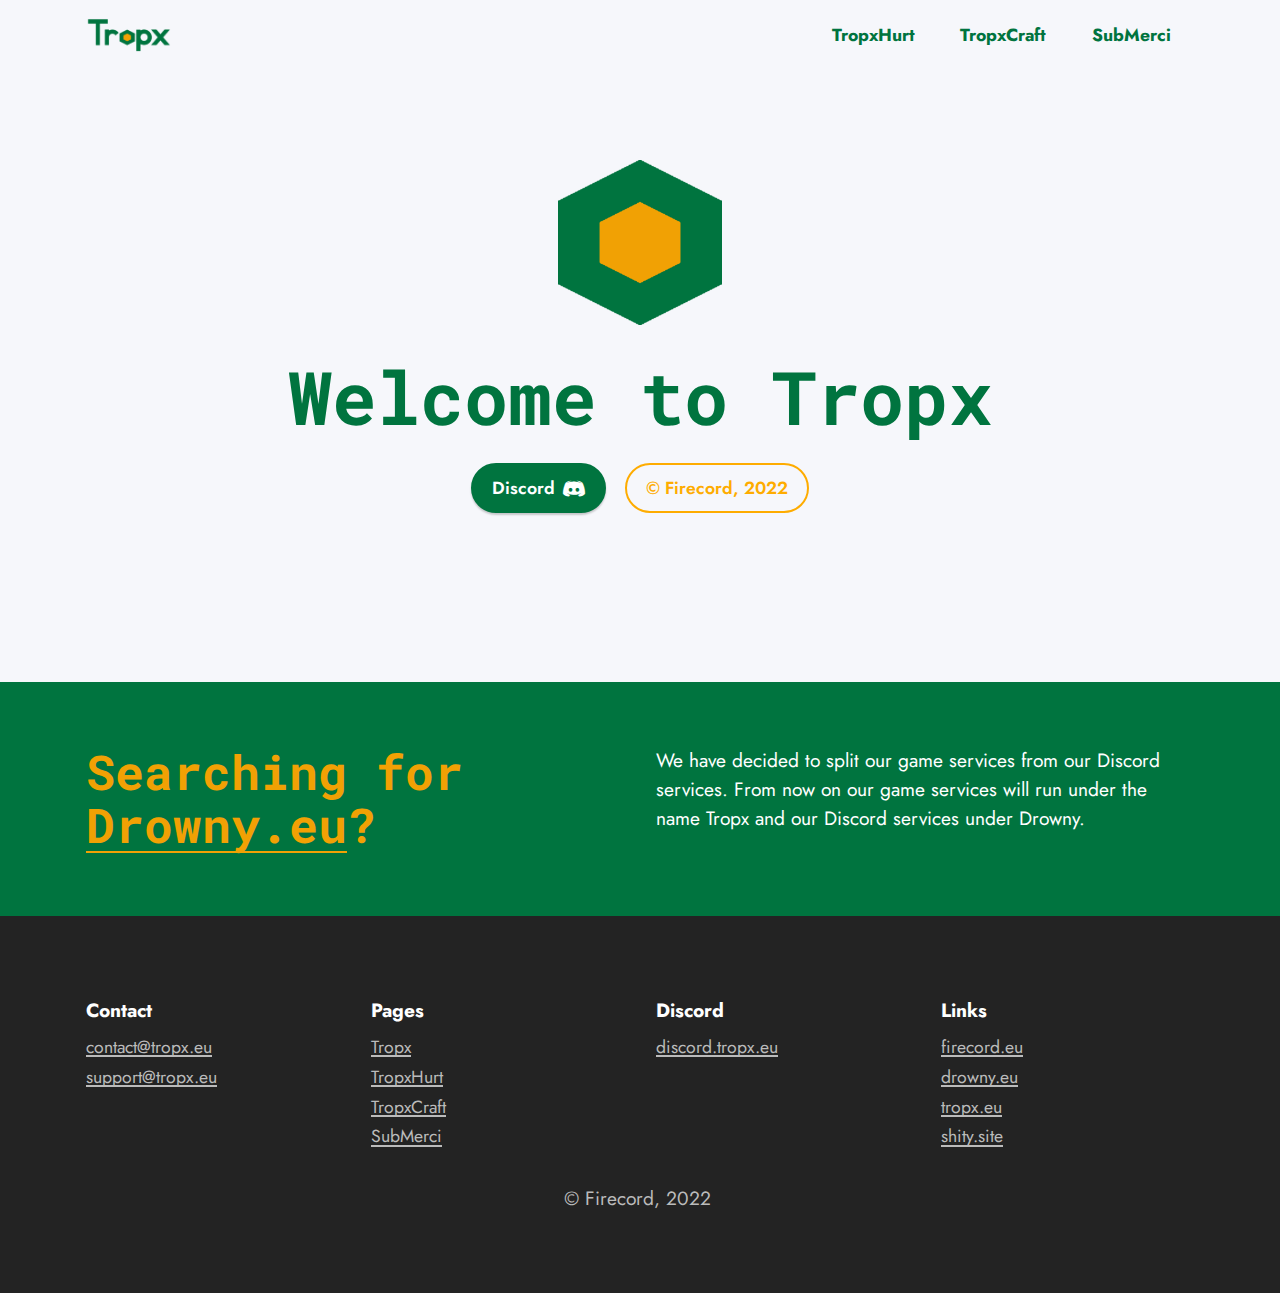
==== index.html @ 1e13699f "Add files via upload" ====
<!DOCTYPE html>
<html  >
<head>
  
  <meta charset="UTF-8">
  <meta http-equiv="X-UA-Compatible" content="IE=edge">
  
  <meta name="twitter:card" content="summary_large_image"/>
  <meta name="twitter:image:src" content="assets/images/index-meta.png">
  <meta property="og:image" content="assets/images/index-meta.png">
  <meta name="twitter:title" content="Tropx">
  <meta name="viewport" content="width=device-width, initial-scale=1, minimum-scale=1">
  <link rel="shortcut icon" href="assets/images/tropxsmall.png" type="image/x-icon">
  <meta name="description" content="">
  
  
  <title>Tropx</title>
  <link rel="stylesheet" href="assets/bootstrap/css/bootstrap.min.css">
  <link rel="stylesheet" href="assets/bootstrap/css/bootstrap-grid.min.css">
  <link rel="stylesheet" href="assets/bootstrap/css/bootstrap-reboot.min.css">
  <link rel="stylesheet" href="assets/dropdown/css/style.css">
  <link rel="stylesheet" href="assets/socicon/css/styles.css">
  <link rel="stylesheet" href="assets/theme/css/style.css">
  <link rel="preload" href="https://fonts.googleapis.com/css?family=Roboto+Mono:100,200,300,400,500,600,700,100i,200i,300i,400i,500i,600i,700i&display=swap" as="style" onload="this.onload=null;this.rel='stylesheet'">
  <noscript><link rel="stylesheet" href="https://fonts.googleapis.com/css?family=Roboto+Mono:100,200,300,400,500,600,700,100i,200i,300i,400i,500i,600i,700i&display=swap"></noscript>
  <link rel="preload" href="https://fonts.googleapis.com/css?family=Jost:100,200,300,400,500,600,700,800,900,100i,200i,300i,400i,500i,600i,700i,800i,900i&display=swap" as="style" onload="this.onload=null;this.rel='stylesheet'">
  <noscript><link rel="stylesheet" href="https://fonts.googleapis.com/css?family=Jost:100,200,300,400,500,600,700,800,900,100i,200i,300i,400i,500i,600i,700i,800i,900i&display=swap"></noscript>
  <link rel="preload" as="style" href="assets/mobirise/css/mbr-additional.css"><link rel="stylesheet" href="assets/mobirise/css/mbr-additional.css" type="text/css">
  
  
  
  <meta property="og:title" content="Tropx" />
  <meta property="og:type" content="website" />
  <meta property="og:image" content="https://tropx.eu/assets/images/tropxnb-2.png" />
  <meta property="og:description" content="Tropx offers multiple playable servers for entertaining yourself 24/7." />
  <meta name="theme-color" content="#F1A104">
  <meta name="twitter:card" content="summary_large_image">
  <meta charset="utf-8">
  <meta name="description" content="Tropx offers multiple playable servers for entertaining yourself 24/7.">
  <meta name="google-site-verification" content="2azCYHMwF6Zk9MtfR1T_4vMgWIxJciUszpz-EJUpc8s">
  <meta charset="UTF-8">
  <meta http-equiv="X-UA-Compatible" content="IE=edge">
  
  <meta name="twitter:card" content="summary_large_image"/>
  <meta name="twitter:image:src" content=https://tropx.eu/assets/images/tropxsmall-1.png">
  <meta property="og:image" content="https://tropx.eu/assets/images/tropxsmall-1.png">
  <meta name="twitter:title" content="Tropx">
  <meta name="viewport" content="width=device-width, initial-scale=1, minimum-scale=1">
  <link rel="shortcut icon" href="https://tropx.eu/assets/images/tropxsmall-1.png" type="image/x-icon">
  <meta name="description" content="Tropx offers multiple playable servers for entertaining yourself 24/7.">

<script async src="https://pagead2.googlesyndication.com/pagead/js/adsbygoogle.js?client=ca-pub-7298356806457678"
     crossorigin="anonymous"></script>
</head>
<body>

<!-- Analytics -->
<!-- Google tag (gtag.js) -->
<script async src="https://www.googletagmanager.com/gtag/js?id=G-ZSP5LZFHHX"></script>
<script>
  window.dataLayer = window.dataLayer || [];
  function gtag(){dataLayer.push(arguments);}
  gtag('js', new Date());

  gtag('config', 'G-ZSP5LZFHHX');
</script>
<!-- /Analytics -->


  
  <section data-bs-version="5.1" class="menu menu2 cid-tq6UQiBd8i" once="menu" id="menu2-0">
    
    <nav class="navbar navbar-dropdown navbar-expand-lg">
        <div class="container">
            <div class="navbar-brand">
                <span class="navbar-logo">
                    <a href="https://tropx.eu">
                        <img src="assets/images/tropxnb-2.png" alt="Tropx" style="height: 3rem;">
                    </a>
                </span>
                
            </div>
            <button class="navbar-toggler" type="button" data-toggle="collapse" data-bs-toggle="collapse" data-target="#navbarSupportedContent" data-bs-target="#navbarSupportedContent" aria-controls="navbarNavAltMarkup" aria-expanded="false" aria-label="Toggle navigation">
                <div class="hamburger">
                    <span></span>
                    <span></span>
                    <span></span>
                    <span></span>
                </div>
            </button>
            <div class="collapse navbar-collapse" id="navbarSupportedContent">
                <ul class="navbar-nav nav-dropdown nav-right" data-app-modern-menu="true"><li class="nav-item"><a class="nav-link link text-primary display-4" href="TropxHurt.html"><strong>TropxHurt</strong></a></li>
                    <li class="nav-item"><a class="nav-link link text-primary display-4" href="TropxCraft.html"><strong>TropxCraft</strong></a></li>
                    <li class="nav-item"><a class="nav-link link text-primary display-4" href="SubMerci.html"><strong>SubMerci</strong></a>
                    </li></ul>
                
                
            </div>
        </div>
    </nav>
</section>

<section data-bs-version="5.1" class="header9 cid-tq6VYREc8E" id="header9-1">

    

    
    

    <div class="text-center container">
        <div class="row justify-content-center">
            <div class="col-md-12 col-lg-9">
                <div class="image-wrap mb-4">
                    <img src="assets/images/tropxsmall-1.png" alt="">
                </div>
                <h1 class="mbr-section-title mbr-fonts-style mb-3 display-1"><strong>Welcome to Tropx</strong></h1>
                <p class="mbr-text mbr-fonts-style display-4"></p>
                <div class="mbr-section-btn mt-3"><a class="btn btn-primary display-4" href="https://discord.tropx.eu" target="_blank"><span class="socicon socicon-discord mbr-iconfont mbr-iconfont-btn"></span>Discord</a> 
                    <a class="btn btn-danger-outline display-4" href="https://firecord.eu" target="_blank">© Firecord, 2022</a></div>
            </div>
        </div>
    </div>
</section>

<section data-bs-version="5.1" class="content10 cid-tq70iN9Z9E" id="content10-5">
    
    <div class="container">
        <div class="row justify-content-center">
            <div class="col-12 col-md">
                
                <h6 class="mbr-section-subtitle mbr-fonts-style mb-4 display-2"><strong>
                    Searching for <a href="https://drowny.eu" class="text-secondary" target="_blank"><b>Drowny.eu</b></a>?</strong></h6>
            </div>
            <div class="col-md-12 col-lg-6">
                <p class="mbr-text mbr-fonts-style display-7">We have decided to split our game services from our Discord services. From now on our game services will run under the name Tropx and our Discord services under Drowny.</p>
            </div>
        </div>
    </div>
</section>

<section data-bs-version="5.1" class="footer2 cid-tq713xFmWj" once="footers" id="footer2-6">

    

    
    
    <div class="container">
        <div class="row mbr-white">
            <div class="col-6 col-md-4 col-lg-3">
                <h5 class="mbr-section-subtitle mbr-fonts-style mb-2 display-7"><strong>Contact</strong></h5>
                <ul class="list mbr-fonts-style display-4">
                    <li class="mbr-text item-wrap"><a href="mailto:contact@tropx.eu" class="text-success">contact@tropx.eu</a></li><li class="mbr-text item-wrap"><a href="mailto:support@tropx.eu" class="text-success">support@tropx.eu</a></li>
                </ul>
            </div>
            <div class="col-6 col-md-4 col-lg-3">
                <h5 class="mbr-section-subtitle mbr-fonts-style mb-2 display-7">
                    <strong>Pages</strong></h5>
                <ul class="list mbr-fonts-style display-4">
                    <li class="mbr-text item-wrap"><a href="https://tropx.eu" class="text-success text-primary">Tropx</a></li><li class="mbr-text item-wrap"><a href="TropxHurt.html" class="text-success text-primary">TropxHurt</a></li><li class="mbr-text item-wrap"><a href="TropxCraft.html" class="text-success">TropxCraft</a></li><li class="mbr-text item-wrap"><a href="SubMerci.html" class="text-success">SubMerci</a></li>
                </ul>
            </div>
            <div class="col-6 col-md-4 col-lg-3">
                <h5 class="mbr-section-subtitle mbr-fonts-style mb-2 display-7">
                    <strong>Discord</strong></h5>
                <ul class="list mbr-fonts-style display-4">
                    <li class="mbr-text item-wrap"><a href="https://discord.tropx.eu" class="text-success" target="_blank">discord.tropx.eu</a></li>
                </ul>
            </div>
            <div class="col-6 col-md-4 col-lg-3">
                <h5 class="mbr-section-subtitle mbr-fonts-style mb-2 display-7">
                    <strong>Links</strong></h5>
                <ul class="list mbr-fonts-style display-4">
                    <li class="mbr-text item-wrap"><a href="https://firecord.eu" class="text-success" target="_blank">firecord.eu</a></li><li class="mbr-text item-wrap"><a href="https://drowny.eu" class="text-success" target="_blank">drowny.eu</a></li><li class="mbr-text item-wrap"><a href="https://tropx.eu" class="text-success" target="_blank">tropx.eu</a></li><li class="mbr-text item-wrap"><a href="https://shity.site" class="text-success" target="_blank">shity.site</a></li>
                </ul>
            </div>
            <div class="col-12 mt-4">
                <p class="mbr-text mb-0 mbr-fonts-style copyright align-center display-7">© Firecord, 2022&nbsp;<br></p>
            </div>
        </div>
    </div>
</section><section><a href="https://mobiri.se"></a><a href="https://mobiri.se"></a></section><script src="assets/bootstrap/js/bootstrap.bundle.min.js"></script>  <script src="assets/smoothscroll/smooth-scroll.js"></script>  <script src="assets/ytplayer/index.js"></script>  <script src="assets/dropdown/js/navbar-dropdown.js"></script>  <script src="assets/theme/js/script.js"></script>  
  
  
</body>
</html>
---- assets/dropdown/css/style.css ----
.navbar-dropdown {
  left: 0;
  padding: 0;
  position: absolute;
  right: 0;
  top: 0;
  transition: all 0.45s ease;
  z-index: 1030;
  background: #282828; }
  .navbar-dropdown .navbar-logo {
    margin-right: 0.8rem;
    transition: margin 0.3s ease-in-out;
    vertical-align: middle; }
    .navbar-dropdown .navbar-logo img {
      height: 3.125rem;
      transition: all 0.3s ease-in-out; }
    .navbar-dropdown .navbar-logo.mbr-iconfont {
      font-size: 3.125rem;
      line-height: 3.125rem; }
  .navbar-dropdown .navbar-caption {
    font-weight: 700;
    white-space: normal;
    vertical-align: -4px;
    line-height: 3.125rem !important; }
    .navbar-dropdown .navbar-caption, .navbar-dropdown .navbar-caption:hover {
      color: inherit;
      text-decoration: none; }
  .navbar-dropdown .mbr-iconfont + .navbar-caption {
    vertical-align: -1px; }
  .navbar-dropdown.navbar-fixed-top {
    position: fixed; }
  .navbar-dropdown .navbar-brand span {
    vertical-align: -4px; }
  .navbar-dropdown.bg-color.transparent {
    background: none; }
  .navbar-dropdown.navbar-short .navbar-brand {
    padding: 0.625rem 0; }
    .navbar-dropdown.navbar-short .navbar-brand span {
      vertical-align: -1px; }
  .navbar-dropdown.navbar-short .navbar-caption {
    line-height: 2.375rem !important;
    vertical-align: -2px; }
  .navbar-dropdown.navbar-short .navbar-logo {
    margin-right: 0.5rem; }
    .navbar-dropdown.navbar-short .navbar-logo img {
      height: 2.375rem; }
    .navbar-dropdown.navbar-short .navbar-logo.mbr-iconfont {
      font-size: 2.375rem;
      line-height: 2.375rem; }
  .navbar-dropdown.navbar-short .mbr-table-cell {
    height: 3.625rem; }
  .navbar-dropdown .navbar-close {
    left: 0.6875rem;
    position: fixed;
    top: 0.75rem;
    z-index: 1000; }
  .navbar-dropdown .hamburger-icon {
    content: "";
    display: inline-block;
    vertical-align: middle;
    width: 16px;
    -webkit-box-shadow: 0 -6px 0 1px #282828,0 0 0 1px #282828,0 6px 0 1px #282828;
    -moz-box-shadow: 0 -6px 0 1px #282828,0 0 0 1px #282828,0 6px 0 1px #282828;
    box-shadow: 0 -6px 0 1px #282828,0 0 0 1px #282828,0 6px 0 1px #282828; }

.dropdown-menu .dropdown-toggle[data-toggle="dropdown-submenu"]::after {
  border-bottom: 0.35em solid transparent;
  border-left: 0.35em solid;
  border-right: 0;
  border-top: 0.35em solid transparent;
  margin-left: 0.3rem; }

.dropdown-menu .dropdown-item:focus {
  outline: 0; }

.nav-dropdown {
  font-size: 0.75rem;
  font-weight: 500;
  height: auto !important; }
  .nav-dropdown .nav-btn {
    padding-left: 1rem; }
  .nav-dropdown .link {
    margin: .667em 1.667em;
    font-weight: 500;
    padding: 0;
    transition: color .2s ease-in-out; }
    .nav-dropdown .link.dropdown-toggle {
      margin-right: 2.583em; }
      .nav-dropdown .link.dropdown-toggle::after {
        margin-left: .25rem;
        border-top: 0.35em solid;
        border-right: 0.35em solid transparent;
        border-left: 0.35em solid transparent;
        border-bottom: 0; }
      .nav-dropdown .link.dropdown-toggle[aria-expanded="true"] {
        margin: 0;
        padding: 0.667em 3.263em  0.667em 1.667em; }
  .nav-dropdown .link::after,
  .nav-dropdown .dropdown-item::after {
    color: inherit; }
  .nav-dropdown .btn {
    font-size: 0.75rem;
    font-weight: 700;
    letter-spacing: 0;
    margin-bottom: 0;
    padding-left: 1.25rem;
    padding-right: 1.25rem; }
  .nav-dropdown .dropdown-menu {
    border-radius: 0;
    border: 0;
    left: 0;
    margin: 0;
    padding-bottom: 1.25rem;
    padding-top: 1.25rem;
    position: relative; }
  .nav-dropdown .dropdown-submenu {
    margin-left: 0.125rem;
    top: 0; }
  .nav-dropdown .dropdown-item {
    font-weight: 500;
    line-height: 2;
    padding: 0.3846em 4.615em 0.3846em 1.5385em;
    position: relative;
    transition: color .2s ease-in-out, background-color .2s ease-in-out; }
    .nav-dropdown .dropdown-item::after {
      margin-top: -0.3077em;
      position: absolute;
      right: 1.1538em;
      top: 50%; }
    .nav-dropdown .dropdown-item:focus, .nav-dropdown .dropdown-item:hover {
      background: none; }

@media (max-width: 767px) {
  .nav-dropdown.navbar-toggleable-sm {
    bottom: 0;
    display: none;
    left: 0;
    overflow-x: hidden;
    position: fixed;
    top: 0;
    transform: translateX(-100%);
    -ms-transform: translateX(-100%);
    -webkit-transform: translateX(-100%);
    width: 18.75rem;
    z-index: 999; } }
.nav-dropdown.navbar-toggleable-xl {
  bottom: 0;
  display: none;
  left: 0;
  overflow-x: hidden;
  position: fixed;
  top: 0;
  transform: translateX(-100%);
  -ms-transform: translateX(-100%);
  -webkit-transform: translateX(-100%);
  width: 18.75rem;
  z-index: 999; }

.nav-dropdown-sm {
  display: block !important;
  overflow-x: hidden;
  overflow: auto;
  padding-top: 3.875rem; }
  .nav-dropdown-sm::after {
    content: "";
    display: block;
    height: 3rem;
    width: 100%; }
  .nav-dropdown-sm.collapse.in ~ .navbar-close {
    display: block !important; }
  .nav-dropdown-sm.collapsing, .nav-dropdown-sm.collapse.in {
    transform: translateX(0);
    -ms-transform: translateX(0);
    -webkit-transform: translateX(0);
    transition: all 0.25s ease-out;
    -webkit-transition: all 0.25s ease-out;
    background: #282828; }
  .nav-dropdown-sm.collapsing[aria-expanded="false"] {
    transform: translateX(-100%);
    -ms-transform: translateX(-100%);
    -webkit-transform: translateX(-100%); }
  .nav-dropdown-sm .nav-item {
    display: block;
    margin-left: 0 !important;
    padding-left: 0; }
  .nav-dropdown-sm .link,
  .nav-dropdown-sm .dropdown-item {
    border-top: 1px dotted rgba(255, 255, 255, 0.1);
    font-size: 0.8125rem;
    line-height: 1.6;
    margin: 0 !important;
    padding: 0.875rem 2.4rem 0.875rem 1.5625rem !important;
    position: relative;
    white-space: normal; }
    .nav-dropdown-sm .link:focus, .nav-dropdown-sm .link:hover,
    .nav-dropdown-sm .dropdown-item:focus,
    .nav-dropdown-sm .dropdown-item:hover {
      background: rgba(0, 0, 0, 0.2) !important;
      color: #c0a375; }
  .nav-dropdown-sm .nav-btn {
    position: relative;
    padding: 1.5625rem 1.5625rem 0 1.5625rem; }
    .nav-dropdown-sm .nav-btn::before {
      border-top: 1px dotted rgba(255, 255, 255, 0.1);
      content: "";
      left: 0;
      position: absolute;
      top: 0;
      width: 100%; }
    .nav-dropdown-sm .nav-btn + .nav-btn {
      padding-top: 0.625rem; }
      .nav-dropdown-sm .nav-btn + .nav-btn::before {
        display: none; }
  .nav-dropdown-sm .btn {
    padding: 0.625rem 0; }
  .nav-dropdown-sm .dropdown-toggle[data-toggle="dropdown-submenu"]::after {
    margin-left: .25rem;
    border-top: 0.35em solid;
    border-right: 0.35em solid transparent;
    border-left: 0.35em solid transparent;
    border-bottom: 0; }
  .nav-dropdown-sm .dropdown-toggle[data-toggle="dropdown-submenu"][aria-expanded="true"]::after {
    border-top: 0;
    border-right: 0.35em solid transparent;
    border-left: 0.35em solid transparent;
    border-bottom: 0.35em solid; }
  .nav-dropdown-sm .dropdown-menu {
    margin: 0;
    padding: 0;
    position: relative;
    top: 0;
    left: 0;
    width: 100%;
    border: 0;
    float: none;
    border-radius: 0;
    background: none; }
  .nav-dropdown-sm .dropdown-submenu {
    left: 100%;
    margin-left: 0.125rem;
    margin-top: -1.25rem;
    top: 0; }

.navbar-toggleable-sm .nav-dropdown .dropdown-menu {
  position: absolute; }

.navbar-toggleable-sm .nav-dropdown .dropdown-submenu {
  left: 100%;
  margin-left: 0.125rem;
  margin-top: -1.25rem;
  top: 0; }

.navbar-toggleable-sm.opened .nav-dropdown .dropdown-menu {
  position: relative; }

.navbar-toggleable-sm.opened .nav-dropdown .dropdown-submenu {
  left: 0;
  margin-left: 00rem;
  margin-top: 0rem;
  top: 0; }

.is-builder .nav-dropdown.collapsing {
  transition: none !important; }
---- assets/socicon/css/styles.css ----
@charset "UTF-8";

@font-face {
  font-family: 'Socicon';
  src:  url('../fonts/socicon.eot');
  src:  url('../fonts/socicon.eot?#iefix') format('embedded-opentype'),
    url('../fonts/socicon.woff2') format('woff2'),
    url('../fonts/socicon.ttf') format('truetype'),
    url('../fonts/socicon.woff') format('woff'),
    url('../fonts/socicon.svg#socicon') format('svg');
  font-weight: normal;
  font-style: normal;
  font-display: swap;
}

[data-icon]:before {
  font-family: "socicon" !important;
  content: attr(data-icon);
  font-style: normal !important;
  font-weight: normal !important;
  font-variant: normal !important;
  text-transform: none !important;
  speak: none;
  line-height: 1;
  -webkit-font-smoothing: antialiased;
  -moz-osx-font-smoothing: grayscale;
}

[class^="socicon-"], [class*=" socicon-"] {
  /* use !important to prevent issues with browser extensions that change fonts */
  font-family: 'Socicon' !important;
  speak: none;
  font-style: normal;
  font-weight: normal;
  font-variant: normal;
  text-transform: none;
  line-height: 1;

  /* Better Font Rendering =========== */
  -webkit-font-smoothing: antialiased;
  -moz-osx-font-smoothing: grayscale;
}

.socicon-eitaa:before {
  content: "\e97c";
}
.socicon-soroush:before {
  content: "\e97d";
}
.socicon-bale:before {
  content: "\e97e";
}
.socicon-zazzle:before {
  content: "\e97b";
}
.socicon-society6:before {
  content: "\e97a";
}
.socicon-redbubble:before {
  content: "\e979";
}
.socicon-avvo:before {
  content: "\e978";
}
.socicon-stitcher:before {
  content: "\e977";
}
.socicon-googlehangouts:before {
  content: "\e974";
}
.socicon-dlive:before {
  content: "\e975";
}
.socicon-vsco:before {
  content: "\e976";
}
.socicon-flipboard:before {
  content: "\e973";
}
.socicon-ubuntu:before {
  content: "\e958";
}
.socicon-artstation:before {
  content: "\e959";
}
.socicon-invision:before {
  content: "\e95a";
}
.socicon-torial:before {
  content: "\e95b";
}
.socicon-collectorz:before {
  content: "\e95c";
}
.socicon-seenthis:before {
  content: "\e95d";
}
.socicon-googleplaymusic:before {
  content: "\e95e";
}
.socicon-debian:before {
  content: "\e95f";
}
.socicon-filmfreeway:before {
  content: "\e960";
}
.socicon-gnome:before {
  content: "\e961";
}
.socicon-itchio:before {
  content: "\e962";
}
.socicon-jamendo:before {
  content: "\e963";
}
.socicon-mix:before {
  content: "\e964";
}
.socicon-sharepoint:before {
  content: "\e965";
}
.socicon-tinder:before {
  content: "\e966";
}
.socicon-windguru:before {
  content: "\e967";
}
.socicon-cdbaby:before {
  content: "\e968";
}
.socicon-elementaryos:before {
  content: "\e969";
}
.socicon-stage32:before {
  content: "\e96a";
}
.socicon-tiktok:before {
  content: "\e96b";
}
.socicon-gitter:before {
  content: "\e96c";
}
.socicon-letterboxd:before {
  content: "\e96d";
}
.socicon-threema:before {
  content: "\e96e";
}
.socicon-splice:before {
  content: "\e96f";
}
.socicon-metapop:before {
  content: "\e970";
}
.socicon-naver:before {
  content: "\e971";
}
.socicon-remote:before {
  content: "\e972";
}
.socicon-internet:before {
  content: "\e957";
}
.socicon-moddb:before {
  content: "\e94b";
}
.socicon-indiedb:before {
  content: "\e94c";
}
.socicon-traxsource:before {
  content: "\e94d";
}
.socicon-gamefor:before {
  content: "\e94e";
}
.socicon-pixiv:before {
  content: "\e94f";
}
.socicon-myanimelist:before {
  content: "\e950";
}
.socicon-blackberry:before {
  content: "\e951";
}
.socicon-wickr:before {
  content: "\e952";
}
.socicon-spip:before {
  content: "\e953";
}
.socicon-napster:before {
  content: "\e954";
}
.socicon-beatport:before {
  content: "\e955";
}
.socicon-hackerone:before {
  content: "\e956";
}
.socicon-hackernews:before {
  content: "\e946";
}
.socicon-smashwords:before {
  content: "\e947";
}
.socicon-kobo:before {
  content: "\e948";
}
.socicon-bookbub:before {
  content: "\e949";
}
.socicon-mailru:before {
  content: "\e94a";
}
.socicon-gitlab:before {
  content: "\e945";
}
.socicon-instructables:before {
  content: "\e944";
}
.socicon-portfolio:before {
  content: "\e943";
}
.socicon-codered:before {
  content: "\e940";
}
.socicon-origin:before {
  content: "\e941";
}
.socicon-nextdoor:before {
  content: "\e942";
}
.socicon-udemy:before {
  content: "\e93f";
}
.socicon-livemaster:before {
  content: "\e93e";
}
.socicon-crunchbase:before {
  content: "\e93b";
}
.socicon-homefy:before {
  content: "\e93c";
}
.socicon-calendly:before {
  content: "\e93d";
}
.socicon-realtor:before {
  content: "\e90f";
}
.socicon-tidal:before {
  content: "\e910";
}
.socicon-qobuz:before {
  content: "\e911";
}
.socicon-natgeo:before {
  content: "\e912";
}
.socicon-mastodon:before {
  content: "\e913";
}
.socicon-unsplash:before {
  content: "\e914";
}
.socicon-homeadvisor:before {
  content: "\e915";
}
.socicon-angieslist:before {
  content: "\e916";
}
.socicon-codepen:before {
  content: "\e917";
}
.socicon-slack:before {
  content: "\e918";
}
.socicon-openaigym:before {
  content: "\e919";
}
.socicon-logmein:before {
  content: "\e91a";
}
.socicon-fiverr:before {
  content: "\e91b";
}
.socicon-gotomeeting:before {
  content: "\e91c";
}
.socicon-aliexpress:before {
  content: "\e91d";
}
.socicon-guru:before {
  content: "\e91e";
}
.socicon-appstore:before {
  content: "\e91f";
}
.socicon-homes:before {
  content: "\e920";
}
.socicon-zoom:before {
  content: "\e921";
}
.socicon-alibaba:before {
  content: "\e922";
}
.socicon-craigslist:before {
  content: "\e923";
}
.socicon-wix:before {
  content: "\e924";
}
.socicon-redfin:before {
  content: "\e925";
}
.socicon-googlecalendar:before {
  content: "\e926";
}
.socicon-shopify:before {
  content: "\e927";
}
.socicon-freelancer:before {
  content: "\e928";
}
.socicon-seedrs:before {
  content: "\e929";
}
.socicon-bing:before {
  content: "\e92a";
}
.socicon-doodle:before {
  content: "\e92b";
}
.socicon-bonanza:before {
  content: "\e92c";
}
.socicon-squarespace:before {
  content: "\e92d";
}
.socicon-toptal:before {
  content: "\e92e";
}
.socicon-gust:before {
  content: "\e92f";
}
.socicon-ask:before {
  content: "\e930";
}
.socicon-trulia:before {
  content: "\e931";
}
.socicon-loomly:before {
  content: "\e932";
}
.socicon-ghost:before {
  content: "\e933";
}
.socicon-upwork:before {
  content: "\e934";
}
.socicon-fundable:before {
  content: "\e935";
}
.socicon-booking:before {
  content: "\e936";
}
.socicon-googlemaps:before {
  content: "\e937";
}
.socicon-zillow:before {
  content: "\e938";
}
.socicon-niconico:before {
  content: "\e939";
}
.socicon-toneden:before {
  content: "\e93a";
}
.socicon-augment:before {
  content: "\e908";
}
.socicon-bitbucket:before {
  content: "\e909";
}
.socicon-fyuse:before {
  content: "\e90a";
}
.socicon-yt-gaming:before {
  content: "\e90b";
}
.socicon-sketchfab:before {
  content: "\e90c";
}
.socicon-mobcrush:before {
  content: "\e90d";
}
.socicon-microsoft:before {
  content: "\e90e";
}
.socicon-pandora:before {
  content: "\e907";
}
.socicon-messenger:before {
  content: "\e906";
}
.socicon-gamewisp:before {
  content: "\e905";
}
.socicon-bloglovin:before {
  content: "\e904";
}
.socicon-tunein:before {
  content: "\e903";
}
.socicon-gamejolt:before {
  content: "\e901";
}
.socicon-trello:before {
  content: "\e902";
}
.socicon-spreadshirt:before {
  content: "\e900";
}
.socicon-500px:before {
  content: "\e000";
}
.socicon-8tracks:before {
  content: "\e001";
}
.socicon-airbnb:before {
  content: "\e002";
}
.socicon-alliance:before {
  content: "\e003";
}
.socicon-amazon:before {
  content: "\e004";
}
.socicon-amplement:before {
  content: "\e005";
}
.socicon-android:before {
  content: "\e006";
}
.socicon-angellist:before {
  content: "\e007";
}
.socicon-apple:before {
  content: "\e008";
}
.socicon-appnet:before {
  content: "\e009";
}
.socicon-baidu:before {
  content: "\e00a";
}
.socicon-bandcamp:before {
  content: "\e00b";
}
.socicon-battlenet:before {
  content: "\e00c";
}
.socicon-mixer:before {
  content: "\e00d";
}
.socicon-bebee:before {
  content: "\e00e";
}
.socicon-bebo:before {
  content: "\e00f";
}
.socicon-behance:before {
  content: "\e010";
}
.socicon-blizzard:before {
  content: "\e011";
}
.socicon-blogger:before {
  content: "\e012";
}
.socicon-buffer:before {
  content: "\e013";
}
.socicon-chrome:before {
  content: "\e014";
}
.socicon-coderwall:before {
  content: "\e015";
}
.socicon-curse:before {
  content: "\e016";
}
.socicon-dailymotion:before {
  content: "\e017";
}
.socicon-deezer:before {
  content: "\e018";
}
.socicon-delicious:before {
  content: "\e019";
}
.socicon-deviantart:before {
  content: "\e01a";
}
.socicon-diablo:before {
  content: "\e01b";
}
.socicon-digg:before {
  content: "\e01c";
}
.socicon-discord:before {
  content: "\e01d";
}
.socicon-disqus:before {
  content: "\e01e";
}
.socicon-douban:before {
  content: "\e01f";
}
.socicon-draugiem:before {
  content: "\e020";
}
.socicon-dribbble:before {
  content: "\e021";
}
.socicon-drupal:before {
  content: "\e022";
}
.socicon-ebay:before {
  content: "\e023";
}
.socicon-ello:before {
  content: "\e024";
}
.socicon-endomodo:before {
  content: "\e025";
}
.socicon-envato:before {
  content: "\e026";
}
.socicon-etsy:before {
  content: "\e027";
}
.socicon-facebook:before {
  content: "\e028";
}
.socicon-feedburner:before {
  content: "\e029";
}
.socicon-filmweb:before {
  content: "\e02a";
}
.socicon-firefox:before {
  content: "\e02b";
}
.socicon-flattr:before {
  content: "\e02c";
}
.socicon-flickr:before {
  content: "\e02d";
}
.socicon-formulr:before {
  content: "\e02e";
}
.socicon-forrst:before {
  content: "\e02f";
}
.socicon-foursquare:before {
  content: "\e030";
}
.socicon-friendfeed:before {
  content: "\e031";
}
.socicon-github:before {
  content: "\e032";
}
.socicon-goodreads:before {
  content: "\e033";
}
.socicon-google:before {
  content: "\e034";
}
.socicon-googlescholar:before {
  content: "\e035";
}
.socicon-googlegroups:before {
  content: "\e036";
}
.socicon-googlephotos:before {
  content: "\e037";
}
.socicon-googleplus:before {
  content: "\e038";
}
.socicon-grooveshark:before {
  content: "\e039";
}
.socicon-hackerrank:before {
  content: "\e03a";
}
.socicon-hearthstone:before {
  content: "\e03b";
}
.socicon-hellocoton:before {
  content: "\e03c";
}
.socicon-heroes:before {
  content: "\e03d";
}
.socicon-smashcast:before {
  content: "\e03e";
}
.socicon-horde:before {
  content: "\e03f";
}
.socicon-houzz:before {
  content: "\e040";
}
.socicon-icq:before {
  content: "\e041";
}
.socicon-identica:before {
  content: "\e042";
}
.socicon-imdb:before {
  content: "\e043";
}
.socicon-instagram:before {
  content: "\e044";
}
.socicon-issuu:before {
  content: "\e045";
}
.socicon-istock:before {
  content: "\e046";
}
.socicon-itunes:before {
  content: "\e047";
}
.socicon-keybase:before {
  content: "\e048";
}
.socicon-lanyrd:before {
  content: "\e049";
}
.socicon-lastfm:before {
  content: "\e04a";
}
.socicon-line:before {
  content: "\e04b";
}
.socicon-linkedin:before {
  content: "\e04c";
}
.socicon-livejournal:before {
  content: "\e04d";
}
.socicon-lyft:before {
  content: "\e04e";
}
.socicon-macos:before {
  content: "\e04f";
}
.socicon-mail:before {
  content: "\e050";
}
.socicon-medium:before {
  content: "\e051";
}
.socicon-meetup:before {
  content: "\e052";
}
.socicon-mixcloud:before {
  content: "\e053";
}
.socicon-modelmayhem:before {
  content: "\e054";
}
.socicon-mumble:before {
  content: "\e055";
}
.socicon-myspace:before {
  content: "\e056";
}
.socicon-newsvine:before {
  content: "\e057";
}
.socicon-nintendo:before {
  content: "\e058";
}
.socicon-npm:before {
  content: "\e059";
}
.socicon-odnoklassniki:before {
  content: "\e05a";
}
.socicon-openid:before {
  content: "\e05b";
}
.socicon-opera:before {
  content: "\e05c";
}
.socicon-outlook:before {
  content: "\e05d";
}
.socicon-overwatch:before {
  content: "\e05e";
}
.socicon-patreon:before {
  content: "\e05f";
}
.socicon-paypal:before {
  content: "\e060";
}
.socicon-periscope:before {
  content: "\e061";
}
.socicon-persona:before {
  content: "\e062";
}
.socicon-pinterest:before {
  content: "\e063";
}
.socicon-play:before {
  content: "\e064";
}
.socicon-player:before {
  content: "\e065";
}
.socicon-playstation:before {
  content: "\e066";
}
.socicon-pocket:before {
  content: "\e067";
}
.socicon-qq:before {
  content: "\e068";
}
.socicon-quora:before {
  content: "\e069";
}
.socicon-raidcall:before {
  content: "\e06a";
}
.socicon-ravelry:before {
  content: "\e06b";
}
.socicon-reddit:before {
  content: "\e06c";
}
.socicon-renren:before {
  content: "\e06d";
}
.socicon-researchgate:before {
  content: "\e06e";
}
.socicon-residentadvisor:before {
  content: "\e06f";
}
.socicon-reverbnation:before {
  content: "\e070";
}
.socicon-rss:before {
  content: "\e071";
}
.socicon-sharethis:before {
  content: "\e072";
}
.socicon-skype:before {
  content: "\e073";
}
.socicon-slideshare:before {
  content: "\e074";
}
.socicon-smugmug:before {
  content: "\e075";
}
.socicon-snapchat:before {
  content: "\e076";
}
.socicon-songkick:before {
  content: "\e077";
}
.socicon-soundcloud:before {
  content: "\e078";
}
.socicon-spotify:before {
  content: "\e079";
}
.socicon-stackexchange:before {
  content: "\e07a";
}
.socicon-stackoverflow:before {
  content: "\e07b";
}
.socicon-starcraft:before {
  content: "\e07c";
}
.socicon-stayfriends:before {
  content: "\e07d";
}
.socicon-steam:before {
  content: "\e07e";
}
.socicon-storehouse:before {
  content: "\e07f";
}
.socicon-strava:before {
  content: "\e080";
}
.socicon-streamjar:before {
  content: "\e081";
}
.socicon-stumbleupon:before {
  content: "\e082";
}
.socicon-swarm:before {
  content: "\e083";
}
.socicon-teamspeak:before {
  content: "\e084";
}
.socicon-teamviewer:before {
  content: "\e085";
}
.socicon-technorati:before {
  content: "\e086";
}
.socicon-telegram:before {
  content: "\e087";
}
.socicon-tripadvisor:before {
  content: "\e088";
}
.socicon-tripit:before {
  content: "\e089";
}
.socicon-triplej:before {
  content: "\e08a";
}
.socicon-tumblr:before {
  content: "\e08b";
}
.socicon-twitch:before {
  content: "\e08c";
}
.socicon-twitter:before {
  content: "\e08d";
}
.socicon-uber:before {
  content: "\e08e";
}
.socicon-ventrilo:before {
  content: "\e08f";
}
.socicon-viadeo:before {
  content: "\e090";
}
.socicon-viber:before {
  content: "\e091";
}
.socicon-viewbug:before {
  content: "\e092";
}
.socicon-vimeo:before {
  content: "\e093";
}
.socicon-vine:before {
  content: "\e094";
}
.socicon-vkontakte:before {
  content: "\e095";
}
.socicon-warcraft:before {
  content: "\e096";
}
.socicon-wechat:before {
  content: "\e097";
}
.socicon-weibo:before {
  content: "\e098";
}
.socicon-whatsapp:before {
  content: "\e099";
}
.socicon-wikipedia:before {
  content: "\e09a";
}
.socicon-windows:before {
  content: "\e09b";
}
.socicon-wordpress:before {
  content: "\e09c";
}
.socicon-wykop:before {
  content: "\e09d";
}
.socicon-xbox:before {
  content: "\e09e";
}
.socicon-xing:before {
  content: "\e09f";
}
.socicon-yahoo:before {
  content: "\e0a0";
}
.socicon-yammer:before {
  content: "\e0a1";
}
.socicon-yandex:before {
  content: "\e0a2";
}
.socicon-yelp:before {
  content: "\e0a3";
}
.socicon-younow:before {
  content: "\e0a4";
}
.socicon-youtube:before {
  content: "\e0a5";
}
.socicon-zapier:before {
  content: "\e0a6";
}
.socicon-zerply:before {
  content: "\e0a7";
}
.socicon-zomato:before {
  content: "\e0a8";
}
.socicon-zynga:before {
  content: "\e0a9";
}
---- assets/theme/css/style.css ----
@charset "UTF-8";
section {
  background-color: #ffffff;
}

body {
  font-style: normal;
  line-height: 1.5;
  font-weight: 400;
  color: #232323;
  position: relative;
}

button {
  background-color: transparent;
  border-color: transparent;
}

section,
.container,
.container-fluid {
  position: relative;
  word-wrap: break-word;
}

a.mbr-iconfont:hover {
  text-decoration: none;
}

.article .lead p,
.article .lead ul,
.article .lead ol,
.article .lead pre,
.article .lead blockquote {
  margin-bottom: 0;
}

a {
  font-style: normal;
  font-weight: 400;
  cursor: pointer;
}
a, a:hover {
  text-decoration: none;
}

.mbr-section-title {
  font-style: normal;
  line-height: 1.3;
}

.mbr-section-subtitle {
  line-height: 1.3;
}

.mbr-text {
  font-style: normal;
  line-height: 1.7;
}

h1,
h2,
h3,
h4,
h5,
h6,
.display-1,
.display-2,
.display-4,
.display-5,
.display-7,
span,
p,
a {
  line-height: 1;
  word-break: break-word;
  word-wrap: break-word;
  font-weight: 400;
}

b,
strong {
  font-weight: bold;
}

input:-webkit-autofill, input:-webkit-autofill:hover, input:-webkit-autofill:focus, input:-webkit-autofill:active {
  transition-delay: 9999s;
  -webkit-transition-property: background-color, color;
  transition-property: background-color, color;
}

textarea[type=hidden] {
  display: none;
}

section {
  background-position: 50% 50%;
  background-repeat: no-repeat;
  background-size: cover;
}
section .mbr-background-video,
section .mbr-background-video-preview {
  position: absolute;
  bottom: 0;
  left: 0;
  right: 0;
  top: 0;
}

.hidden {
  visibility: hidden;
}

.mbr-z-index20 {
  z-index: 20;
}

/*! Base colors */
.mbr-white {
  color: #ffffff;
}

.mbr-black {
  color: #111111;
}

.mbr-bg-white {
  background-color: #ffffff;
}

.mbr-bg-black {
  background-color: #000000;
}

/*! Text-aligns */
.align-left {
  text-align: left;
}

.align-center {
  text-align: center;
}

.align-right {
  text-align: right;
}

/*! Font-weight  */
.mbr-light {
  font-weight: 300;
}

.mbr-regular {
  font-weight: 400;
}

.mbr-semibold {
  font-weight: 500;
}

.mbr-bold {
  font-weight: 700;
}

/*! Media  */
.media-content {
  flex-basis: 100%;
}

.media-container-row {
  display: flex;
  flex-direction: row;
  flex-wrap: wrap;
  justify-content: center;
  align-content: center;
  align-items: start;
}
.media-container-row .media-size-item {
  width: 400px;
}

.media-container-column {
  display: flex;
  flex-direction: column;
  flex-wrap: wrap;
  justify-content: center;
  align-content: center;
  align-items: stretch;
}
.media-container-column > * {
  width: 100%;
}

@media (min-width: 992px) {
  .media-container-row {
    flex-wrap: nowrap;
  }
}
figure {
  margin-bottom: 0;
  overflow: hidden;
}

figure[mbr-media-size] {
  transition: width 0.1s;
}

img,
iframe {
  display: block;
  width: 100%;
}

.card {
  background-color: transparent;
  border: none;
}

.card-box {
  width: 100%;
}

.card-img {
  text-align: center;
  flex-shrink: 0;
  -webkit-flex-shrink: 0;
}

.media {
  max-width: 100%;
  margin: 0 auto;
}

.mbr-figure {
  align-self: center;
}

.media-container > div {
  max-width: 100%;
}

.mbr-figure img,
.card-img img {
  width: 100%;
}

@media (max-width: 991px) {
  .media-size-item {
    width: auto !important;
  }

  .media {
    width: auto;
  }

  .mbr-figure {
    width: 100% !important;
  }
}
/*! Buttons */
.mbr-section-btn {
  margin-left: -0.6rem;
  margin-right: -0.6rem;
  font-size: 0;
}

.btn {
  font-weight: 600;
  border-width: 1px;
  font-style: normal;
  margin: 0.6rem 0.6rem;
  white-space: normal;
  transition: all 0.2s ease-in-out;
  display: inline-flex;
  align-items: center;
  justify-content: center;
  word-break: break-word;
}

.btn-sm {
  font-weight: 600;
  letter-spacing: 0px;
  transition: all 0.3s ease-in-out;
}

.btn-md {
  font-weight: 600;
  letter-spacing: 0px;
  transition: all 0.3s ease-in-out;
}

.btn-lg {
  font-weight: 600;
  letter-spacing: 0px;
  transition: all 0.3s ease-in-out;
}

.btn-form {
  margin: 0;
}
.btn-form:hover {
  cursor: pointer;
}

nav .mbr-section-btn {
  margin-left: 0rem;
  margin-right: 0rem;
}

/*! Btn icon margin */
.btn .mbr-iconfont,
.btn.btn-sm .mbr-iconfont {
  order: 1;
  cursor: pointer;
  margin-left: 0.5rem;
  vertical-align: sub;
}

.btn.btn-md .mbr-iconfont,
.btn.btn-md .mbr-iconfont {
  margin-left: 0.8rem;
}

.mbr-regular {
  font-weight: 400;
}

.mbr-semibold {
  font-weight: 500;
}

.mbr-bold {
  font-weight: 700;
}

[type=submit] {
  -webkit-appearance: none;
}

/*! Full-screen */
.mbr-fullscreen .mbr-overlay {
  min-height: 100vh;
}

.mbr-fullscreen {
  display: flex;
  display: -moz-flex;
  display: -ms-flex;
  display: -o-flex;
  align-items: center;
  min-height: 100vh;
  padding-top: 3rem;
  padding-bottom: 3rem;
}

/*! Map */
.map {
  height: 25rem;
  position: relative;
}
.map iframe {
  width: 100%;
  height: 100%;
}

/*! Scroll to top arrow */
.mbr-arrow-up {
  bottom: 25px;
  right: 90px;
  position: fixed;
  text-align: right;
  z-index: 5000;
  color: #ffffff;
  font-size: 22px;
}

.mbr-arrow-up a {
  background: rgba(0, 0, 0, 0.2);
  border-radius: 50%;
  color: #fff;
  display: inline-block;
  height: 60px;
  width: 60px;
  border: 2px solid #fff;
  outline-style: none !important;
  position: relative;
  text-decoration: none;
  transition: all 0.3s ease-in-out;
  cursor: pointer;
  text-align: center;
}
.mbr-arrow-up a:hover {
  background-color: rgba(0, 0, 0, 0.4);
}
.mbr-arrow-up a i {
  line-height: 60px;
}

.mbr-arrow-up-icon {
  display: block;
  color: #fff;
}

.mbr-arrow-up-icon::before {
  content: "›";
  display: inline-block;
  font-family: serif;
  font-size: 22px;
  line-height: 1;
  font-style: normal;
  position: relative;
  top: 6px;
  left: -4px;
  transform: rotate(-90deg);
}

/*! Arrow Down */
.mbr-arrow {
  position: absolute;
  bottom: 45px;
  left: 50%;
  width: 60px;
  height: 60px;
  cursor: pointer;
  background-color: rgba(80, 80, 80, 0.5);
  border-radius: 50%;
  transform: translateX(-50%);
}
@media (max-width: 767px) {
  .mbr-arrow {
    display: none;
  }
}
.mbr-arrow > a {
  display: inline-block;
  text-decoration: none;
  outline-style: none;
  -webkit-animation: arrowdown 1.7s ease-in-out infinite;
          animation: arrowdown 1.7s ease-in-out infinite;
  color: #ffffff;
}
.mbr-arrow > a > i {
  position: absolute;
  top: -2px;
  left: 15px;
  font-size: 2rem;
}

#scrollToTop a i::before {
  content: "";
  position: absolute;
  display: block;
  border-bottom: 2.5px solid #fff;
  border-left: 2.5px solid #fff;
  width: 27.8%;
  height: 27.8%;
  left: 50%;
  top: 51%;
  transform: translateY(-30%) translateX(-50%) rotate(135deg);
}

@keyframes arrowdown {
  0% {
    transform: translateY(0px);
  }
  50% {
    transform: translateY(-5px);
  }
  100% {
    transform: translateY(0px);
  }
}
@-webkit-keyframes arrowdown {
  0% {
    transform: translateY(0px);
  }
  50% {
    transform: translateY(-5px);
  }
  100% {
    transform: translateY(0px);
  }
}
@media (max-width: 500px) {
  .mbr-arrow-up {
    left: 0;
    right: 0;
    text-align: center;
  }
}
/*Gradients animation*/
@keyframes gradient-animation {
  from {
    background-position: 0% 100%;
    -webkit-animation-timing-function: ease-in-out;
            animation-timing-function: ease-in-out;
  }
  to {
    background-position: 100% 0%;
    -webkit-animation-timing-function: ease-in-out;
            animation-timing-function: ease-in-out;
  }
}
@-webkit-keyframes gradient-animation {
  from {
    background-position: 0% 100%;
    -webkit-animation-timing-function: ease-in-out;
            animation-timing-function: ease-in-out;
  }
  to {
    background-position: 100% 0%;
    -webkit-animation-timing-function: ease-in-out;
            animation-timing-function: ease-in-out;
  }
}
.bg-gradient {
  background-size: 200% 200%;
  animation: gradient-animation 5s infinite alternate;
  -webkit-animation: gradient-animation 5s infinite alternate;
}

.menu .navbar-brand {
  display: -webkit-flex;
}
.menu .navbar-brand span {
  display: flex;
  display: -webkit-flex;
}
.menu .navbar-brand .navbar-caption-wrap {
  display: -webkit-flex;
}
.menu .navbar-brand .navbar-logo img {
  display: -webkit-flex;
  width: auto;
}
@media (min-width: 768px) and (max-width: 991px) {
  .menu .navbar-toggleable-sm .navbar-nav {
    display: -ms-flexbox;
  }
}
@media (max-width: 991px) {
  .menu .navbar-collapse {
    max-height: 93.5vh;
  }
  .menu .navbar-collapse.show {
    overflow: auto;
  }
}
@media (min-width: 992px) {
  .menu .navbar-nav.nav-dropdown {
    display: -webkit-flex;
  }
  .menu .navbar-toggleable-sm .navbar-collapse {
    display: -webkit-flex !important;
  }
  .menu .collapsed .navbar-collapse {
    max-height: 93.5vh;
  }
  .menu .collapsed .navbar-collapse.show {
    overflow: auto;
  }
}
@media (max-width: 767px) {
  .menu .navbar-collapse {
    max-height: 80vh;
  }
}

.nav-link .mbr-iconfont {
  margin-right: 0.5rem;
}

.navbar {
  display: -webkit-flex;
  -webkit-flex-wrap: wrap;
  -webkit-align-items: center;
  -webkit-justify-content: space-between;
}

.navbar-collapse {
  -webkit-flex-basis: 100%;
  -webkit-flex-grow: 1;
  -webkit-align-items: center;
}

.nav-dropdown .link {
  padding: 0.667em 1.667em !important;
  margin: 0 !important;
}

.nav {
  display: -webkit-flex;
  -webkit-flex-wrap: wrap;
}

.row {
  display: -webkit-flex;
  -webkit-flex-wrap: wrap;
}

.justify-content-center {
  -webkit-justify-content: center;
}

.form-inline {
  display: -webkit-flex;
}

.card-wrapper {
  -webkit-flex: 1;
}

.carousel-control {
  z-index: 10;
  display: -webkit-flex;
}

.carousel-controls {
  display: -webkit-flex;
}

.media {
  display: -webkit-flex;
}

.form-group:focus {
  outline: none;
}

.jq-selectbox__select {
  padding: 7px 0;
  position: relative;
}

.jq-selectbox__dropdown {
  overflow: hidden;
  border-radius: 10px;
  position: absolute;
  top: 100%;
  left: 0 !important;
  width: 100% !important;
}

.jq-selectbox__trigger-arrow {
  right: 0;
  transform: translateY(-50%);
}

.jq-selectbox li {
  padding: 1.07em 0.5em;
}

input[type=range] {
  padding-left: 0 !important;
  padding-right: 0 !important;
}

.modal-dialog,
.modal-content {
  height: 100%;
}

.modal-dialog .carousel-inner {
  height: calc(100vh - 1.75rem);
}
@media (max-width: 575px) {
  .modal-dialog .carousel-inner {
    height: calc(100vh - 1rem);
  }
}

.carousel-item {
  text-align: center;
}

.carousel-item img {
  margin: auto;
}

.navbar-toggler {
  align-self: flex-start;
  padding: 0.25rem 0.75rem;
  font-size: 1.25rem;
  line-height: 1;
  background: transparent;
  border: 1px solid transparent;
  border-radius: 0.25rem;
}

.navbar-toggler:focus,
.navbar-toggler:hover {
  text-decoration: none;
  box-shadow: none;
}

.navbar-toggler-icon {
  display: inline-block;
  width: 1.5em;
  height: 1.5em;
  vertical-align: middle;
  content: "";
  background: no-repeat center center;
  background-size: 100% 100%;
}

.navbar-toggler-left {
  position: absolute;
  left: 1rem;
}

.navbar-toggler-right {
  position: absolute;
  right: 1rem;
}

.card-img {
  width: auto;
}

.menu .navbar.collapsed:not(.beta-menu) {
  flex-direction: column;
}

.carousel-item.active,
.carousel-item-next,
.carousel-item-prev {
  display: flex;
}

.note-air-layout .dropup .dropdown-menu,
.note-air-layout .navbar-fixed-bottom .dropdown .dropdown-menu {
  bottom: initial !important;
}

html,
body {
  height: auto;
  min-height: 100vh;
}

.dropup .dropdown-toggle::after {
  display: none;
}

.form-asterisk {
  font-family: initial;
  position: absolute;
  top: -2px;
  font-weight: normal;
}

.form-control-label {
  position: relative;
  cursor: pointer;
  margin-bottom: 0.357em;
  padding: 0;
}

.alert {
  color: #ffffff;
  border-radius: 0;
  border: 0;
  font-size: 1.1rem;
  line-height: 1.5;
  margin-bottom: 1.875rem;
  padding: 1.25rem;
  position: relative;
  text-align: center;
}
.alert.alert-form::after {
  background-color: inherit;
  bottom: -7px;
  content: "";
  display: block;
  height: 14px;
  left: 50%;
  margin-left: -7px;
  position: absolute;
  transform: rotate(45deg);
  width: 14px;
}

.form-control {
  background-color: #ffffff;
  background-clip: border-box;
  color: #232323;
  line-height: 1rem !important;
  height: auto;
  padding: 0.6rem 1.2rem;
  transition: border-color 0.25s ease 0s;
  border: 1px solid transparent !important;
  border-radius: 4px;
  box-shadow: rgba(0, 0, 0, 0.07) 0px 1px 1px 0px, rgba(0, 0, 0, 0.07) 0px 1px 3px 0px, rgba(0, 0, 0, 0.03) 0px 0px 0px 1px;
}
.form-active .form-control:invalid {
  border-color: red;
}

form .row {
  margin-left: -0.6rem;
  margin-right: -0.6rem;
}
form .row [class*=col] {
  padding-left: 0.6rem;
  padding-right: 0.6rem;
}

form .mbr-section-btn {
  margin: 0;
  padding-left: 0.6rem;
  padding-right: 0.6rem;
}

form .btn {
  display: flex;
  padding: 0.6rem 1.2rem;
  margin: 0;
}

form .form-check-input {
  margin-top: 0.5;
}

textarea.form-control {
  line-height: 1.5rem !important;
}

.form-group {
  margin-bottom: 1.2rem;
}

.form-control,
form .btn {
  min-height: 48px;
}

.gdpr-block label span.textGDPR input[name=gdpr] {
  top: 7px;
}

.form-control:focus {
  box-shadow: none;
}

:focus {
  outline: none;
}

.mbr-overlay {
  background-color: #000;
  bottom: 0;
  left: 0;
  opacity: 0.5;
  position: absolute;
  right: 0;
  top: 0;
  z-index: 0;
  pointer-events: none;
}

blockquote {
  font-style: italic;
  padding: 3rem;
  font-size: 1.09rem;
  position: relative;
  border-left: 3px solid;
}

ul,
ol,
pre,
blockquote {
  margin-bottom: 2.3125rem;
}

.mt-4 {
  margin-top: 2rem !important;
}

.mb-4 {
  margin-bottom: 2rem !important;
}

@media (min-width: 992px) {
  .container {
    padding-left: 16px;
    padding-right: 16px;
  }

  .row {
    margin-left: -16px;
    margin-right: -16px;
  }
  .row > [class*=col] {
    padding-left: 16px;
    padding-right: 16px;
  }
}
@media (min-width: 768px) {
  .container-fluid {
    padding-left: 32px;
    padding-right: 32px;
  }
}
@media (min-width: 768px) and (max-width: 991px) {
  .mbr-container {
    padding-left: 32px;
    padding-right: 32px;
  }
}
@media (max-width: 767px) {
  .mbr-container {
    padding-left: 16px;
    padding-right: 16px;
  }
}
.card-wrapper,
.item-wrapper {
  overflow: hidden;
}

.app-video-wrapper > img {
  opacity: 1;
}

.item {
  position: relative;
}

.dropdown-menu .dropdown-menu {
  left: 100%;
}

.dropdown-item + .dropdown-menu {
  display: none;
}

.dropdown-item:hover + .dropdown-menu,
.dropdown-menu:hover {
  display: block;
}

@media (min-aspect-ratio: 16/9) {
  .mbr-video-foreground {
    height: 300% !important;
    top: -100% !important;
  }
}
@media (max-aspect-ratio: 16/9) {
  .mbr-video-foreground {
    width: 300% !important;
    left: -100% !important;
  }
}.engine {
	position: absolute;
	text-indent: -2400px;
	text-align: center;
	padding: 0;
	top: 0;
	left: -2400px;
}
---- assets/mobirise/css/mbr-additional.css ----
.btn {
  border-width: 2px;
}
body {
  font-family: Jost;
}
.display-1 {
  font-family: 'Roboto Mono', monospace;
  font-size: 4.6rem;
  line-height: 1.1;
}
.display-1 > .mbr-iconfont {
  font-size: 5.75rem;
}
.display-2 {
  font-family: 'Roboto Mono', monospace;
  font-size: 3rem;
  line-height: 1.1;
}
.display-2 > .mbr-iconfont {
  font-size: 3.75rem;
}
.display-4 {
  font-family: 'Jost', sans-serif;
  font-size: 1.1rem;
  line-height: 1.5;
}
.display-4 > .mbr-iconfont {
  font-size: 1.375rem;
}
.display-5 {
  font-family: 'Roboto Mono', monospace;
  font-size: 2rem;
  line-height: 1.5;
}
.display-5 > .mbr-iconfont {
  font-size: 2.5rem;
}
.display-7 {
  font-family: 'Jost', sans-serif;
  font-size: 1.2rem;
  line-height: 1.5;
}
.display-7 > .mbr-iconfont {
  font-size: 1.5rem;
}
/* ---- Fluid typography for mobile devices ---- */
/* 1.4 - font scale ratio ( bootstrap == 1.42857 ) */
/* 100vw - current viewport width */
/* (48 - 20)  48 == 48rem == 768px, 20 == 20rem == 320px(minimal supported viewport) */
/* 0.65 - min scale variable, may vary */
@media (max-width: 992px) {
  .display-1 {
    font-size: 3.68rem;
  }
}
@media (max-width: 768px) {
  .display-1 {
    font-size: 3.22rem;
    font-size: calc( 2.26rem + (4.6 - 2.26) * ((100vw - 20rem) / (48 - 20)));
    line-height: calc( 1.1 * (2.26rem + (4.6 - 2.26) * ((100vw - 20rem) / (48 - 20))));
  }
  .display-2 {
    font-size: 2.4rem;
    font-size: calc( 1.7rem + (3 - 1.7) * ((100vw - 20rem) / (48 - 20)));
    line-height: calc( 1.3 * (1.7rem + (3 - 1.7) * ((100vw - 20rem) / (48 - 20))));
  }
  .display-4 {
    font-size: 0.88rem;
    font-size: calc( 1.0350000000000001rem + (1.1 - 1.0350000000000001) * ((100vw - 20rem) / (48 - 20)));
    line-height: calc( 1.4 * (1.0350000000000001rem + (1.1 - 1.0350000000000001) * ((100vw - 20rem) / (48 - 20))));
  }
  .display-5 {
    font-size: 1.6rem;
    font-size: calc( 1.35rem + (2 - 1.35) * ((100vw - 20rem) / (48 - 20)));
    line-height: calc( 1.4 * (1.35rem + (2 - 1.35) * ((100vw - 20rem) / (48 - 20))));
  }
  .display-7 {
    font-size: 0.96rem;
    font-size: calc( 1.07rem + (1.2 - 1.07) * ((100vw - 20rem) / (48 - 20)));
    line-height: calc( 1.4 * (1.07rem + (1.2 - 1.07) * ((100vw - 20rem) / (48 - 20))));
  }
}
/* Buttons */
.btn {
  padding: 0.6rem 1.2rem;
  border-radius: 4px;
}
.btn-sm {
  padding: 0.6rem 1.2rem;
  border-radius: 4px;
}
.btn-md {
  padding: 0.6rem 1.2rem;
  border-radius: 4px;
}
.btn-lg {
  padding: 1rem 2.6rem;
  border-radius: 4px;
}
.bg-primary {
  background-color: #00743f !important;
}
.bg-success {
  background-color: #bbbbbb !important;
}
.bg-info {
  background-color: #f0791e !important;
}
.bg-warning {
  background-color: #f0791e !important;
}
.bg-danger {
  background-color: #feac00 !important;
}
.btn-primary,
.btn-primary:active {
  background-color: #00743f !important;
  border-color: #00743f !important;
  color: #ffffff !important;
  box-shadow: 0 2px 2px 0 rgba(0, 0, 0, 0.2);
}
.btn-primary:hover,
.btn-primary:focus,
.btn-primary.focus,
.btn-primary.active {
  color: #ffffff !important;
  background-color: #001d10 !important;
  border-color: #001d10 !important;
  box-shadow: 0 2px 5px 0 rgba(0, 0, 0, 0.2);
}
.btn-primary.disabled,
.btn-primary:disabled {
  color: #ffffff !important;
  background-color: #001d10 !important;
  border-color: #001d10 !important;
}
.btn-secondary,
.btn-secondary:active {
  background-color: #f1a104 !important;
  border-color: #f1a104 !important;
  color: #ffffff !important;
  box-shadow: 0 2px 2px 0 rgba(0, 0, 0, 0.2);
}
.btn-secondary:hover,
.btn-secondary:focus,
.btn-secondary.focus,
.btn-secondary.active {
  color: #ffffff !important;
  background-color: #9c6803 !important;
  border-color: #9c6803 !important;
  box-shadow: 0 2px 5px 0 rgba(0, 0, 0, 0.2);
}
.btn-secondary.disabled,
.btn-secondary:disabled {
  color: #ffffff !important;
  background-color: #9c6803 !important;
  border-color: #9c6803 !important;
}
.btn-info,
.btn-info:active {
  background-color: #f0791e !important;
  border-color: #f0791e !important;
  color: #ffffff !important;
  box-shadow: 0 2px 2px 0 rgba(0, 0, 0, 0.2);
}
.btn-info:hover,
.btn-info:focus,
.btn-info.focus,
.btn-info.active {
  color: #ffffff !important;
  background-color: #ac510b !important;
  border-color: #ac510b !important;
  box-shadow: 0 2px 5px 0 rgba(0, 0, 0, 0.2);
}
.btn-info.disabled,
.btn-info:disabled {
  color: #ffffff !important;
  background-color: #ac510b !important;
  border-color: #ac510b !important;
}
.btn-success,
.btn-success:active {
  background-color: #bbbbbb !important;
  border-color: #bbbbbb !important;
  color: #ffffff !important;
  box-shadow: 0 2px 2px 0 rgba(0, 0, 0, 0.2);
}
.btn-success:hover,
.btn-success:focus,
.btn-success.focus,
.btn-success.active {
  color: #ffffff !important;
  background-color: #909090 !important;
  border-color: #909090 !important;
  box-shadow: 0 2px 5px 0 rgba(0, 0, 0, 0.2);
}
.btn-success.disabled,
.btn-success:disabled {
  color: #ffffff !important;
  background-color: #909090 !important;
  border-color: #909090 !important;
}
.btn-warning,
.btn-warning:active {
  background-color: #f0791e !important;
  border-color: #f0791e !important;
  color: #ffffff !important;
  box-shadow: 0 2px 2px 0 rgba(0, 0, 0, 0.2);
}
.btn-warning:hover,
.btn-warning:focus,
.btn-warning.focus,
.btn-warning.active {
  color: #ffffff !important;
  background-color: #ac510b !important;
  border-color: #ac510b !important;
  box-shadow: 0 2px 5px 0 rgba(0, 0, 0, 0.2);
}
.btn-warning.disabled,
.btn-warning:disabled {
  color: #ffffff !important;
  background-color: #ac510b !important;
  border-color: #ac510b !important;
}
.btn-danger,
.btn-danger:active {
  background-color: #feac00 !important;
  border-color: #feac00 !important;
  color: #ffffff !important;
  box-shadow: 0 2px 2px 0 rgba(0, 0, 0, 0.2);
}
.btn-danger:hover,
.btn-danger:focus,
.btn-danger.focus,
.btn-danger.active {
  color: #ffffff !important;
  background-color: #a77100 !important;
  border-color: #a77100 !important;
  box-shadow: 0 2px 5px 0 rgba(0, 0, 0, 0.2);
}
.btn-danger.disabled,
.btn-danger:disabled {
  color: #ffffff !important;
  background-color: #a77100 !important;
  border-color: #a77100 !important;
}
.btn-white,
.btn-white:active {
  background-color: #fafafa !important;
  border-color: #fafafa !important;
  color: #7a7a7a !important;
  box-shadow: 0 2px 2px 0 rgba(0, 0, 0, 0.2);
}
.btn-white:hover,
.btn-white:focus,
.btn-white.focus,
.btn-white.active {
  color: #4f4f4f !important;
  background-color: #cfcfcf !important;
  border-color: #cfcfcf !important;
  box-shadow: 0 2px 5px 0 rgba(0, 0, 0, 0.2);
}
.btn-white.disabled,
.btn-white:disabled {
  color: #7a7a7a !important;
  background-color: #cfcfcf !important;
  border-color: #cfcfcf !important;
}
.btn-black,
.btn-black:active {
  background-color: #232323 !important;
  border-color: #232323 !important;
  color: #ffffff !important;
  box-shadow: 0 2px 2px 0 rgba(0, 0, 0, 0.2);
}
.btn-black:hover,
.btn-black:focus,
.btn-black.focus,
.btn-black.active {
  color: #ffffff !important;
  background-color: #000000 !important;
  border-color: #000000 !important;
  box-shadow: 0 2px 5px 0 rgba(0, 0, 0, 0.2);
}
.btn-black.disabled,
.btn-black:disabled {
  color: #ffffff !important;
  background-color: #000000 !important;
  border-color: #000000 !important;
}
.btn-primary-outline,
.btn-primary-outline:active {
  background-color: transparent !important;
  border-color: #00743f;
  color: #00743f;
}
.btn-primary-outline:hover,
.btn-primary-outline:focus,
.btn-primary-outline.focus,
.btn-primary-outline.active {
  color: #001d10 !important;
  background-color: transparent!important;
  border-color: #001d10 !important;
  box-shadow: none!important;
}
.btn-primary-outline.disabled,
.btn-primary-outline:disabled {
  color: #ffffff !important;
  background-color: #00743f !important;
  border-color: #00743f !important;
}
.btn-secondary-outline,
.btn-secondary-outline:active {
  background-color: transparent !important;
  border-color: #f1a104;
  color: #f1a104;
}
.btn-secondary-outline:hover,
.btn-secondary-outline:focus,
.btn-secondary-outline.focus,
.btn-secondary-outline.active {
  color: #9c6803 !important;
  background-color: transparent!important;
  border-color: #9c6803 !important;
  box-shadow: none!important;
}
.btn-secondary-outline.disabled,
.btn-secondary-outline:disabled {
  color: #ffffff !important;
  background-color: #f1a104 !important;
  border-color: #f1a104 !important;
}
.btn-info-outline,
.btn-info-outline:active {
  background-color: transparent !important;
  border-color: #f0791e;
  color: #f0791e;
}
.btn-info-outline:hover,
.btn-info-outline:focus,
.btn-info-outline.focus,
.btn-info-outline.active {
  color: #ac510b !important;
  background-color: transparent!important;
  border-color: #ac510b !important;
  box-shadow: none!important;
}
.btn-info-outline.disabled,
.btn-info-outline:disabled {
  color: #ffffff !important;
  background-color: #f0791e !important;
  border-color: #f0791e !important;
}
.btn-success-outline,
.btn-success-outline:active {
  background-color: transparent !important;
  border-color: #bbbbbb;
  color: #bbbbbb;
}
.btn-success-outline:hover,
.btn-success-outline:focus,
.btn-success-outline.focus,
.btn-success-outline.active {
  color: #909090 !important;
  background-color: transparent!important;
  border-color: #909090 !important;
  box-shadow: none!important;
}
.btn-success-outline.disabled,
.btn-success-outline:disabled {
  color: #ffffff !important;
  background-color: #bbbbbb !important;
  border-color: #bbbbbb !important;
}
.btn-warning-outline,
.btn-warning-outline:active {
  background-color: transparent !important;
  border-color: #f0791e;
  color: #f0791e;
}
.btn-warning-outline:hover,
.btn-warning-outline:focus,
.btn-warning-outline.focus,
.btn-warning-outline.active {
  color: #ac510b !important;
  background-color: transparent!important;
  border-color: #ac510b !important;
  box-shadow: none!important;
}
.btn-warning-outline.disabled,
.btn-warning-outline:disabled {
  color: #ffffff !important;
  background-color: #f0791e !important;
  border-color: #f0791e !important;
}
.btn-danger-outline,
.btn-danger-outline:active {
  background-color: transparent !important;
  border-color: #feac00;
  color: #feac00;
}
.btn-danger-outline:hover,
.btn-danger-outline:focus,
.btn-danger-outline.focus,
.btn-danger-outline.active {
  color: #a77100 !important;
  background-color: transparent!important;
  border-color: #a77100 !important;
  box-shadow: none!important;
}
.btn-danger-outline.disabled,
.btn-danger-outline:disabled {
  color: #ffffff !important;
  background-color: #feac00 !important;
  border-color: #feac00 !important;
}
.btn-black-outline,
.btn-black-outline:active {
  background-color: transparent !important;
  border-color: #232323;
  color: #232323;
}
.btn-black-outline:hover,
.btn-black-outline:focus,
.btn-black-outline.focus,
.btn-black-outline.active {
  color: #000000 !important;
  background-color: transparent!important;
  border-color: #000000 !important;
  box-shadow: none!important;
}
.btn-black-outline.disabled,
.btn-black-outline:disabled {
  color: #ffffff !important;
  background-color: #232323 !important;
  border-color: #232323 !important;
}
.btn-white-outline,
.btn-white-outline:active {
  background-color: transparent !important;
  border-color: #fafafa;
  color: #fafafa;
}
.btn-white-outline:hover,
.btn-white-outline:focus,
.btn-white-outline.focus,
.btn-white-outline.active {
  color: #cfcfcf !important;
  background-color: transparent!important;
  border-color: #cfcfcf !important;
  box-shadow: none!important;
}
.btn-white-outline.disabled,
.btn-white-outline:disabled {
  color: #7a7a7a !important;
  background-color: #fafafa !important;
  border-color: #fafafa !important;
}
.text-primary {
  color: #00743f !important;
}
.text-secondary {
  color: #f1a104 !important;
}
.text-success {
  color: #bbbbbb !important;
}
.text-info {
  color: #f0791e !important;
}
.text-warning {
  color: #f0791e !important;
}
.text-danger {
  color: #feac00 !important;
}
.text-white {
  color: #fafafa !important;
}
.text-black {
  color: #232323 !important;
}
a.text-primary:hover,
a.text-primary:focus,
a.text-primary.active {
  color: #000e08 !important;
}
a.text-secondary:hover,
a.text-secondary:focus,
a.text-secondary.active {
  color: #8d5e02 !important;
}
a.text-success:hover,
a.text-success:focus,
a.text-success.active {
  color: #888888 !important;
}
a.text-info:hover,
a.text-info:focus,
a.text-info.active {
  color: #9e4a0a !important;
}
a.text-warning:hover,
a.text-warning:focus,
a.text-warning.active {
  color: #9e4a0a !important;
}
a.text-danger:hover,
a.text-danger:focus,
a.text-danger.active {
  color: #986700 !important;
}
a.text-white:hover,
a.text-white:focus,
a.text-white.active {
  color: #c7c7c7 !important;
}
a.text-black:hover,
a.text-black:focus,
a.text-black.active {
  color: #000000 !important;
}
a[class*="text-"]:not(.nav-link):not(.dropdown-item):not([role]):not(.navbar-caption) {
  transition: 0.2s;
  position: relative;
  background-image: linear-gradient(currentColor 50%, currentColor 50%);
  background-size: 10000px 2px;
  background-repeat: no-repeat;
  background-position: 0 1.2em;
}
.nav-tabs .nav-link.active {
  color: #00743f;
}
.nav-tabs .nav-link:not(.active) {
  color: #232323;
}
.alert-success {
  background-color: #70c770;
}
.alert-info {
  background-color: #f0791e;
}
.alert-warning {
  background-color: #f0791e;
}
.alert-danger {
  background-color: #feac00;
}
.mbr-section-btn a.btn:not(.btn-form) {
  border-radius: 100px;
}
.mbr-gallery-filter li a {
  border-radius: 100px !important;
}
.mbr-gallery-filter li.active .btn {
  background-color: #00743f;
  border-color: #00743f;
  color: #ffffff;
}
.mbr-gallery-filter li.active .btn:focus {
  box-shadow: none;
}
.nav-tabs .nav-link {
  border-radius: 100px !important;
}
a,
a:hover {
  color: #00743f;
}
.mbr-plan-header.bg-primary .mbr-plan-subtitle,
.mbr-plan-header.bg-primary .mbr-plan-price-desc {
  color: #00f384;
}
.mbr-plan-header.bg-success .mbr-plan-subtitle,
.mbr-plan-header.bg-success .mbr-plan-price-desc {
  color: #fbfbfb;
}
.mbr-plan-header.bg-info .mbr-plan-subtitle,
.mbr-plan-header.bg-info .mbr-plan-price-desc {
  color: #fdebdd;
}
.mbr-plan-header.bg-warning .mbr-plan-subtitle,
.mbr-plan-header.bg-warning .mbr-plan-price-desc {
  color: #fdebdd;
}
.mbr-plan-header.bg-danger .mbr-plan-subtitle,
.mbr-plan-header.bg-danger .mbr-plan-price-desc {
  color: #ffeecb;
}
/* Scroll to top button*/
.scrollToTop_wraper {
  display: none;
}
.form-control {
  font-family: 'Jost', sans-serif;
  font-size: 1.1rem;
  line-height: 1.5;
  font-weight: 400;
}
.form-control > .mbr-iconfont {
  font-size: 1.375rem;
}
.form-control:hover,
.form-control:focus {
  box-shadow: rgba(0, 0, 0, 0.07) 0px 1px 1px 0px, rgba(0, 0, 0, 0.07) 0px 1px 3px 0px, rgba(0, 0, 0, 0.03) 0px 0px 0px 1px;
  border-color: #00743f !important;
}
.form-control:-webkit-input-placeholder {
  font-family: 'Jost', sans-serif;
  font-size: 1.1rem;
  line-height: 1.5;
  font-weight: 400;
}
.form-control:-webkit-input-placeholder > .mbr-iconfont {
  font-size: 1.375rem;
}
blockquote {
  border-color: #00743f;
}
/* Forms */
.mbr-form .input-group-btn a.btn {
  border-radius: 100px !important;
}
.mbr-form .input-group-btn a.btn:hover {
  box-shadow: 0 10px 40px 0 rgba(0, 0, 0, 0.2);
}
.mbr-form .input-group-btn button[type="submit"] {
  border-radius: 100px !important;
  padding: 1rem 3rem;
}
.mbr-form .input-group-btn button[type="submit"]:hover {
  box-shadow: 0 10px 40px 0 rgba(0, 0, 0, 0.2);
}
.jq-selectbox li:hover,
.jq-selectbox li.selected {
  background-color: #00743f;
  color: #ffffff;
}
.jq-number__spin {
  transition: 0.25s ease;
}
.jq-number__spin:hover {
  border-color: #00743f;
}
.jq-selectbox .jq-selectbox__trigger-arrow,
.jq-number__spin.minus:after,
.jq-number__spin.plus:after {
  transition: 0.4s;
  border-top-color: #353535;
  border-bottom-color: #353535;
}
.jq-selectbox:hover .jq-selectbox__trigger-arrow,
.jq-number__spin.minus:hover:after,
.jq-number__spin.plus:hover:after {
  border-top-color: #00743f;
  border-bottom-color: #00743f;
}
.xdsoft_datetimepicker .xdsoft_calendar td.xdsoft_default,
.xdsoft_datetimepicker .xdsoft_calendar td.xdsoft_current,
.xdsoft_datetimepicker .xdsoft_timepicker .xdsoft_time_box > div > div.xdsoft_current {
  color: #ffffff !important;
  background-color: #00743f !important;
  box-shadow: none !important;
}
.xdsoft_datetimepicker .xdsoft_calendar td:hover,
.xdsoft_datetimepicker .xdsoft_timepicker .xdsoft_time_box > div > div:hover {
  color: #000000 !important;
  background: #f1a104 !important;
  box-shadow: none !important;
}
.lazy-bg {
  background-image: none !important;
}
.lazy-placeholder:not(section),
.lazy-none {
  display: block;
  position: relative;
  padding-bottom: 56.25%;
  width: 100%;
  height: auto;
}
iframe.lazy-placeholder,
.lazy-placeholder:after {
  content: '';
  position: absolute;
  width: 200px;
  height: 200px;
  background: transparent no-repeat center;
  background-size: contain;
  top: 50%;
  left: 50%;
  transform: translateX(-50%) translateY(-50%);
  background-image: url("data:image/svg+xml;charset=UTF-8,%3csvg width='32' height='32' viewBox='0 0 64 64' xmlns='http://www.w3.org/2000/svg' stroke='%2300743f' %3e%3cg fill='none' fill-rule='evenodd'%3e%3cg transform='translate(16 16)' stroke-width='2'%3e%3ccircle stroke-opacity='.5' cx='16' cy='16' r='16'/%3e%3cpath d='M32 16c0-9.94-8.06-16-16-16'%3e%3canimateTransform attributeName='transform' type='rotate' from='0 16 16' to='360 16 16' dur='1s' repeatCount='indefinite'/%3e%3c/path%3e%3c/g%3e%3c/g%3e%3c/svg%3e");
}
section.lazy-placeholder:after {
  opacity: 0.5;
}
body {
  overflow-x: hidden;
}
a {
  transition: color 0.6s;
}
.cid-tq6UQiBd8i .navbar-dropdown {
  position: relative !important;
}
.cid-tq6UQiBd8i .navbar-dropdown {
  position: absolute !important;
}
.cid-tq6UQiBd8i .dropdown-item:before {
  font-family: Moririse2 !important;
  content: "\e966";
  display: inline-block;
  width: 0;
  position: absolute;
  left: 1rem;
  top: 0.5rem;
  margin-right: 0.5rem;
  line-height: 1;
  font-size: inherit;
  vertical-align: middle;
  text-align: center;
  overflow: hidden;
  transform: scale(0, 1);
  transition: all 0.25s ease-in-out;
}
.cid-tq6UQiBd8i .dropdown-menu {
  padding: 0;
  border-radius: 4px;
  box-shadow: 0 1px 3px 0 rgba(0, 0, 0, 0.1);
}
.cid-tq6UQiBd8i .dropdown-item {
  border-bottom: 1px solid #e6e6e6;
}
.cid-tq6UQiBd8i .dropdown-item:hover,
.cid-tq6UQiBd8i .dropdown-item:focus {
  background: #00743f !important;
  color: white !important;
}
.cid-tq6UQiBd8i .dropdown-item:hover span {
  color: white;
}
.cid-tq6UQiBd8i .dropdown-item:first-child {
  border-top-left-radius: 4px;
  border-top-right-radius: 4px;
}
.cid-tq6UQiBd8i .dropdown-item:last-child {
  border-bottom: none;
  border-bottom-left-radius: 4px;
  border-bottom-right-radius: 4px;
}
.cid-tq6UQiBd8i .nav-dropdown .link {
  padding: 0 0.3em !important;
  margin: 0.667em 1em !important;
}
.cid-tq6UQiBd8i .nav-dropdown .link.dropdown-toggle::after {
  margin-left: 0.5rem;
  margin-top: 0.2rem;
}
.cid-tq6UQiBd8i .nav-link {
  position: relative;
}
.cid-tq6UQiBd8i .container {
  display: flex;
  margin: auto;
}
@media (min-width: 992px) {
  .cid-tq6UQiBd8i .container {
    flex-wrap: nowrap;
  }
}
.cid-tq6UQiBd8i .iconfont-wrapper {
  color: #000000 !important;
  font-size: 1.5rem;
  padding-right: 0.5rem;
}
.cid-tq6UQiBd8i .dropdown-menu,
.cid-tq6UQiBd8i .navbar.opened {
  background: #f1a104 !important;
}
.cid-tq6UQiBd8i .nav-item:focus,
.cid-tq6UQiBd8i .nav-link:focus {
  outline: none;
}
.cid-tq6UQiBd8i .dropdown .dropdown-menu .dropdown-item {
  width: auto;
  transition: all 0.25s ease-in-out;
}
.cid-tq6UQiBd8i .dropdown .dropdown-menu .dropdown-item::after {
  right: 0.5rem;
}
.cid-tq6UQiBd8i .dropdown .dropdown-menu .dropdown-item .mbr-iconfont {
  margin-right: 0.5rem;
  vertical-align: sub;
}
.cid-tq6UQiBd8i .dropdown .dropdown-menu .dropdown-item .mbr-iconfont:before {
  display: inline-block;
  transform: scale(1, 1);
  transition: all 0.25s ease-in-out;
}
.cid-tq6UQiBd8i .collapsed .dropdown-menu .dropdown-item:before {
  display: none;
}
.cid-tq6UQiBd8i .collapsed .dropdown .dropdown-menu .dropdown-item {
  padding: 0.235em 1.5em 0.235em 1.5em !important;
  transition: none;
  margin: 0 !important;
}
.cid-tq6UQiBd8i .navbar {
  min-height: 70px;
  transition: all 0.3s;
  border-bottom: 1px solid transparent;
  position: absolute;
  background: rgba(241, 161, 4, 0);
}
.cid-tq6UQiBd8i .navbar.opened {
  transition: all 0.3s;
}
.cid-tq6UQiBd8i .navbar .dropdown-item {
  padding: 0.5rem 1.8rem;
}
.cid-tq6UQiBd8i .navbar .navbar-logo img {
  width: auto;
}
.cid-tq6UQiBd8i .navbar .navbar-collapse {
  justify-content: flex-end;
  z-index: 1;
}
.cid-tq6UQiBd8i .navbar.collapsed {
  justify-content: center;
}
.cid-tq6UQiBd8i .navbar.collapsed .nav-item .nav-link::before {
  display: none;
}
.cid-tq6UQiBd8i .navbar.collapsed.opened .dropdown-menu {
  top: 0;
}
@media (min-width: 992px) {
  .cid-tq6UQiBd8i .navbar.collapsed.opened:not(.navbar-short) .navbar-collapse {
    max-height: calc(98.5vh - 3rem);
  }
}
.cid-tq6UQiBd8i .navbar.collapsed .dropdown-menu .dropdown-submenu {
  left: 0 !important;
}
.cid-tq6UQiBd8i .navbar.collapsed .dropdown-menu .dropdown-item:after {
  right: auto;
}
.cid-tq6UQiBd8i .navbar.collapsed .dropdown-menu .dropdown-toggle[data-toggle="dropdown-submenu"]:after {
  margin-left: 0.5rem;
  margin-top: 0.2rem;
  border-top: 0.35em solid;
  border-right: 0.35em solid transparent;
  border-left: 0.35em solid transparent;
  border-bottom: 0;
  top: 41%;
}
.cid-tq6UQiBd8i .navbar.collapsed ul.navbar-nav li {
  margin: auto;
}
.cid-tq6UQiBd8i .navbar.collapsed .dropdown-menu .dropdown-item {
  padding: 0.25rem 1.5rem;
  text-align: center;
}
.cid-tq6UQiBd8i .navbar.collapsed .icons-menu {
  padding-left: 0;
  padding-right: 0;
  padding-top: 0.5rem;
  padding-bottom: 0.5rem;
}
@media (max-width: 991px) {
  .cid-tq6UQiBd8i .navbar .nav-item .nav-link::before {
    display: none;
  }
  .cid-tq6UQiBd8i .navbar.opened .dropdown-menu {
    top: 0;
  }
  .cid-tq6UQiBd8i .navbar .dropdown-menu .dropdown-submenu {
    left: 0 !important;
  }
  .cid-tq6UQiBd8i .navbar .dropdown-menu .dropdown-item:after {
    right: auto;
  }
  .cid-tq6UQiBd8i .navbar .dropdown-menu .dropdown-toggle[data-toggle="dropdown-submenu"]:after {
    margin-left: 0.5rem;
    margin-top: 0.2rem;
    border-top: 0.35em solid;
    border-right: 0.35em solid transparent;
    border-left: 0.35em solid transparent;
    border-bottom: 0;
    top: 40%;
  }
  .cid-tq6UQiBd8i .navbar .navbar-logo img {
    height: 3rem !important;
  }
  .cid-tq6UQiBd8i .navbar ul.navbar-nav li {
    margin: auto;
  }
  .cid-tq6UQiBd8i .navbar .dropdown-menu .dropdown-item {
    padding: 0.25rem 1.5rem !important;
    text-align: center;
  }
  .cid-tq6UQiBd8i .navbar .navbar-brand {
    flex-shrink: initial;
    flex-basis: auto;
    word-break: break-word;
    padding-right: 2rem;
  }
  .cid-tq6UQiBd8i .navbar .navbar-toggler {
    flex-basis: auto;
  }
  .cid-tq6UQiBd8i .navbar .icons-menu {
    padding-left: 0;
    padding-top: 0.5rem;
    padding-bottom: 0.5rem;
  }
}
@media (max-width: 991px) and (max-width: 767px) {
  .cid-tq6UQiBd8i .navbar .navbar-brand {
    width: calc(100% - 31px);
  }
}
.cid-tq6UQiBd8i .navbar.navbar-short {
  min-height: 60px;
}
.cid-tq6UQiBd8i .navbar.navbar-short .navbar-logo img {
  height: 2.5rem !important;
}
.cid-tq6UQiBd8i .navbar.navbar-short .navbar-brand {
  min-height: 60px;
  padding: 0;
}
.cid-tq6UQiBd8i .navbar-brand {
  min-height: 70px;
  flex-shrink: 0;
  align-items: center;
  margin-right: 0;
  padding: 10px 0;
  transition: all 0.3s;
  word-break: break-word;
  z-index: 1;
}
.cid-tq6UQiBd8i .navbar-brand .navbar-caption {
  line-height: inherit !important;
}
.cid-tq6UQiBd8i .navbar-brand .navbar-logo a {
  outline: none;
}
.cid-tq6UQiBd8i .dropdown-item.active,
.cid-tq6UQiBd8i .dropdown-item:active {
  background-color: transparent;
}
.cid-tq6UQiBd8i .navbar-expand-lg .navbar-nav .nav-link {
  padding: 0;
}
.cid-tq6UQiBd8i .nav-dropdown .link.dropdown-toggle {
  margin-right: 1.667em;
}
.cid-tq6UQiBd8i .nav-dropdown .link.dropdown-toggle[aria-expanded="true"] {
  margin-right: 0;
  padding: 0.667em 1.667em;
}
.cid-tq6UQiBd8i .navbar.navbar-expand-lg .dropdown .dropdown-menu {
  background: #f1a104;
}
.cid-tq6UQiBd8i .navbar.navbar-expand-lg .dropdown .dropdown-menu .dropdown-submenu {
  margin: 0;
  left: 100%;
}
.cid-tq6UQiBd8i .navbar .dropdown.open > .dropdown-menu {
  display: block;
}
.cid-tq6UQiBd8i ul.navbar-nav {
  flex-wrap: wrap;
}
.cid-tq6UQiBd8i .navbar-buttons {
  text-align: center;
  min-width: 170px;
}
.cid-tq6UQiBd8i button.navbar-toggler {
  outline: none;
  width: 31px;
  height: 20px;
  cursor: pointer;
  transition: all 0.2s;
  position: relative;
  align-self: center;
}
.cid-tq6UQiBd8i button.navbar-toggler .hamburger span {
  position: absolute;
  right: 0;
  width: 30px;
  height: 2px;
  border-right: 5px;
  background-color: #f1a104;
}
.cid-tq6UQiBd8i button.navbar-toggler .hamburger span:nth-child(1) {
  top: 0;
  transition: all 0.2s;
}
.cid-tq6UQiBd8i button.navbar-toggler .hamburger span:nth-child(2) {
  top: 8px;
  transition: all 0.15s;
}
.cid-tq6UQiBd8i button.navbar-toggler .hamburger span:nth-child(3) {
  top: 8px;
  transition: all 0.15s;
}
.cid-tq6UQiBd8i button.navbar-toggler .hamburger span:nth-child(4) {
  top: 16px;
  transition: all 0.2s;
}
.cid-tq6UQiBd8i nav.opened .hamburger span:nth-child(1) {
  top: 8px;
  width: 0;
  opacity: 0;
  right: 50%;
  transition: all 0.2s;
}
.cid-tq6UQiBd8i nav.opened .hamburger span:nth-child(2) {
  transform: rotate(45deg);
  transition: all 0.25s;
}
.cid-tq6UQiBd8i nav.opened .hamburger span:nth-child(3) {
  transform: rotate(-45deg);
  transition: all 0.25s;
}
.cid-tq6UQiBd8i nav.opened .hamburger span:nth-child(4) {
  top: 8px;
  width: 0;
  opacity: 0;
  right: 50%;
  transition: all 0.2s;
}
.cid-tq6UQiBd8i .navbar-dropdown {
  padding: 0 1rem;
}
.cid-tq6UQiBd8i a.nav-link {
  display: flex;
  align-items: center;
  justify-content: center;
}
.cid-tq6UQiBd8i .icons-menu {
  flex-wrap: nowrap;
  display: flex;
  justify-content: center;
  padding-left: 1rem;
  padding-right: 1rem;
  padding-top: 0.3rem;
  text-align: center;
}
@media screen and (-ms-high-contrast: active), (-ms-high-contrast: none) {
  .cid-tq6UQiBd8i .navbar {
    height: 70px;
  }
  .cid-tq6UQiBd8i .navbar.opened {
    height: auto;
  }
  .cid-tq6UQiBd8i .nav-item .nav-link:hover::before {
    width: 175%;
    max-width: calc(100% + 2rem);
    left: -1rem;
  }
}
.cid-tq73IP7YP8 {
  padding-top: 25rem;
  padding-bottom: 25rem;
  background-image: url("../../../assets/images/tropxyhurt.jpeg");
}
.cid-tq73IP7YP8 .mbr-fallback-image.disabled {
  display: none;
}
.cid-tq73IP7YP8 .mbr-fallback-image {
  display: block;
  background-size: cover;
  background-position: center center;
  width: 100%;
  height: 100%;
  position: absolute;
  top: 0;
}
.cid-tq778eH1p2 {
  padding-top: 6rem;
  padding-bottom: 6rem;
  background-color: #ffffff;
}
.cid-tq778eH1p2 .mbr-fallback-image.disabled {
  display: none;
}
.cid-tq778eH1p2 .mbr-fallback-image {
  display: block;
  background-size: cover;
  background-position: center center;
  width: 100%;
  height: 100%;
  position: absolute;
  top: 0;
}
.cid-tq778eH1p2 .content-wrapper {
  background: #f6f7fb;
}
@media (max-width: 991px) {
  .cid-tq778eH1p2 .content-wrapper .row {
    flex-direction: column-reverse;
  }
  .cid-tq778eH1p2 .content-wrapper .image-wrapper {
    margin-bottom: 2rem;
  }
}
@media (max-width: 767px) {
  .cid-tq778eH1p2 .content-wrapper {
    padding: 1rem;
  }
}
@media (min-width: 768px) and (max-width: 991px) {
  .cid-tq778eH1p2 .content-wrapper {
    padding: 2rem;
  }
}
@media (min-width: 992px) {
  .cid-tq778eH1p2 .content-wrapper {
    padding: 5rem 3rem;
  }
  .cid-tq778eH1p2 .content-wrapper .text-wrapper {
    padding-right: 2rem;
  }
}
.cid-tq778eH1p2 .image-wrapper img {
  width: 100%;
  object-fit: cover;
}
.cid-tq713xFmWj {
  padding-top: 5rem;
  padding-bottom: 5rem;
  background-color: #232323;
}
.cid-tq713xFmWj .mbr-fallback-image.disabled {
  display: none;
}
.cid-tq713xFmWj .mbr-fallback-image {
  display: block;
  background-size: cover;
  background-position: center center;
  width: 100%;
  height: 100%;
  position: absolute;
  top: 0;
}
.cid-tq713xFmWj .list {
  list-style: none;
  padding-left: 0;
  color: #bbbbbb;
}
@media (max-width: 991px) {
  .cid-tq713xFmWj .list {
    margin-bottom: 2rem;
  }
}
@media (min-width: 992px) {
  .cid-tq713xFmWj .list {
    margin-bottom: 0rem;
  }
}
@media (max-width: 767px) {
  .cid-tq713xFmWj .row {
    text-align: center;
  }
}
@media (max-width: 991px) {
  .cid-tq713xFmWj div > *:last-child {
    margin-top: 0 !important;
  }
}
.cid-tq713xFmWj .copyright {
  color: #bbbbbb;
}
.cid-tq6UQiBd8i .navbar-dropdown {
  position: relative !important;
}
.cid-tq6UQiBd8i .navbar-dropdown {
  position: absolute !important;
}
.cid-tq6UQiBd8i .dropdown-item:before {
  font-family: Moririse2 !important;
  content: "\e966";
  display: inline-block;
  width: 0;
  position: absolute;
  left: 1rem;
  top: 0.5rem;
  margin-right: 0.5rem;
  line-height: 1;
  font-size: inherit;
  vertical-align: middle;
  text-align: center;
  overflow: hidden;
  transform: scale(0, 1);
  transition: all 0.25s ease-in-out;
}
.cid-tq6UQiBd8i .dropdown-menu {
  padding: 0;
  border-radius: 4px;
  box-shadow: 0 1px 3px 0 rgba(0, 0, 0, 0.1);
}
.cid-tq6UQiBd8i .dropdown-item {
  border-bottom: 1px solid #e6e6e6;
}
.cid-tq6UQiBd8i .dropdown-item:hover,
.cid-tq6UQiBd8i .dropdown-item:focus {
  background: #00743f !important;
  color: white !important;
}
.cid-tq6UQiBd8i .dropdown-item:hover span {
  color: white;
}
.cid-tq6UQiBd8i .dropdown-item:first-child {
  border-top-left-radius: 4px;
  border-top-right-radius: 4px;
}
.cid-tq6UQiBd8i .dropdown-item:last-child {
  border-bottom: none;
  border-bottom-left-radius: 4px;
  border-bottom-right-radius: 4px;
}
.cid-tq6UQiBd8i .nav-dropdown .link {
  padding: 0 0.3em !important;
  margin: 0.667em 1em !important;
}
.cid-tq6UQiBd8i .nav-dropdown .link.dropdown-toggle::after {
  margin-left: 0.5rem;
  margin-top: 0.2rem;
}
.cid-tq6UQiBd8i .nav-link {
  position: relative;
}
.cid-tq6UQiBd8i .container {
  display: flex;
  margin: auto;
}
@media (min-width: 992px) {
  .cid-tq6UQiBd8i .container {
    flex-wrap: nowrap;
  }
}
.cid-tq6UQiBd8i .iconfont-wrapper {
  color: #000000 !important;
  font-size: 1.5rem;
  padding-right: 0.5rem;
}
.cid-tq6UQiBd8i .dropdown-menu,
.cid-tq6UQiBd8i .navbar.opened {
  background: #f1a104 !important;
}
.cid-tq6UQiBd8i .nav-item:focus,
.cid-tq6UQiBd8i .nav-link:focus {
  outline: none;
}
.cid-tq6UQiBd8i .dropdown .dropdown-menu .dropdown-item {
  width: auto;
  transition: all 0.25s ease-in-out;
}
.cid-tq6UQiBd8i .dropdown .dropdown-menu .dropdown-item::after {
  right: 0.5rem;
}
.cid-tq6UQiBd8i .dropdown .dropdown-menu .dropdown-item .mbr-iconfont {
  margin-right: 0.5rem;
  vertical-align: sub;
}
.cid-tq6UQiBd8i .dropdown .dropdown-menu .dropdown-item .mbr-iconfont:before {
  display: inline-block;
  transform: scale(1, 1);
  transition: all 0.25s ease-in-out;
}
.cid-tq6UQiBd8i .collapsed .dropdown-menu .dropdown-item:before {
  display: none;
}
.cid-tq6UQiBd8i .collapsed .dropdown .dropdown-menu .dropdown-item {
  padding: 0.235em 1.5em 0.235em 1.5em !important;
  transition: none;
  margin: 0 !important;
}
.cid-tq6UQiBd8i .navbar {
  min-height: 70px;
  transition: all 0.3s;
  border-bottom: 1px solid transparent;
  position: absolute;
  background: rgba(241, 161, 4, 0);
}
.cid-tq6UQiBd8i .navbar.opened {
  transition: all 0.3s;
}
.cid-tq6UQiBd8i .navbar .dropdown-item {
  padding: 0.5rem 1.8rem;
}
.cid-tq6UQiBd8i .navbar .navbar-logo img {
  width: auto;
}
.cid-tq6UQiBd8i .navbar .navbar-collapse {
  justify-content: flex-end;
  z-index: 1;
}
.cid-tq6UQiBd8i .navbar.collapsed {
  justify-content: center;
}
.cid-tq6UQiBd8i .navbar.collapsed .nav-item .nav-link::before {
  display: none;
}
.cid-tq6UQiBd8i .navbar.collapsed.opened .dropdown-menu {
  top: 0;
}
@media (min-width: 992px) {
  .cid-tq6UQiBd8i .navbar.collapsed.opened:not(.navbar-short) .navbar-collapse {
    max-height: calc(98.5vh - 3rem);
  }
}
.cid-tq6UQiBd8i .navbar.collapsed .dropdown-menu .dropdown-submenu {
  left: 0 !important;
}
.cid-tq6UQiBd8i .navbar.collapsed .dropdown-menu .dropdown-item:after {
  right: auto;
}
.cid-tq6UQiBd8i .navbar.collapsed .dropdown-menu .dropdown-toggle[data-toggle="dropdown-submenu"]:after {
  margin-left: 0.5rem;
  margin-top: 0.2rem;
  border-top: 0.35em solid;
  border-right: 0.35em solid transparent;
  border-left: 0.35em solid transparent;
  border-bottom: 0;
  top: 41%;
}
.cid-tq6UQiBd8i .navbar.collapsed ul.navbar-nav li {
  margin: auto;
}
.cid-tq6UQiBd8i .navbar.collapsed .dropdown-menu .dropdown-item {
  padding: 0.25rem 1.5rem;
  text-align: center;
}
.cid-tq6UQiBd8i .navbar.collapsed .icons-menu {
  padding-left: 0;
  padding-right: 0;
  padding-top: 0.5rem;
  padding-bottom: 0.5rem;
}
@media (max-width: 991px) {
  .cid-tq6UQiBd8i .navbar .nav-item .nav-link::before {
    display: none;
  }
  .cid-tq6UQiBd8i .navbar.opened .dropdown-menu {
    top: 0;
  }
  .cid-tq6UQiBd8i .navbar .dropdown-menu .dropdown-submenu {
    left: 0 !important;
  }
  .cid-tq6UQiBd8i .navbar .dropdown-menu .dropdown-item:after {
    right: auto;
  }
  .cid-tq6UQiBd8i .navbar .dropdown-menu .dropdown-toggle[data-toggle="dropdown-submenu"]:after {
    margin-left: 0.5rem;
    margin-top: 0.2rem;
    border-top: 0.35em solid;
    border-right: 0.35em solid transparent;
    border-left: 0.35em solid transparent;
    border-bottom: 0;
    top: 40%;
  }
  .cid-tq6UQiBd8i .navbar .navbar-logo img {
    height: 3rem !important;
  }
  .cid-tq6UQiBd8i .navbar ul.navbar-nav li {
    margin: auto;
  }
  .cid-tq6UQiBd8i .navbar .dropdown-menu .dropdown-item {
    padding: 0.25rem 1.5rem !important;
    text-align: center;
  }
  .cid-tq6UQiBd8i .navbar .navbar-brand {
    flex-shrink: initial;
    flex-basis: auto;
    word-break: break-word;
    padding-right: 2rem;
  }
  .cid-tq6UQiBd8i .navbar .navbar-toggler {
    flex-basis: auto;
  }
  .cid-tq6UQiBd8i .navbar .icons-menu {
    padding-left: 0;
    padding-top: 0.5rem;
    padding-bottom: 0.5rem;
  }
}
@media (max-width: 991px) and (max-width: 767px) {
  .cid-tq6UQiBd8i .navbar .navbar-brand {
    width: calc(100% - 31px);
  }
}
.cid-tq6UQiBd8i .navbar.navbar-short {
  min-height: 60px;
}
.cid-tq6UQiBd8i .navbar.navbar-short .navbar-logo img {
  height: 2.5rem !important;
}
.cid-tq6UQiBd8i .navbar.navbar-short .navbar-brand {
  min-height: 60px;
  padding: 0;
}
.cid-tq6UQiBd8i .navbar-brand {
  min-height: 70px;
  flex-shrink: 0;
  align-items: center;
  margin-right: 0;
  padding: 10px 0;
  transition: all 0.3s;
  word-break: break-word;
  z-index: 1;
}
.cid-tq6UQiBd8i .navbar-brand .navbar-caption {
  line-height: inherit !important;
}
.cid-tq6UQiBd8i .navbar-brand .navbar-logo a {
  outline: none;
}
.cid-tq6UQiBd8i .dropdown-item.active,
.cid-tq6UQiBd8i .dropdown-item:active {
  background-color: transparent;
}
.cid-tq6UQiBd8i .navbar-expand-lg .navbar-nav .nav-link {
  padding: 0;
}
.cid-tq6UQiBd8i .nav-dropdown .link.dropdown-toggle {
  margin-right: 1.667em;
}
.cid-tq6UQiBd8i .nav-dropdown .link.dropdown-toggle[aria-expanded="true"] {
  margin-right: 0;
  padding: 0.667em 1.667em;
}
.cid-tq6UQiBd8i .navbar.navbar-expand-lg .dropdown .dropdown-menu {
  background: #f1a104;
}
.cid-tq6UQiBd8i .navbar.navbar-expand-lg .dropdown .dropdown-menu .dropdown-submenu {
  margin: 0;
  left: 100%;
}
.cid-tq6UQiBd8i .navbar .dropdown.open > .dropdown-menu {
  display: block;
}
.cid-tq6UQiBd8i ul.navbar-nav {
  flex-wrap: wrap;
}
.cid-tq6UQiBd8i .navbar-buttons {
  text-align: center;
  min-width: 170px;
}
.cid-tq6UQiBd8i button.navbar-toggler {
  outline: none;
  width: 31px;
  height: 20px;
  cursor: pointer;
  transition: all 0.2s;
  position: relative;
  align-self: center;
}
.cid-tq6UQiBd8i button.navbar-toggler .hamburger span {
  position: absolute;
  right: 0;
  width: 30px;
  height: 2px;
  border-right: 5px;
  background-color: #f1a104;
}
.cid-tq6UQiBd8i button.navbar-toggler .hamburger span:nth-child(1) {
  top: 0;
  transition: all 0.2s;
}
.cid-tq6UQiBd8i button.navbar-toggler .hamburger span:nth-child(2) {
  top: 8px;
  transition: all 0.15s;
}
.cid-tq6UQiBd8i button.navbar-toggler .hamburger span:nth-child(3) {
  top: 8px;
  transition: all 0.15s;
}
.cid-tq6UQiBd8i button.navbar-toggler .hamburger span:nth-child(4) {
  top: 16px;
  transition: all 0.2s;
}
.cid-tq6UQiBd8i nav.opened .hamburger span:nth-child(1) {
  top: 8px;
  width: 0;
  opacity: 0;
  right: 50%;
  transition: all 0.2s;
}
.cid-tq6UQiBd8i nav.opened .hamburger span:nth-child(2) {
  transform: rotate(45deg);
  transition: all 0.25s;
}
.cid-tq6UQiBd8i nav.opened .hamburger span:nth-child(3) {
  transform: rotate(-45deg);
  transition: all 0.25s;
}
.cid-tq6UQiBd8i nav.opened .hamburger span:nth-child(4) {
  top: 8px;
  width: 0;
  opacity: 0;
  right: 50%;
  transition: all 0.2s;
}
.cid-tq6UQiBd8i .navbar-dropdown {
  padding: 0 1rem;
}
.cid-tq6UQiBd8i a.nav-link {
  display: flex;
  align-items: center;
  justify-content: center;
}
.cid-tq6UQiBd8i .icons-menu {
  flex-wrap: nowrap;
  display: flex;
  justify-content: center;
  padding-left: 1rem;
  padding-right: 1rem;
  padding-top: 0.3rem;
  text-align: center;
}
@media screen and (-ms-high-contrast: active), (-ms-high-contrast: none) {
  .cid-tq6UQiBd8i .navbar {
    height: 70px;
  }
  .cid-tq6UQiBd8i .navbar.opened {
    height: auto;
  }
  .cid-tq6UQiBd8i .nav-item .nav-link:hover::before {
    width: 175%;
    max-width: calc(100% + 2rem);
    left: -1rem;
  }
}
.cid-tq7fFm07Ta {
  padding-top: 10rem;
  padding-bottom: 10rem;
  background-image: url("../../../assets/images/2022-07-13-16.39.41.png");
}
.cid-tq7fFm07Ta .mbr-fallback-image.disabled {
  display: none;
}
.cid-tq7fFm07Ta .mbr-fallback-image {
  display: block;
  background-size: cover;
  background-position: center center;
  width: 100%;
  height: 100%;
  position: absolute;
  top: 0;
}
.cid-tq7fFm07Ta .image-wrap img {
  width: 100%;
}
@media (min-width: 992px) {
  .cid-tq7fFm07Ta .image-wrap img {
    display: block;
    margin: auto;
    width: 100%;
  }
}
.cid-tq7fFm07Ta .mbr-text,
.cid-tq7fFm07Ta .mbr-section-btn {
  color: #f1a104;
}
.cid-tq7fFm07Ta .mbr-section-title {
  color: #f1a104;
}
.cid-tq713xFmWj {
  padding-top: 5rem;
  padding-bottom: 5rem;
  background-color: #232323;
}
.cid-tq713xFmWj .mbr-fallback-image.disabled {
  display: none;
}
.cid-tq713xFmWj .mbr-fallback-image {
  display: block;
  background-size: cover;
  background-position: center center;
  width: 100%;
  height: 100%;
  position: absolute;
  top: 0;
}
.cid-tq713xFmWj .list {
  list-style: none;
  padding-left: 0;
  color: #bbbbbb;
}
@media (max-width: 991px) {
  .cid-tq713xFmWj .list {
    margin-bottom: 2rem;
  }
}
@media (min-width: 992px) {
  .cid-tq713xFmWj .list {
    margin-bottom: 0rem;
  }
}
@media (max-width: 767px) {
  .cid-tq713xFmWj .row {
    text-align: center;
  }
}
@media (max-width: 991px) {
  .cid-tq713xFmWj div > *:last-child {
    margin-top: 0 !important;
  }
}
.cid-tq713xFmWj .copyright {
  color: #bbbbbb;
}
.cid-tq6UQiBd8i .navbar-dropdown {
  position: relative !important;
}
.cid-tq6UQiBd8i .navbar-dropdown {
  position: absolute !important;
}
.cid-tq6UQiBd8i .dropdown-item:before {
  font-family: Moririse2 !important;
  content: "\e966";
  display: inline-block;
  width: 0;
  position: absolute;
  left: 1rem;
  top: 0.5rem;
  margin-right: 0.5rem;
  line-height: 1;
  font-size: inherit;
  vertical-align: middle;
  text-align: center;
  overflow: hidden;
  transform: scale(0, 1);
  transition: all 0.25s ease-in-out;
}
.cid-tq6UQiBd8i .dropdown-menu {
  padding: 0;
  border-radius: 4px;
  box-shadow: 0 1px 3px 0 rgba(0, 0, 0, 0.1);
}
.cid-tq6UQiBd8i .dropdown-item {
  border-bottom: 1px solid #e6e6e6;
}
.cid-tq6UQiBd8i .dropdown-item:hover,
.cid-tq6UQiBd8i .dropdown-item:focus {
  background: #00743f !important;
  color: white !important;
}
.cid-tq6UQiBd8i .dropdown-item:hover span {
  color: white;
}
.cid-tq6UQiBd8i .dropdown-item:first-child {
  border-top-left-radius: 4px;
  border-top-right-radius: 4px;
}
.cid-tq6UQiBd8i .dropdown-item:last-child {
  border-bottom: none;
  border-bottom-left-radius: 4px;
  border-bottom-right-radius: 4px;
}
.cid-tq6UQiBd8i .nav-dropdown .link {
  padding: 0 0.3em !important;
  margin: 0.667em 1em !important;
}
.cid-tq6UQiBd8i .nav-dropdown .link.dropdown-toggle::after {
  margin-left: 0.5rem;
  margin-top: 0.2rem;
}
.cid-tq6UQiBd8i .nav-link {
  position: relative;
}
.cid-tq6UQiBd8i .container {
  display: flex;
  margin: auto;
}
@media (min-width: 992px) {
  .cid-tq6UQiBd8i .container {
    flex-wrap: nowrap;
  }
}
.cid-tq6UQiBd8i .iconfont-wrapper {
  color: #000000 !important;
  font-size: 1.5rem;
  padding-right: 0.5rem;
}
.cid-tq6UQiBd8i .dropdown-menu,
.cid-tq6UQiBd8i .navbar.opened {
  background: #f1a104 !important;
}
.cid-tq6UQiBd8i .nav-item:focus,
.cid-tq6UQiBd8i .nav-link:focus {
  outline: none;
}
.cid-tq6UQiBd8i .dropdown .dropdown-menu .dropdown-item {
  width: auto;
  transition: all 0.25s ease-in-out;
}
.cid-tq6UQiBd8i .dropdown .dropdown-menu .dropdown-item::after {
  right: 0.5rem;
}
.cid-tq6UQiBd8i .dropdown .dropdown-menu .dropdown-item .mbr-iconfont {
  margin-right: 0.5rem;
  vertical-align: sub;
}
.cid-tq6UQiBd8i .dropdown .dropdown-menu .dropdown-item .mbr-iconfont:before {
  display: inline-block;
  transform: scale(1, 1);
  transition: all 0.25s ease-in-out;
}
.cid-tq6UQiBd8i .collapsed .dropdown-menu .dropdown-item:before {
  display: none;
}
.cid-tq6UQiBd8i .collapsed .dropdown .dropdown-menu .dropdown-item {
  padding: 0.235em 1.5em 0.235em 1.5em !important;
  transition: none;
  margin: 0 !important;
}
.cid-tq6UQiBd8i .navbar {
  min-height: 70px;
  transition: all 0.3s;
  border-bottom: 1px solid transparent;
  position: absolute;
  background: rgba(241, 161, 4, 0);
}
.cid-tq6UQiBd8i .navbar.opened {
  transition: all 0.3s;
}
.cid-tq6UQiBd8i .navbar .dropdown-item {
  padding: 0.5rem 1.8rem;
}
.cid-tq6UQiBd8i .navbar .navbar-logo img {
  width: auto;
}
.cid-tq6UQiBd8i .navbar .navbar-collapse {
  justify-content: flex-end;
  z-index: 1;
}
.cid-tq6UQiBd8i .navbar.collapsed {
  justify-content: center;
}
.cid-tq6UQiBd8i .navbar.collapsed .nav-item .nav-link::before {
  display: none;
}
.cid-tq6UQiBd8i .navbar.collapsed.opened .dropdown-menu {
  top: 0;
}
@media (min-width: 992px) {
  .cid-tq6UQiBd8i .navbar.collapsed.opened:not(.navbar-short) .navbar-collapse {
    max-height: calc(98.5vh - 3rem);
  }
}
.cid-tq6UQiBd8i .navbar.collapsed .dropdown-menu .dropdown-submenu {
  left: 0 !important;
}
.cid-tq6UQiBd8i .navbar.collapsed .dropdown-menu .dropdown-item:after {
  right: auto;
}
.cid-tq6UQiBd8i .navbar.collapsed .dropdown-menu .dropdown-toggle[data-toggle="dropdown-submenu"]:after {
  margin-left: 0.5rem;
  margin-top: 0.2rem;
  border-top: 0.35em solid;
  border-right: 0.35em solid transparent;
  border-left: 0.35em solid transparent;
  border-bottom: 0;
  top: 41%;
}
.cid-tq6UQiBd8i .navbar.collapsed ul.navbar-nav li {
  margin: auto;
}
.cid-tq6UQiBd8i .navbar.collapsed .dropdown-menu .dropdown-item {
  padding: 0.25rem 1.5rem;
  text-align: center;
}
.cid-tq6UQiBd8i .navbar.collapsed .icons-menu {
  padding-left: 0;
  padding-right: 0;
  padding-top: 0.5rem;
  padding-bottom: 0.5rem;
}
@media (max-width: 991px) {
  .cid-tq6UQiBd8i .navbar .nav-item .nav-link::before {
    display: none;
  }
  .cid-tq6UQiBd8i .navbar.opened .dropdown-menu {
    top: 0;
  }
  .cid-tq6UQiBd8i .navbar .dropdown-menu .dropdown-submenu {
    left: 0 !important;
  }
  .cid-tq6UQiBd8i .navbar .dropdown-menu .dropdown-item:after {
    right: auto;
  }
  .cid-tq6UQiBd8i .navbar .dropdown-menu .dropdown-toggle[data-toggle="dropdown-submenu"]:after {
    margin-left: 0.5rem;
    margin-top: 0.2rem;
    border-top: 0.35em solid;
    border-right: 0.35em solid transparent;
    border-left: 0.35em solid transparent;
    border-bottom: 0;
    top: 40%;
  }
  .cid-tq6UQiBd8i .navbar .navbar-logo img {
    height: 3rem !important;
  }
  .cid-tq6UQiBd8i .navbar ul.navbar-nav li {
    margin: auto;
  }
  .cid-tq6UQiBd8i .navbar .dropdown-menu .dropdown-item {
    padding: 0.25rem 1.5rem !important;
    text-align: center;
  }
  .cid-tq6UQiBd8i .navbar .navbar-brand {
    flex-shrink: initial;
    flex-basis: auto;
    word-break: break-word;
    padding-right: 2rem;
  }
  .cid-tq6UQiBd8i .navbar .navbar-toggler {
    flex-basis: auto;
  }
  .cid-tq6UQiBd8i .navbar .icons-menu {
    padding-left: 0;
    padding-top: 0.5rem;
    padding-bottom: 0.5rem;
  }
}
@media (max-width: 991px) and (max-width: 767px) {
  .cid-tq6UQiBd8i .navbar .navbar-brand {
    width: calc(100% - 31px);
  }
}
.cid-tq6UQiBd8i .navbar.navbar-short {
  min-height: 60px;
}
.cid-tq6UQiBd8i .navbar.navbar-short .navbar-logo img {
  height: 2.5rem !important;
}
.cid-tq6UQiBd8i .navbar.navbar-short .navbar-brand {
  min-height: 60px;
  padding: 0;
}
.cid-tq6UQiBd8i .navbar-brand {
  min-height: 70px;
  flex-shrink: 0;
  align-items: center;
  margin-right: 0;
  padding: 10px 0;
  transition: all 0.3s;
  word-break: break-word;
  z-index: 1;
}
.cid-tq6UQiBd8i .navbar-brand .navbar-caption {
  line-height: inherit !important;
}
.cid-tq6UQiBd8i .navbar-brand .navbar-logo a {
  outline: none;
}
.cid-tq6UQiBd8i .dropdown-item.active,
.cid-tq6UQiBd8i .dropdown-item:active {
  background-color: transparent;
}
.cid-tq6UQiBd8i .navbar-expand-lg .navbar-nav .nav-link {
  padding: 0;
}
.cid-tq6UQiBd8i .nav-dropdown .link.dropdown-toggle {
  margin-right: 1.667em;
}
.cid-tq6UQiBd8i .nav-dropdown .link.dropdown-toggle[aria-expanded="true"] {
  margin-right: 0;
  padding: 0.667em 1.667em;
}
.cid-tq6UQiBd8i .navbar.navbar-expand-lg .dropdown .dropdown-menu {
  background: #f1a104;
}
.cid-tq6UQiBd8i .navbar.navbar-expand-lg .dropdown .dropdown-menu .dropdown-submenu {
  margin: 0;
  left: 100%;
}
.cid-tq6UQiBd8i .navbar .dropdown.open > .dropdown-menu {
  display: block;
}
.cid-tq6UQiBd8i ul.navbar-nav {
  flex-wrap: wrap;
}
.cid-tq6UQiBd8i .navbar-buttons {
  text-align: center;
  min-width: 170px;
}
.cid-tq6UQiBd8i button.navbar-toggler {
  outline: none;
  width: 31px;
  height: 20px;
  cursor: pointer;
  transition: all 0.2s;
  position: relative;
  align-self: center;
}
.cid-tq6UQiBd8i button.navbar-toggler .hamburger span {
  position: absolute;
  right: 0;
  width: 30px;
  height: 2px;
  border-right: 5px;
  background-color: #f1a104;
}
.cid-tq6UQiBd8i button.navbar-toggler .hamburger span:nth-child(1) {
  top: 0;
  transition: all 0.2s;
}
.cid-tq6UQiBd8i button.navbar-toggler .hamburger span:nth-child(2) {
  top: 8px;
  transition: all 0.15s;
}
.cid-tq6UQiBd8i button.navbar-toggler .hamburger span:nth-child(3) {
  top: 8px;
  transition: all 0.15s;
}
.cid-tq6UQiBd8i button.navbar-toggler .hamburger span:nth-child(4) {
  top: 16px;
  transition: all 0.2s;
}
.cid-tq6UQiBd8i nav.opened .hamburger span:nth-child(1) {
  top: 8px;
  width: 0;
  opacity: 0;
  right: 50%;
  transition: all 0.2s;
}
.cid-tq6UQiBd8i nav.opened .hamburger span:nth-child(2) {
  transform: rotate(45deg);
  transition: all 0.25s;
}
.cid-tq6UQiBd8i nav.opened .hamburger span:nth-child(3) {
  transform: rotate(-45deg);
  transition: all 0.25s;
}
.cid-tq6UQiBd8i nav.opened .hamburger span:nth-child(4) {
  top: 8px;
  width: 0;
  opacity: 0;
  right: 50%;
  transition: all 0.2s;
}
.cid-tq6UQiBd8i .navbar-dropdown {
  padding: 0 1rem;
}
.cid-tq6UQiBd8i a.nav-link {
  display: flex;
  align-items: center;
  justify-content: center;
}
.cid-tq6UQiBd8i .icons-menu {
  flex-wrap: nowrap;
  display: flex;
  justify-content: center;
  padding-left: 1rem;
  padding-right: 1rem;
  padding-top: 0.3rem;
  text-align: center;
}
@media screen and (-ms-high-contrast: active), (-ms-high-contrast: none) {
  .cid-tq6UQiBd8i .navbar {
    height: 70px;
  }
  .cid-tq6UQiBd8i .navbar.opened {
    height: auto;
  }
  .cid-tq6UQiBd8i .nav-item .nav-link:hover::before {
    width: 175%;
    max-width: calc(100% + 2rem);
    left: -1rem;
  }
}
.cid-tq7jTumDL3 {
  padding-top: 2rem;
  padding-bottom: 2rem;
  background-color: #3e7677;
}
.cid-tq7jTumDL3 .mbr-fallback-image.disabled {
  display: none;
}
.cid-tq7jTumDL3 .mbr-fallback-image {
  display: block;
  background-size: cover;
  background-position: center center;
  width: 100%;
  height: 100%;
  position: absolute;
  top: 0;
}
.cid-tq7jTumDL3 .image-wrap img {
  width: 100%;
}
@media (min-width: 992px) {
  .cid-tq7jTumDL3 .image-wrap img {
    display: block;
    margin: auto;
    width: 100%;
  }
}
.cid-tq7mhLke0I {
  padding-top: 3rem;
  padding-bottom: 6rem;
  background-color: #3e7677;
}
.cid-tq7mhLke0I .item {
  display: flex;
  align-items: center;
  margin-bottom: 2rem;
}
.cid-tq7mhLke0I .icon-box {
  background: #f0791e;
  width: 60px;
  min-width: 60px;
  height: 60px;
  border-radius: 50%;
  margin-right: 1rem;
  display: flex;
  justify-content: center;
  align-items: center;
}
.cid-tq7mhLke0I .mbr-iconfont {
  font-size: 2rem;
  color: #ffffff;
}
@media (max-width: 991px) {
  .cid-tq7mhLke0I .card {
    margin-bottom: 2rem;
  }
  .cid-tq7mhLke0I .card-wrapper {
    margin-bottom: 2rem;
  }
}
.cid-tq7mhLke0I .icon-title {
  color: #f0791e;
}
.cid-tq7mhLke0I .icon-text {
  color: #fafafa;
}
.cid-tq7mhLke0I .card-title,
.cid-tq7mhLke0I .card-box {
  color: #f0791e;
}
.cid-tq7mhLke0I .mbr-text,
.cid-tq7mhLke0I .mbr-section-btn {
  text-align: left;
  color: #fafafa;
}
.cid-tq713xFmWj {
  padding-top: 5rem;
  padding-bottom: 5rem;
  background-color: #232323;
}
.cid-tq713xFmWj .mbr-fallback-image.disabled {
  display: none;
}
.cid-tq713xFmWj .mbr-fallback-image {
  display: block;
  background-size: cover;
  background-position: center center;
  width: 100%;
  height: 100%;
  position: absolute;
  top: 0;
}
.cid-tq713xFmWj .list {
  list-style: none;
  padding-left: 0;
  color: #bbbbbb;
}
@media (max-width: 991px) {
  .cid-tq713xFmWj .list {
    margin-bottom: 2rem;
  }
}
@media (min-width: 992px) {
  .cid-tq713xFmWj .list {
    margin-bottom: 0rem;
  }
}
@media (max-width: 767px) {
  .cid-tq713xFmWj .row {
    text-align: center;
  }
}
@media (max-width: 991px) {
  .cid-tq713xFmWj div > *:last-child {
    margin-top: 0 !important;
  }
}
.cid-tq713xFmWj .copyright {
  color: #bbbbbb;
}
.cid-tq6UQiBd8i .navbar-dropdown {
  position: relative !important;
}
.cid-tq6UQiBd8i .navbar-dropdown {
  position: absolute !important;
}
.cid-tq6UQiBd8i .dropdown-item:before {
  font-family: Moririse2 !important;
  content: "\e966";
  display: inline-block;
  width: 0;
  position: absolute;
  left: 1rem;
  top: 0.5rem;
  margin-right: 0.5rem;
  line-height: 1;
  font-size: inherit;
  vertical-align: middle;
  text-align: center;
  overflow: hidden;
  transform: scale(0, 1);
  transition: all 0.25s ease-in-out;
}
.cid-tq6UQiBd8i .dropdown-menu {
  padding: 0;
  border-radius: 4px;
  box-shadow: 0 1px 3px 0 rgba(0, 0, 0, 0.1);
}
.cid-tq6UQiBd8i .dropdown-item {
  border-bottom: 1px solid #e6e6e6;
}
.cid-tq6UQiBd8i .dropdown-item:hover,
.cid-tq6UQiBd8i .dropdown-item:focus {
  background: #00743f !important;
  color: white !important;
}
.cid-tq6UQiBd8i .dropdown-item:hover span {
  color: white;
}
.cid-tq6UQiBd8i .dropdown-item:first-child {
  border-top-left-radius: 4px;
  border-top-right-radius: 4px;
}
.cid-tq6UQiBd8i .dropdown-item:last-child {
  border-bottom: none;
  border-bottom-left-radius: 4px;
  border-bottom-right-radius: 4px;
}
.cid-tq6UQiBd8i .nav-dropdown .link {
  padding: 0 0.3em !important;
  margin: 0.667em 1em !important;
}
.cid-tq6UQiBd8i .nav-dropdown .link.dropdown-toggle::after {
  margin-left: 0.5rem;
  margin-top: 0.2rem;
}
.cid-tq6UQiBd8i .nav-link {
  position: relative;
}
.cid-tq6UQiBd8i .container {
  display: flex;
  margin: auto;
}
@media (min-width: 992px) {
  .cid-tq6UQiBd8i .container {
    flex-wrap: nowrap;
  }
}
.cid-tq6UQiBd8i .iconfont-wrapper {
  color: #000000 !important;
  font-size: 1.5rem;
  padding-right: 0.5rem;
}
.cid-tq6UQiBd8i .dropdown-menu,
.cid-tq6UQiBd8i .navbar.opened {
  background: #f1a104 !important;
}
.cid-tq6UQiBd8i .nav-item:focus,
.cid-tq6UQiBd8i .nav-link:focus {
  outline: none;
}
.cid-tq6UQiBd8i .dropdown .dropdown-menu .dropdown-item {
  width: auto;
  transition: all 0.25s ease-in-out;
}
.cid-tq6UQiBd8i .dropdown .dropdown-menu .dropdown-item::after {
  right: 0.5rem;
}
.cid-tq6UQiBd8i .dropdown .dropdown-menu .dropdown-item .mbr-iconfont {
  margin-right: 0.5rem;
  vertical-align: sub;
}
.cid-tq6UQiBd8i .dropdown .dropdown-menu .dropdown-item .mbr-iconfont:before {
  display: inline-block;
  transform: scale(1, 1);
  transition: all 0.25s ease-in-out;
}
.cid-tq6UQiBd8i .collapsed .dropdown-menu .dropdown-item:before {
  display: none;
}
.cid-tq6UQiBd8i .collapsed .dropdown .dropdown-menu .dropdown-item {
  padding: 0.235em 1.5em 0.235em 1.5em !important;
  transition: none;
  margin: 0 !important;
}
.cid-tq6UQiBd8i .navbar {
  min-height: 70px;
  transition: all 0.3s;
  border-bottom: 1px solid transparent;
  position: absolute;
  background: rgba(241, 161, 4, 0);
}
.cid-tq6UQiBd8i .navbar.opened {
  transition: all 0.3s;
}
.cid-tq6UQiBd8i .navbar .dropdown-item {
  padding: 0.5rem 1.8rem;
}
.cid-tq6UQiBd8i .navbar .navbar-logo img {
  width: auto;
}
.cid-tq6UQiBd8i .navbar .navbar-collapse {
  justify-content: flex-end;
  z-index: 1;
}
.cid-tq6UQiBd8i .navbar.collapsed {
  justify-content: center;
}
.cid-tq6UQiBd8i .navbar.collapsed .nav-item .nav-link::before {
  display: none;
}
.cid-tq6UQiBd8i .navbar.collapsed.opened .dropdown-menu {
  top: 0;
}
@media (min-width: 992px) {
  .cid-tq6UQiBd8i .navbar.collapsed.opened:not(.navbar-short) .navbar-collapse {
    max-height: calc(98.5vh - 3rem);
  }
}
.cid-tq6UQiBd8i .navbar.collapsed .dropdown-menu .dropdown-submenu {
  left: 0 !important;
}
.cid-tq6UQiBd8i .navbar.collapsed .dropdown-menu .dropdown-item:after {
  right: auto;
}
.cid-tq6UQiBd8i .navbar.collapsed .dropdown-menu .dropdown-toggle[data-toggle="dropdown-submenu"]:after {
  margin-left: 0.5rem;
  margin-top: 0.2rem;
  border-top: 0.35em solid;
  border-right: 0.35em solid transparent;
  border-left: 0.35em solid transparent;
  border-bottom: 0;
  top: 41%;
}
.cid-tq6UQiBd8i .navbar.collapsed ul.navbar-nav li {
  margin: auto;
}
.cid-tq6UQiBd8i .navbar.collapsed .dropdown-menu .dropdown-item {
  padding: 0.25rem 1.5rem;
  text-align: center;
}
.cid-tq6UQiBd8i .navbar.collapsed .icons-menu {
  padding-left: 0;
  padding-right: 0;
  padding-top: 0.5rem;
  padding-bottom: 0.5rem;
}
@media (max-width: 991px) {
  .cid-tq6UQiBd8i .navbar .nav-item .nav-link::before {
    display: none;
  }
  .cid-tq6UQiBd8i .navbar.opened .dropdown-menu {
    top: 0;
  }
  .cid-tq6UQiBd8i .navbar .dropdown-menu .dropdown-submenu {
    left: 0 !important;
  }
  .cid-tq6UQiBd8i .navbar .dropdown-menu .dropdown-item:after {
    right: auto;
  }
  .cid-tq6UQiBd8i .navbar .dropdown-menu .dropdown-toggle[data-toggle="dropdown-submenu"]:after {
    margin-left: 0.5rem;
    margin-top: 0.2rem;
    border-top: 0.35em solid;
    border-right: 0.35em solid transparent;
    border-left: 0.35em solid transparent;
    border-bottom: 0;
    top: 40%;
  }
  .cid-tq6UQiBd8i .navbar .navbar-logo img {
    height: 3rem !important;
  }
  .cid-tq6UQiBd8i .navbar ul.navbar-nav li {
    margin: auto;
  }
  .cid-tq6UQiBd8i .navbar .dropdown-menu .dropdown-item {
    padding: 0.25rem 1.5rem !important;
    text-align: center;
  }
  .cid-tq6UQiBd8i .navbar .navbar-brand {
    flex-shrink: initial;
    flex-basis: auto;
    word-break: break-word;
    padding-right: 2rem;
  }
  .cid-tq6UQiBd8i .navbar .navbar-toggler {
    flex-basis: auto;
  }
  .cid-tq6UQiBd8i .navbar .icons-menu {
    padding-left: 0;
    padding-top: 0.5rem;
    padding-bottom: 0.5rem;
  }
}
@media (max-width: 991px) and (max-width: 767px) {
  .cid-tq6UQiBd8i .navbar .navbar-brand {
    width: calc(100% - 31px);
  }
}
.cid-tq6UQiBd8i .navbar.navbar-short {
  min-height: 60px;
}
.cid-tq6UQiBd8i .navbar.navbar-short .navbar-logo img {
  height: 2.5rem !important;
}
.cid-tq6UQiBd8i .navbar.navbar-short .navbar-brand {
  min-height: 60px;
  padding: 0;
}
.cid-tq6UQiBd8i .navbar-brand {
  min-height: 70px;
  flex-shrink: 0;
  align-items: center;
  margin-right: 0;
  padding: 10px 0;
  transition: all 0.3s;
  word-break: break-word;
  z-index: 1;
}
.cid-tq6UQiBd8i .navbar-brand .navbar-caption {
  line-height: inherit !important;
}
.cid-tq6UQiBd8i .navbar-brand .navbar-logo a {
  outline: none;
}
.cid-tq6UQiBd8i .dropdown-item.active,
.cid-tq6UQiBd8i .dropdown-item:active {
  background-color: transparent;
}
.cid-tq6UQiBd8i .navbar-expand-lg .navbar-nav .nav-link {
  padding: 0;
}
.cid-tq6UQiBd8i .nav-dropdown .link.dropdown-toggle {
  margin-right: 1.667em;
}
.cid-tq6UQiBd8i .nav-dropdown .link.dropdown-toggle[aria-expanded="true"] {
  margin-right: 0;
  padding: 0.667em 1.667em;
}
.cid-tq6UQiBd8i .navbar.navbar-expand-lg .dropdown .dropdown-menu {
  background: #f1a104;
}
.cid-tq6UQiBd8i .navbar.navbar-expand-lg .dropdown .dropdown-menu .dropdown-submenu {
  margin: 0;
  left: 100%;
}
.cid-tq6UQiBd8i .navbar .dropdown.open > .dropdown-menu {
  display: block;
}
.cid-tq6UQiBd8i ul.navbar-nav {
  flex-wrap: wrap;
}
.cid-tq6UQiBd8i .navbar-buttons {
  text-align: center;
  min-width: 170px;
}
.cid-tq6UQiBd8i button.navbar-toggler {
  outline: none;
  width: 31px;
  height: 20px;
  cursor: pointer;
  transition: all 0.2s;
  position: relative;
  align-self: center;
}
.cid-tq6UQiBd8i button.navbar-toggler .hamburger span {
  position: absolute;
  right: 0;
  width: 30px;
  height: 2px;
  border-right: 5px;
  background-color: #f1a104;
}
.cid-tq6UQiBd8i button.navbar-toggler .hamburger span:nth-child(1) {
  top: 0;
  transition: all 0.2s;
}
.cid-tq6UQiBd8i button.navbar-toggler .hamburger span:nth-child(2) {
  top: 8px;
  transition: all 0.15s;
}
.cid-tq6UQiBd8i button.navbar-toggler .hamburger span:nth-child(3) {
  top: 8px;
  transition: all 0.15s;
}
.cid-tq6UQiBd8i button.navbar-toggler .hamburger span:nth-child(4) {
  top: 16px;
  transition: all 0.2s;
}
.cid-tq6UQiBd8i nav.opened .hamburger span:nth-child(1) {
  top: 8px;
  width: 0;
  opacity: 0;
  right: 50%;
  transition: all 0.2s;
}
.cid-tq6UQiBd8i nav.opened .hamburger span:nth-child(2) {
  transform: rotate(45deg);
  transition: all 0.25s;
}
.cid-tq6UQiBd8i nav.opened .hamburger span:nth-child(3) {
  transform: rotate(-45deg);
  transition: all 0.25s;
}
.cid-tq6UQiBd8i nav.opened .hamburger span:nth-child(4) {
  top: 8px;
  width: 0;
  opacity: 0;
  right: 50%;
  transition: all 0.2s;
}
.cid-tq6UQiBd8i .navbar-dropdown {
  padding: 0 1rem;
}
.cid-tq6UQiBd8i a.nav-link {
  display: flex;
  align-items: center;
  justify-content: center;
}
.cid-tq6UQiBd8i .icons-menu {
  flex-wrap: nowrap;
  display: flex;
  justify-content: center;
  padding-left: 1rem;
  padding-right: 1rem;
  padding-top: 0.3rem;
  text-align: center;
}
@media screen and (-ms-high-contrast: active), (-ms-high-contrast: none) {
  .cid-tq6UQiBd8i .navbar {
    height: 70px;
  }
  .cid-tq6UQiBd8i .navbar.opened {
    height: auto;
  }
  .cid-tq6UQiBd8i .nav-item .nav-link:hover::before {
    width: 175%;
    max-width: calc(100% + 2rem);
    left: -1rem;
  }
}
.cid-tq6VYREc8E {
  padding-top: 10rem;
  padding-bottom: 10rem;
  background-color: #f6f7fb;
}
.cid-tq6VYREc8E .mbr-fallback-image.disabled {
  display: none;
}
.cid-tq6VYREc8E .mbr-fallback-image {
  display: block;
  background-size: cover;
  background-position: center center;
  width: 100%;
  height: 100%;
  position: absolute;
  top: 0;
}
.cid-tq6VYREc8E .image-wrap img {
  width: 100%;
}
@media (min-width: 992px) {
  .cid-tq6VYREc8E .image-wrap img {
    display: block;
    margin: auto;
    width: 20%;
  }
}
.cid-tq6VYREc8E .mbr-section-title {
  color: #00743f;
}
.cid-tq70iN9Z9E {
  padding-top: 4rem;
  padding-bottom: 2rem;
  background-color: #00743f;
}
.cid-tq70iN9Z9E .mbr-section-subtitle {
  color: #f1a104;
}
.cid-tq70iN9Z9E .mbr-text {
  color: #ffffff;
}
.cid-tq713xFmWj {
  padding-top: 5rem;
  padding-bottom: 5rem;
  background-color: #232323;
}
.cid-tq713xFmWj .mbr-fallback-image.disabled {
  display: none;
}
.cid-tq713xFmWj .mbr-fallback-image {
  display: block;
  background-size: cover;
  background-position: center center;
  width: 100%;
  height: 100%;
  position: absolute;
  top: 0;
}
.cid-tq713xFmWj .list {
  list-style: none;
  padding-left: 0;
  color: #bbbbbb;
}
@media (max-width: 991px) {
  .cid-tq713xFmWj .list {
    margin-bottom: 2rem;
  }
}
@media (min-width: 992px) {
  .cid-tq713xFmWj .list {
    margin-bottom: 0rem;
  }
}
@media (max-width: 767px) {
  .cid-tq713xFmWj .row {
    text-align: center;
  }
}
@media (max-width: 991px) {
  .cid-tq713xFmWj div > *:last-child {
    margin-top: 0 !important;
  }
}
.cid-tq713xFmWj .copyright {
  color: #bbbbbb;
}
---- assets/mobirise/css/mbr-additional.css ----
.btn {
  border-width: 2px;
}
body {
  font-family: Jost;
}
.display-1 {
  font-family: 'Roboto Mono', monospace;
  font-size: 4.6rem;
  line-height: 1.1;
}
.display-1 > .mbr-iconfont {
  font-size: 5.75rem;
}
.display-2 {
  font-family: 'Roboto Mono', monospace;
  font-size: 3rem;
  line-height: 1.1;
}
.display-2 > .mbr-iconfont {
  font-size: 3.75rem;
}
.display-4 {
  font-family: 'Jost', sans-serif;
  font-size: 1.1rem;
  line-height: 1.5;
}
.display-4 > .mbr-iconfont {
  font-size: 1.375rem;
}
.display-5 {
  font-family: 'Roboto Mono', monospace;
  font-size: 2rem;
  line-height: 1.5;
}
.display-5 > .mbr-iconfont {
  font-size: 2.5rem;
}
.display-7 {
  font-family: 'Jost', sans-serif;
  font-size: 1.2rem;
  line-height: 1.5;
}
.display-7 > .mbr-iconfont {
  font-size: 1.5rem;
}
/* ---- Fluid typography for mobile devices ---- */
/* 1.4 - font scale ratio ( bootstrap == 1.42857 ) */
/* 100vw - current viewport width */
/* (48 - 20)  48 == 48rem == 768px, 20 == 20rem == 320px(minimal supported viewport) */
/* 0.65 - min scale variable, may vary */
@media (max-width: 992px) {
  .display-1 {
    font-size: 3.68rem;
  }
}
@media (max-width: 768px) {
  .display-1 {
    font-size: 3.22rem;
    font-size: calc( 2.26rem + (4.6 - 2.26) * ((100vw - 20rem) / (48 - 20)));
    line-height: calc( 1.1 * (2.26rem + (4.6 - 2.26) * ((100vw - 20rem) / (48 - 20))));
  }
  .display-2 {
    font-size: 2.4rem;
    font-size: calc( 1.7rem + (3 - 1.7) * ((100vw - 20rem) / (48 - 20)));
    line-height: calc( 1.3 * (1.7rem + (3 - 1.7) * ((100vw - 20rem) / (48 - 20))));
  }
  .display-4 {
    font-size: 0.88rem;
    font-size: calc( 1.0350000000000001rem + (1.1 - 1.0350000000000001) * ((100vw - 20rem) / (48 - 20)));
    line-height: calc( 1.4 * (1.0350000000000001rem + (1.1 - 1.0350000000000001) * ((100vw - 20rem) / (48 - 20))));
  }
  .display-5 {
    font-size: 1.6rem;
    font-size: calc( 1.35rem + (2 - 1.35) * ((100vw - 20rem) / (48 - 20)));
    line-height: calc( 1.4 * (1.35rem + (2 - 1.35) * ((100vw - 20rem) / (48 - 20))));
  }
  .display-7 {
    font-size: 0.96rem;
    font-size: calc( 1.07rem + (1.2 - 1.07) * ((100vw - 20rem) / (48 - 20)));
    line-height: calc( 1.4 * (1.07rem + (1.2 - 1.07) * ((100vw - 20rem) / (48 - 20))));
  }
}
/* Buttons */
.btn {
  padding: 0.6rem 1.2rem;
  border-radius: 4px;
}
.btn-sm {
  padding: 0.6rem 1.2rem;
  border-radius: 4px;
}
.btn-md {
  padding: 0.6rem 1.2rem;
  border-radius: 4px;
}
.btn-lg {
  padding: 1rem 2.6rem;
  border-radius: 4px;
}
.bg-primary {
  background-color: #00743f !important;
}
.bg-success {
  background-color: #bbbbbb !important;
}
.bg-info {
  background-color: #f0791e !important;
}
.bg-warning {
  background-color: #f0791e !important;
}
.bg-danger {
  background-color: #feac00 !important;
}
.btn-primary,
.btn-primary:active {
  background-color: #00743f !important;
  border-color: #00743f !important;
  color: #ffffff !important;
  box-shadow: 0 2px 2px 0 rgba(0, 0, 0, 0.2);
}
.btn-primary:hover,
.btn-primary:focus,
.btn-primary.focus,
.btn-primary.active {
  color: #ffffff !important;
  background-color: #001d10 !important;
  border-color: #001d10 !important;
  box-shadow: 0 2px 5px 0 rgba(0, 0, 0, 0.2);
}
.btn-primary.disabled,
.btn-primary:disabled {
  color: #ffffff !important;
  background-color: #001d10 !important;
  border-color: #001d10 !important;
}
.btn-secondary,
.btn-secondary:active {
  background-color: #f1a104 !important;
  border-color: #f1a104 !important;
  color: #ffffff !important;
  box-shadow: 0 2px 2px 0 rgba(0, 0, 0, 0.2);
}
.btn-secondary:hover,
.btn-secondary:focus,
.btn-secondary.focus,
.btn-secondary.active {
  color: #ffffff !important;
  background-color: #9c6803 !important;
  border-color: #9c6803 !important;
  box-shadow: 0 2px 5px 0 rgba(0, 0, 0, 0.2);
}
.btn-secondary.disabled,
.btn-secondary:disabled {
  color: #ffffff !important;
  background-color: #9c6803 !important;
  border-color: #9c6803 !important;
}
.btn-info,
.btn-info:active {
  background-color: #f0791e !important;
  border-color: #f0791e !important;
  color: #ffffff !important;
  box-shadow: 0 2px 2px 0 rgba(0, 0, 0, 0.2);
}
.btn-info:hover,
.btn-info:focus,
.btn-info.focus,
.btn-info.active {
  color: #ffffff !important;
  background-color: #ac510b !important;
  border-color: #ac510b !important;
  box-shadow: 0 2px 5px 0 rgba(0, 0, 0, 0.2);
}
.btn-info.disabled,
.btn-info:disabled {
  color: #ffffff !important;
  background-color: #ac510b !important;
  border-color: #ac510b !important;
}
.btn-success,
.btn-success:active {
  background-color: #bbbbbb !important;
  border-color: #bbbbbb !important;
  color: #ffffff !important;
  box-shadow: 0 2px 2px 0 rgba(0, 0, 0, 0.2);
}
.btn-success:hover,
.btn-success:focus,
.btn-success.focus,
.btn-success.active {
  color: #ffffff !important;
  background-color: #909090 !important;
  border-color: #909090 !important;
  box-shadow: 0 2px 5px 0 rgba(0, 0, 0, 0.2);
}
.btn-success.disabled,
.btn-success:disabled {
  color: #ffffff !important;
  background-color: #909090 !important;
  border-color: #909090 !important;
}
.btn-warning,
.btn-warning:active {
  background-color: #f0791e !important;
  border-color: #f0791e !important;
  color: #ffffff !important;
  box-shadow: 0 2px 2px 0 rgba(0, 0, 0, 0.2);
}
.btn-warning:hover,
.btn-warning:focus,
.btn-warning.focus,
.btn-warning.active {
  color: #ffffff !important;
  background-color: #ac510b !important;
  border-color: #ac510b !important;
  box-shadow: 0 2px 5px 0 rgba(0, 0, 0, 0.2);
}
.btn-warning.disabled,
.btn-warning:disabled {
  color: #ffffff !important;
  background-color: #ac510b !important;
  border-color: #ac510b !important;
}
.btn-danger,
.btn-danger:active {
  background-color: #feac00 !important;
  border-color: #feac00 !important;
  color: #ffffff !important;
  box-shadow: 0 2px 2px 0 rgba(0, 0, 0, 0.2);
}
.btn-danger:hover,
.btn-danger:focus,
.btn-danger.focus,
.btn-danger.active {
  color: #ffffff !important;
  background-color: #a77100 !important;
  border-color: #a77100 !important;
  box-shadow: 0 2px 5px 0 rgba(0, 0, 0, 0.2);
}
.btn-danger.disabled,
.btn-danger:disabled {
  color: #ffffff !important;
  background-color: #a77100 !important;
  border-color: #a77100 !important;
}
.btn-white,
.btn-white:active {
  background-color: #fafafa !important;
  border-color: #fafafa !important;
  color: #7a7a7a !important;
  box-shadow: 0 2px 2px 0 rgba(0, 0, 0, 0.2);
}
.btn-white:hover,
.btn-white:focus,
.btn-white.focus,
.btn-white.active {
  color: #4f4f4f !important;
  background-color: #cfcfcf !important;
  border-color: #cfcfcf !important;
  box-shadow: 0 2px 5px 0 rgba(0, 0, 0, 0.2);
}
.btn-white.disabled,
.btn-white:disabled {
  color: #7a7a7a !important;
  background-color: #cfcfcf !important;
  border-color: #cfcfcf !important;
}
.btn-black,
.btn-black:active {
  background-color: #232323 !important;
  border-color: #232323 !important;
  color: #ffffff !important;
  box-shadow: 0 2px 2px 0 rgba(0, 0, 0, 0.2);
}
.btn-black:hover,
.btn-black:focus,
.btn-black.focus,
.btn-black.active {
  color: #ffffff !important;
  background-color: #000000 !important;
  border-color: #000000 !important;
  box-shadow: 0 2px 5px 0 rgba(0, 0, 0, 0.2);
}
.btn-black.disabled,
.btn-black:disabled {
  color: #ffffff !important;
  background-color: #000000 !important;
  border-color: #000000 !important;
}
.btn-primary-outline,
.btn-primary-outline:active {
  background-color: transparent !important;
  border-color: #00743f;
  color: #00743f;
}
.btn-primary-outline:hover,
.btn-primary-outline:focus,
.btn-primary-outline.focus,
.btn-primary-outline.active {
  color: #001d10 !important;
  background-color: transparent!important;
  border-color: #001d10 !important;
  box-shadow: none!important;
}
.btn-primary-outline.disabled,
.btn-primary-outline:disabled {
  color: #ffffff !important;
  background-color: #00743f !important;
  border-color: #00743f !important;
}
.btn-secondary-outline,
.btn-secondary-outline:active {
  background-color: transparent !important;
  border-color: #f1a104;
  color: #f1a104;
}
.btn-secondary-outline:hover,
.btn-secondary-outline:focus,
.btn-secondary-outline.focus,
.btn-secondary-outline.active {
  color: #9c6803 !important;
  background-color: transparent!important;
  border-color: #9c6803 !important;
  box-shadow: none!important;
}
.btn-secondary-outline.disabled,
.btn-secondary-outline:disabled {
  color: #ffffff !important;
  background-color: #f1a104 !important;
  border-color: #f1a104 !important;
}
.btn-info-outline,
.btn-info-outline:active {
  background-color: transparent !important;
  border-color: #f0791e;
  color: #f0791e;
}
.btn-info-outline:hover,
.btn-info-outline:focus,
.btn-info-outline.focus,
.btn-info-outline.active {
  color: #ac510b !important;
  background-color: transparent!important;
  border-color: #ac510b !important;
  box-shadow: none!important;
}
.btn-info-outline.disabled,
.btn-info-outline:disabled {
  color: #ffffff !important;
  background-color: #f0791e !important;
  border-color: #f0791e !important;
}
.btn-success-outline,
.btn-success-outline:active {
  background-color: transparent !important;
  border-color: #bbbbbb;
  color: #bbbbbb;
}
.btn-success-outline:hover,
.btn-success-outline:focus,
.btn-success-outline.focus,
.btn-success-outline.active {
  color: #909090 !important;
  background-color: transparent!important;
  border-color: #909090 !important;
  box-shadow: none!important;
}
.btn-success-outline.disabled,
.btn-success-outline:disabled {
  color: #ffffff !important;
  background-color: #bbbbbb !important;
  border-color: #bbbbbb !important;
}
.btn-warning-outline,
.btn-warning-outline:active {
  background-color: transparent !important;
  border-color: #f0791e;
  color: #f0791e;
}
.btn-warning-outline:hover,
.btn-warning-outline:focus,
.btn-warning-outline.focus,
.btn-warning-outline.active {
  color: #ac510b !important;
  background-color: transparent!important;
  border-color: #ac510b !important;
  box-shadow: none!important;
}
.btn-warning-outline.disabled,
.btn-warning-outline:disabled {
  color: #ffffff !important;
  background-color: #f0791e !important;
  border-color: #f0791e !important;
}
.btn-danger-outline,
.btn-danger-outline:active {
  background-color: transparent !important;
  border-color: #feac00;
  color: #feac00;
}
.btn-danger-outline:hover,
.btn-danger-outline:focus,
.btn-danger-outline.focus,
.btn-danger-outline.active {
  color: #a77100 !important;
  background-color: transparent!important;
  border-color: #a77100 !important;
  box-shadow: none!important;
}
.btn-danger-outline.disabled,
.btn-danger-outline:disabled {
  color: #ffffff !important;
  background-color: #feac00 !important;
  border-color: #feac00 !important;
}
.btn-black-outline,
.btn-black-outline:active {
  background-color: transparent !important;
  border-color: #232323;
  color: #232323;
}
.btn-black-outline:hover,
.btn-black-outline:focus,
.btn-black-outline.focus,
.btn-black-outline.active {
  color: #000000 !important;
  background-color: transparent!important;
  border-color: #000000 !important;
  box-shadow: none!important;
}
.btn-black-outline.disabled,
.btn-black-outline:disabled {
  color: #ffffff !important;
  background-color: #232323 !important;
  border-color: #232323 !important;
}
.btn-white-outline,
.btn-white-outline:active {
  background-color: transparent !important;
  border-color: #fafafa;
  color: #fafafa;
}
.btn-white-outline:hover,
.btn-white-outline:focus,
.btn-white-outline.focus,
.btn-white-outline.active {
  color: #cfcfcf !important;
  background-color: transparent!important;
  border-color: #cfcfcf !important;
  box-shadow: none!important;
}
.btn-white-outline.disabled,
.btn-white-outline:disabled {
  color: #7a7a7a !important;
  background-color: #fafafa !important;
  border-color: #fafafa !important;
}
.text-primary {
  color: #00743f !important;
}
.text-secondary {
  color: #f1a104 !important;
}
.text-success {
  color: #bbbbbb !important;
}
.text-info {
  color: #f0791e !important;
}
.text-warning {
  color: #f0791e !important;
}
.text-danger {
  color: #feac00 !important;
}
.text-white {
  color: #fafafa !important;
}
.text-black {
  color: #232323 !important;
}
a.text-primary:hover,
a.text-primary:focus,
a.text-primary.active {
  color: #000e08 !important;
}
a.text-secondary:hover,
a.text-secondary:focus,
a.text-secondary.active {
  color: #8d5e02 !important;
}
a.text-success:hover,
a.text-success:focus,
a.text-success.active {
  color: #888888 !important;
}
a.text-info:hover,
a.text-info:focus,
a.text-info.active {
  color: #9e4a0a !important;
}
a.text-warning:hover,
a.text-warning:focus,
a.text-warning.active {
  color: #9e4a0a !important;
}
a.text-danger:hover,
a.text-danger:focus,
a.text-danger.active {
  color: #986700 !important;
}
a.text-white:hover,
a.text-white:focus,
a.text-white.active {
  color: #c7c7c7 !important;
}
a.text-black:hover,
a.text-black:focus,
a.text-black.active {
  color: #000000 !important;
}
a[class*="text-"]:not(.nav-link):not(.dropdown-item):not([role]):not(.navbar-caption) {
  transition: 0.2s;
  position: relative;
  background-image: linear-gradient(currentColor 50%, currentColor 50%);
  background-size: 10000px 2px;
  background-repeat: no-repeat;
  background-position: 0 1.2em;
}
.nav-tabs .nav-link.active {
  color: #00743f;
}
.nav-tabs .nav-link:not(.active) {
  color: #232323;
}
.alert-success {
  background-color: #70c770;
}
.alert-info {
  background-color: #f0791e;
}
.alert-warning {
  background-color: #f0791e;
}
.alert-danger {
  background-color: #feac00;
}
.mbr-section-btn a.btn:not(.btn-form) {
  border-radius: 100px;
}
.mbr-gallery-filter li a {
  border-radius: 100px !important;
}
.mbr-gallery-filter li.active .btn {
  background-color: #00743f;
  border-color: #00743f;
  color: #ffffff;
}
.mbr-gallery-filter li.active .btn:focus {
  box-shadow: none;
}
.nav-tabs .nav-link {
  border-radius: 100px !important;
}
a,
a:hover {
  color: #00743f;
}
.mbr-plan-header.bg-primary .mbr-plan-subtitle,
.mbr-plan-header.bg-primary .mbr-plan-price-desc {
  color: #00f384;
}
.mbr-plan-header.bg-success .mbr-plan-subtitle,
.mbr-plan-header.bg-success .mbr-plan-price-desc {
  color: #fbfbfb;
}
.mbr-plan-header.bg-info .mbr-plan-subtitle,
.mbr-plan-header.bg-info .mbr-plan-price-desc {
  color: #fdebdd;
}
.mbr-plan-header.bg-warning .mbr-plan-subtitle,
.mbr-plan-header.bg-warning .mbr-plan-price-desc {
  color: #fdebdd;
}
.mbr-plan-header.bg-danger .mbr-plan-subtitle,
.mbr-plan-header.bg-danger .mbr-plan-price-desc {
  color: #ffeecb;
}
/* Scroll to top button*/
.scrollToTop_wraper {
  display: none;
}
.form-control {
  font-family: 'Jost', sans-serif;
  font-size: 1.1rem;
  line-height: 1.5;
  font-weight: 400;
}
.form-control > .mbr-iconfont {
  font-size: 1.375rem;
}
.form-control:hover,
.form-control:focus {
  box-shadow: rgba(0, 0, 0, 0.07) 0px 1px 1px 0px, rgba(0, 0, 0, 0.07) 0px 1px 3px 0px, rgba(0, 0, 0, 0.03) 0px 0px 0px 1px;
  border-color: #00743f !important;
}
.form-control:-webkit-input-placeholder {
  font-family: 'Jost', sans-serif;
  font-size: 1.1rem;
  line-height: 1.5;
  font-weight: 400;
}
.form-control:-webkit-input-placeholder > .mbr-iconfont {
  font-size: 1.375rem;
}
blockquote {
  border-color: #00743f;
}
/* Forms */
.mbr-form .input-group-btn a.btn {
  border-radius: 100px !important;
}
.mbr-form .input-group-btn a.btn:hover {
  box-shadow: 0 10px 40px 0 rgba(0, 0, 0, 0.2);
}
.mbr-form .input-group-btn button[type="submit"] {
  border-radius: 100px !important;
  padding: 1rem 3rem;
}
.mbr-form .input-group-btn button[type="submit"]:hover {
  box-shadow: 0 10px 40px 0 rgba(0, 0, 0, 0.2);
}
.jq-selectbox li:hover,
.jq-selectbox li.selected {
  background-color: #00743f;
  color: #ffffff;
}
.jq-number__spin {
  transition: 0.25s ease;
}
.jq-number__spin:hover {
  border-color: #00743f;
}
.jq-selectbox .jq-selectbox__trigger-arrow,
.jq-number__spin.minus:after,
.jq-number__spin.plus:after {
  transition: 0.4s;
  border-top-color: #353535;
  border-bottom-color: #353535;
}
.jq-selectbox:hover .jq-selectbox__trigger-arrow,
.jq-number__spin.minus:hover:after,
.jq-number__spin.plus:hover:after {
  border-top-color: #00743f;
  border-bottom-color: #00743f;
}
.xdsoft_datetimepicker .xdsoft_calendar td.xdsoft_default,
.xdsoft_datetimepicker .xdsoft_calendar td.xdsoft_current,
.xdsoft_datetimepicker .xdsoft_timepicker .xdsoft_time_box > div > div.xdsoft_current {
  color: #ffffff !important;
  background-color: #00743f !important;
  box-shadow: none !important;
}
.xdsoft_datetimepicker .xdsoft_calendar td:hover,
.xdsoft_datetimepicker .xdsoft_timepicker .xdsoft_time_box > div > div:hover {
  color: #000000 !important;
  background: #f1a104 !important;
  box-shadow: none !important;
}
.lazy-bg {
  background-image: none !important;
}
.lazy-placeholder:not(section),
.lazy-none {
  display: block;
  position: relative;
  padding-bottom: 56.25%;
  width: 100%;
  height: auto;
}
iframe.lazy-placeholder,
.lazy-placeholder:after {
  content: '';
  position: absolute;
  width: 200px;
  height: 200px;
  background: transparent no-repeat center;
  background-size: contain;
  top: 50%;
  left: 50%;
  transform: translateX(-50%) translateY(-50%);
  background-image: url("data:image/svg+xml;charset=UTF-8,%3csvg width='32' height='32' viewBox='0 0 64 64' xmlns='http://www.w3.org/2000/svg' stroke='%2300743f' %3e%3cg fill='none' fill-rule='evenodd'%3e%3cg transform='translate(16 16)' stroke-width='2'%3e%3ccircle stroke-opacity='.5' cx='16' cy='16' r='16'/%3e%3cpath d='M32 16c0-9.94-8.06-16-16-16'%3e%3canimateTransform attributeName='transform' type='rotate' from='0 16 16' to='360 16 16' dur='1s' repeatCount='indefinite'/%3e%3c/path%3e%3c/g%3e%3c/g%3e%3c/svg%3e");
}
section.lazy-placeholder:after {
  opacity: 0.5;
}
body {
  overflow-x: hidden;
}
a {
  transition: color 0.6s;
}
.cid-tq6UQiBd8i .navbar-dropdown {
  position: relative !important;
}
.cid-tq6UQiBd8i .navbar-dropdown {
  position: absolute !important;
}
.cid-tq6UQiBd8i .dropdown-item:before {
  font-family: Moririse2 !important;
  content: "\e966";
  display: inline-block;
  width: 0;
  position: absolute;
  left: 1rem;
  top: 0.5rem;
  margin-right: 0.5rem;
  line-height: 1;
  font-size: inherit;
  vertical-align: middle;
  text-align: center;
  overflow: hidden;
  transform: scale(0, 1);
  transition: all 0.25s ease-in-out;
}
.cid-tq6UQiBd8i .dropdown-menu {
  padding: 0;
  border-radius: 4px;
  box-shadow: 0 1px 3px 0 rgba(0, 0, 0, 0.1);
}
.cid-tq6UQiBd8i .dropdown-item {
  border-bottom: 1px solid #e6e6e6;
}
.cid-tq6UQiBd8i .dropdown-item:hover,
.cid-tq6UQiBd8i .dropdown-item:focus {
  background: #00743f !important;
  color: white !important;
}
.cid-tq6UQiBd8i .dropdown-item:hover span {
  color: white;
}
.cid-tq6UQiBd8i .dropdown-item:first-child {
  border-top-left-radius: 4px;
  border-top-right-radius: 4px;
}
.cid-tq6UQiBd8i .dropdown-item:last-child {
  border-bottom: none;
  border-bottom-left-radius: 4px;
  border-bottom-right-radius: 4px;
}
.cid-tq6UQiBd8i .nav-dropdown .link {
  padding: 0 0.3em !important;
  margin: 0.667em 1em !important;
}
.cid-tq6UQiBd8i .nav-dropdown .link.dropdown-toggle::after {
  margin-left: 0.5rem;
  margin-top: 0.2rem;
}
.cid-tq6UQiBd8i .nav-link {
  position: relative;
}
.cid-tq6UQiBd8i .container {
  display: flex;
  margin: auto;
}
@media (min-width: 992px) {
  .cid-tq6UQiBd8i .container {
    flex-wrap: nowrap;
  }
}
.cid-tq6UQiBd8i .iconfont-wrapper {
  color: #000000 !important;
  font-size: 1.5rem;
  padding-right: 0.5rem;
}
.cid-tq6UQiBd8i .dropdown-menu,
.cid-tq6UQiBd8i .navbar.opened {
  background: #f1a104 !important;
}
.cid-tq6UQiBd8i .nav-item:focus,
.cid-tq6UQiBd8i .nav-link:focus {
  outline: none;
}
.cid-tq6UQiBd8i .dropdown .dropdown-menu .dropdown-item {
  width: auto;
  transition: all 0.25s ease-in-out;
}
.cid-tq6UQiBd8i .dropdown .dropdown-menu .dropdown-item::after {
  right: 0.5rem;
}
.cid-tq6UQiBd8i .dropdown .dropdown-menu .dropdown-item .mbr-iconfont {
  margin-right: 0.5rem;
  vertical-align: sub;
}
.cid-tq6UQiBd8i .dropdown .dropdown-menu .dropdown-item .mbr-iconfont:before {
  display: inline-block;
  transform: scale(1, 1);
  transition: all 0.25s ease-in-out;
}
.cid-tq6UQiBd8i .collapsed .dropdown-menu .dropdown-item:before {
  display: none;
}
.cid-tq6UQiBd8i .collapsed .dropdown .dropdown-menu .dropdown-item {
  padding: 0.235em 1.5em 0.235em 1.5em !important;
  transition: none;
  margin: 0 !important;
}
.cid-tq6UQiBd8i .navbar {
  min-height: 70px;
  transition: all 0.3s;
  border-bottom: 1px solid transparent;
  position: absolute;
  background: rgba(241, 161, 4, 0);
}
.cid-tq6UQiBd8i .navbar.opened {
  transition: all 0.3s;
}
.cid-tq6UQiBd8i .navbar .dropdown-item {
  padding: 0.5rem 1.8rem;
}
.cid-tq6UQiBd8i .navbar .navbar-logo img {
  width: auto;
}
.cid-tq6UQiBd8i .navbar .navbar-collapse {
  justify-content: flex-end;
  z-index: 1;
}
.cid-tq6UQiBd8i .navbar.collapsed {
  justify-content: center;
}
.cid-tq6UQiBd8i .navbar.collapsed .nav-item .nav-link::before {
  display: none;
}
.cid-tq6UQiBd8i .navbar.collapsed.opened .dropdown-menu {
  top: 0;
}
@media (min-width: 992px) {
  .cid-tq6UQiBd8i .navbar.collapsed.opened:not(.navbar-short) .navbar-collapse {
    max-height: calc(98.5vh - 3rem);
  }
}
.cid-tq6UQiBd8i .navbar.collapsed .dropdown-menu .dropdown-submenu {
  left: 0 !important;
}
.cid-tq6UQiBd8i .navbar.collapsed .dropdown-menu .dropdown-item:after {
  right: auto;
}
.cid-tq6UQiBd8i .navbar.collapsed .dropdown-menu .dropdown-toggle[data-toggle="dropdown-submenu"]:after {
  margin-left: 0.5rem;
  margin-top: 0.2rem;
  border-top: 0.35em solid;
  border-right: 0.35em solid transparent;
  border-left: 0.35em solid transparent;
  border-bottom: 0;
  top: 41%;
}
.cid-tq6UQiBd8i .navbar.collapsed ul.navbar-nav li {
  margin: auto;
}
.cid-tq6UQiBd8i .navbar.collapsed .dropdown-menu .dropdown-item {
  padding: 0.25rem 1.5rem;
  text-align: center;
}
.cid-tq6UQiBd8i .navbar.collapsed .icons-menu {
  padding-left: 0;
  padding-right: 0;
  padding-top: 0.5rem;
  padding-bottom: 0.5rem;
}
@media (max-width: 991px) {
  .cid-tq6UQiBd8i .navbar .nav-item .nav-link::before {
    display: none;
  }
  .cid-tq6UQiBd8i .navbar.opened .dropdown-menu {
    top: 0;
  }
  .cid-tq6UQiBd8i .navbar .dropdown-menu .dropdown-submenu {
    left: 0 !important;
  }
  .cid-tq6UQiBd8i .navbar .dropdown-menu .dropdown-item:after {
    right: auto;
  }
  .cid-tq6UQiBd8i .navbar .dropdown-menu .dropdown-toggle[data-toggle="dropdown-submenu"]:after {
    margin-left: 0.5rem;
    margin-top: 0.2rem;
    border-top: 0.35em solid;
    border-right: 0.35em solid transparent;
    border-left: 0.35em solid transparent;
    border-bottom: 0;
    top: 40%;
  }
  .cid-tq6UQiBd8i .navbar .navbar-logo img {
    height: 3rem !important;
  }
  .cid-tq6UQiBd8i .navbar ul.navbar-nav li {
    margin: auto;
  }
  .cid-tq6UQiBd8i .navbar .dropdown-menu .dropdown-item {
    padding: 0.25rem 1.5rem !important;
    text-align: center;
  }
  .cid-tq6UQiBd8i .navbar .navbar-brand {
    flex-shrink: initial;
    flex-basis: auto;
    word-break: break-word;
    padding-right: 2rem;
  }
  .cid-tq6UQiBd8i .navbar .navbar-toggler {
    flex-basis: auto;
  }
  .cid-tq6UQiBd8i .navbar .icons-menu {
    padding-left: 0;
    padding-top: 0.5rem;
    padding-bottom: 0.5rem;
  }
}
@media (max-width: 991px) and (max-width: 767px) {
  .cid-tq6UQiBd8i .navbar .navbar-brand {
    width: calc(100% - 31px);
  }
}
.cid-tq6UQiBd8i .navbar.navbar-short {
  min-height: 60px;
}
.cid-tq6UQiBd8i .navbar.navbar-short .navbar-logo img {
  height: 2.5rem !important;
}
.cid-tq6UQiBd8i .navbar.navbar-short .navbar-brand {
  min-height: 60px;
  padding: 0;
}
.cid-tq6UQiBd8i .navbar-brand {
  min-height: 70px;
  flex-shrink: 0;
  align-items: center;
  margin-right: 0;
  padding: 10px 0;
  transition: all 0.3s;
  word-break: break-word;
  z-index: 1;
}
.cid-tq6UQiBd8i .navbar-brand .navbar-caption {
  line-height: inherit !important;
}
.cid-tq6UQiBd8i .navbar-brand .navbar-logo a {
  outline: none;
}
.cid-tq6UQiBd8i .dropdown-item.active,
.cid-tq6UQiBd8i .dropdown-item:active {
  background-color: transparent;
}
.cid-tq6UQiBd8i .navbar-expand-lg .navbar-nav .nav-link {
  padding: 0;
}
.cid-tq6UQiBd8i .nav-dropdown .link.dropdown-toggle {
  margin-right: 1.667em;
}
.cid-tq6UQiBd8i .nav-dropdown .link.dropdown-toggle[aria-expanded="true"] {
  margin-right: 0;
  padding: 0.667em 1.667em;
}
.cid-tq6UQiBd8i .navbar.navbar-expand-lg .dropdown .dropdown-menu {
  background: #f1a104;
}
.cid-tq6UQiBd8i .navbar.navbar-expand-lg .dropdown .dropdown-menu .dropdown-submenu {
  margin: 0;
  left: 100%;
}
.cid-tq6UQiBd8i .navbar .dropdown.open > .dropdown-menu {
  display: block;
}
.cid-tq6UQiBd8i ul.navbar-nav {
  flex-wrap: wrap;
}
.cid-tq6UQiBd8i .navbar-buttons {
  text-align: center;
  min-width: 170px;
}
.cid-tq6UQiBd8i button.navbar-toggler {
  outline: none;
  width: 31px;
  height: 20px;
  cursor: pointer;
  transition: all 0.2s;
  position: relative;
  align-self: center;
}
.cid-tq6UQiBd8i button.navbar-toggler .hamburger span {
  position: absolute;
  right: 0;
  width: 30px;
  height: 2px;
  border-right: 5px;
  background-color: #f1a104;
}
.cid-tq6UQiBd8i button.navbar-toggler .hamburger span:nth-child(1) {
  top: 0;
  transition: all 0.2s;
}
.cid-tq6UQiBd8i button.navbar-toggler .hamburger span:nth-child(2) {
  top: 8px;
  transition: all 0.15s;
}
.cid-tq6UQiBd8i button.navbar-toggler .hamburger span:nth-child(3) {
  top: 8px;
  transition: all 0.15s;
}
.cid-tq6UQiBd8i button.navbar-toggler .hamburger span:nth-child(4) {
  top: 16px;
  transition: all 0.2s;
}
.cid-tq6UQiBd8i nav.opened .hamburger span:nth-child(1) {
  top: 8px;
  width: 0;
  opacity: 0;
  right: 50%;
  transition: all 0.2s;
}
.cid-tq6UQiBd8i nav.opened .hamburger span:nth-child(2) {
  transform: rotate(45deg);
  transition: all 0.25s;
}
.cid-tq6UQiBd8i nav.opened .hamburger span:nth-child(3) {
  transform: rotate(-45deg);
  transition: all 0.25s;
}
.cid-tq6UQiBd8i nav.opened .hamburger span:nth-child(4) {
  top: 8px;
  width: 0;
  opacity: 0;
  right: 50%;
  transition: all 0.2s;
}
.cid-tq6UQiBd8i .navbar-dropdown {
  padding: 0 1rem;
}
.cid-tq6UQiBd8i a.nav-link {
  display: flex;
  align-items: center;
  justify-content: center;
}
.cid-tq6UQiBd8i .icons-menu {
  flex-wrap: nowrap;
  display: flex;
  justify-content: center;
  padding-left: 1rem;
  padding-right: 1rem;
  padding-top: 0.3rem;
  text-align: center;
}
@media screen and (-ms-high-contrast: active), (-ms-high-contrast: none) {
  .cid-tq6UQiBd8i .navbar {
    height: 70px;
  }
  .cid-tq6UQiBd8i .navbar.opened {
    height: auto;
  }
  .cid-tq6UQiBd8i .nav-item .nav-link:hover::before {
    width: 175%;
    max-width: calc(100% + 2rem);
    left: -1rem;
  }
}
.cid-tq73IP7YP8 {
  padding-top: 25rem;
  padding-bottom: 25rem;
  background-image: url("../../../assets/images/tropxyhurt.jpeg");
}
.cid-tq73IP7YP8 .mbr-fallback-image.disabled {
  display: none;
}
.cid-tq73IP7YP8 .mbr-fallback-image {
  display: block;
  background-size: cover;
  background-position: center center;
  width: 100%;
  height: 100%;
  position: absolute;
  top: 0;
}
.cid-tq778eH1p2 {
  padding-top: 6rem;
  padding-bottom: 6rem;
  background-color: #ffffff;
}
.cid-tq778eH1p2 .mbr-fallback-image.disabled {
  display: none;
}
.cid-tq778eH1p2 .mbr-fallback-image {
  display: block;
  background-size: cover;
  background-position: center center;
  width: 100%;
  height: 100%;
  position: absolute;
  top: 0;
}
.cid-tq778eH1p2 .content-wrapper {
  background: #f6f7fb;
}
@media (max-width: 991px) {
  .cid-tq778eH1p2 .content-wrapper .row {
    flex-direction: column-reverse;
  }
  .cid-tq778eH1p2 .content-wrapper .image-wrapper {
    margin-bottom: 2rem;
  }
}
@media (max-width: 767px) {
  .cid-tq778eH1p2 .content-wrapper {
    padding: 1rem;
  }
}
@media (min-width: 768px) and (max-width: 991px) {
  .cid-tq778eH1p2 .content-wrapper {
    padding: 2rem;
  }
}
@media (min-width: 992px) {
  .cid-tq778eH1p2 .content-wrapper {
    padding: 5rem 3rem;
  }
  .cid-tq778eH1p2 .content-wrapper .text-wrapper {
    padding-right: 2rem;
  }
}
.cid-tq778eH1p2 .image-wrapper img {
  width: 100%;
  object-fit: cover;
}
.cid-tq713xFmWj {
  padding-top: 5rem;
  padding-bottom: 5rem;
  background-color: #232323;
}
.cid-tq713xFmWj .mbr-fallback-image.disabled {
  display: none;
}
.cid-tq713xFmWj .mbr-fallback-image {
  display: block;
  background-size: cover;
  background-position: center center;
  width: 100%;
  height: 100%;
  position: absolute;
  top: 0;
}
.cid-tq713xFmWj .list {
  list-style: none;
  padding-left: 0;
  color: #bbbbbb;
}
@media (max-width: 991px) {
  .cid-tq713xFmWj .list {
    margin-bottom: 2rem;
  }
}
@media (min-width: 992px) {
  .cid-tq713xFmWj .list {
    margin-bottom: 0rem;
  }
}
@media (max-width: 767px) {
  .cid-tq713xFmWj .row {
    text-align: center;
  }
}
@media (max-width: 991px) {
  .cid-tq713xFmWj div > *:last-child {
    margin-top: 0 !important;
  }
}
.cid-tq713xFmWj .copyright {
  color: #bbbbbb;
}
.cid-tq6UQiBd8i .navbar-dropdown {
  position: relative !important;
}
.cid-tq6UQiBd8i .navbar-dropdown {
  position: absolute !important;
}
.cid-tq6UQiBd8i .dropdown-item:before {
  font-family: Moririse2 !important;
  content: "\e966";
  display: inline-block;
  width: 0;
  position: absolute;
  left: 1rem;
  top: 0.5rem;
  margin-right: 0.5rem;
  line-height: 1;
  font-size: inherit;
  vertical-align: middle;
  text-align: center;
  overflow: hidden;
  transform: scale(0, 1);
  transition: all 0.25s ease-in-out;
}
.cid-tq6UQiBd8i .dropdown-menu {
  padding: 0;
  border-radius: 4px;
  box-shadow: 0 1px 3px 0 rgba(0, 0, 0, 0.1);
}
.cid-tq6UQiBd8i .dropdown-item {
  border-bottom: 1px solid #e6e6e6;
}
.cid-tq6UQiBd8i .dropdown-item:hover,
.cid-tq6UQiBd8i .dropdown-item:focus {
  background: #00743f !important;
  color: white !important;
}
.cid-tq6UQiBd8i .dropdown-item:hover span {
  color: white;
}
.cid-tq6UQiBd8i .dropdown-item:first-child {
  border-top-left-radius: 4px;
  border-top-right-radius: 4px;
}
.cid-tq6UQiBd8i .dropdown-item:last-child {
  border-bottom: none;
  border-bottom-left-radius: 4px;
  border-bottom-right-radius: 4px;
}
.cid-tq6UQiBd8i .nav-dropdown .link {
  padding: 0 0.3em !important;
  margin: 0.667em 1em !important;
}
.cid-tq6UQiBd8i .nav-dropdown .link.dropdown-toggle::after {
  margin-left: 0.5rem;
  margin-top: 0.2rem;
}
.cid-tq6UQiBd8i .nav-link {
  position: relative;
}
.cid-tq6UQiBd8i .container {
  display: flex;
  margin: auto;
}
@media (min-width: 992px) {
  .cid-tq6UQiBd8i .container {
    flex-wrap: nowrap;
  }
}
.cid-tq6UQiBd8i .iconfont-wrapper {
  color: #000000 !important;
  font-size: 1.5rem;
  padding-right: 0.5rem;
}
.cid-tq6UQiBd8i .dropdown-menu,
.cid-tq6UQiBd8i .navbar.opened {
  background: #f1a104 !important;
}
.cid-tq6UQiBd8i .nav-item:focus,
.cid-tq6UQiBd8i .nav-link:focus {
  outline: none;
}
.cid-tq6UQiBd8i .dropdown .dropdown-menu .dropdown-item {
  width: auto;
  transition: all 0.25s ease-in-out;
}
.cid-tq6UQiBd8i .dropdown .dropdown-menu .dropdown-item::after {
  right: 0.5rem;
}
.cid-tq6UQiBd8i .dropdown .dropdown-menu .dropdown-item .mbr-iconfont {
  margin-right: 0.5rem;
  vertical-align: sub;
}
.cid-tq6UQiBd8i .dropdown .dropdown-menu .dropdown-item .mbr-iconfont:before {
  display: inline-block;
  transform: scale(1, 1);
  transition: all 0.25s ease-in-out;
}
.cid-tq6UQiBd8i .collapsed .dropdown-menu .dropdown-item:before {
  display: none;
}
.cid-tq6UQiBd8i .collapsed .dropdown .dropdown-menu .dropdown-item {
  padding: 0.235em 1.5em 0.235em 1.5em !important;
  transition: none;
  margin: 0 !important;
}
.cid-tq6UQiBd8i .navbar {
  min-height: 70px;
  transition: all 0.3s;
  border-bottom: 1px solid transparent;
  position: absolute;
  background: rgba(241, 161, 4, 0);
}
.cid-tq6UQiBd8i .navbar.opened {
  transition: all 0.3s;
}
.cid-tq6UQiBd8i .navbar .dropdown-item {
  padding: 0.5rem 1.8rem;
}
.cid-tq6UQiBd8i .navbar .navbar-logo img {
  width: auto;
}
.cid-tq6UQiBd8i .navbar .navbar-collapse {
  justify-content: flex-end;
  z-index: 1;
}
.cid-tq6UQiBd8i .navbar.collapsed {
  justify-content: center;
}
.cid-tq6UQiBd8i .navbar.collapsed .nav-item .nav-link::before {
  display: none;
}
.cid-tq6UQiBd8i .navbar.collapsed.opened .dropdown-menu {
  top: 0;
}
@media (min-width: 992px) {
  .cid-tq6UQiBd8i .navbar.collapsed.opened:not(.navbar-short) .navbar-collapse {
    max-height: calc(98.5vh - 3rem);
  }
}
.cid-tq6UQiBd8i .navbar.collapsed .dropdown-menu .dropdown-submenu {
  left: 0 !important;
}
.cid-tq6UQiBd8i .navbar.collapsed .dropdown-menu .dropdown-item:after {
  right: auto;
}
.cid-tq6UQiBd8i .navbar.collapsed .dropdown-menu .dropdown-toggle[data-toggle="dropdown-submenu"]:after {
  margin-left: 0.5rem;
  margin-top: 0.2rem;
  border-top: 0.35em solid;
  border-right: 0.35em solid transparent;
  border-left: 0.35em solid transparent;
  border-bottom: 0;
  top: 41%;
}
.cid-tq6UQiBd8i .navbar.collapsed ul.navbar-nav li {
  margin: auto;
}
.cid-tq6UQiBd8i .navbar.collapsed .dropdown-menu .dropdown-item {
  padding: 0.25rem 1.5rem;
  text-align: center;
}
.cid-tq6UQiBd8i .navbar.collapsed .icons-menu {
  padding-left: 0;
  padding-right: 0;
  padding-top: 0.5rem;
  padding-bottom: 0.5rem;
}
@media (max-width: 991px) {
  .cid-tq6UQiBd8i .navbar .nav-item .nav-link::before {
    display: none;
  }
  .cid-tq6UQiBd8i .navbar.opened .dropdown-menu {
    top: 0;
  }
  .cid-tq6UQiBd8i .navbar .dropdown-menu .dropdown-submenu {
    left: 0 !important;
  }
  .cid-tq6UQiBd8i .navbar .dropdown-menu .dropdown-item:after {
    right: auto;
  }
  .cid-tq6UQiBd8i .navbar .dropdown-menu .dropdown-toggle[data-toggle="dropdown-submenu"]:after {
    margin-left: 0.5rem;
    margin-top: 0.2rem;
    border-top: 0.35em solid;
    border-right: 0.35em solid transparent;
    border-left: 0.35em solid transparent;
    border-bottom: 0;
    top: 40%;
  }
  .cid-tq6UQiBd8i .navbar .navbar-logo img {
    height: 3rem !important;
  }
  .cid-tq6UQiBd8i .navbar ul.navbar-nav li {
    margin: auto;
  }
  .cid-tq6UQiBd8i .navbar .dropdown-menu .dropdown-item {
    padding: 0.25rem 1.5rem !important;
    text-align: center;
  }
  .cid-tq6UQiBd8i .navbar .navbar-brand {
    flex-shrink: initial;
    flex-basis: auto;
    word-break: break-word;
    padding-right: 2rem;
  }
  .cid-tq6UQiBd8i .navbar .navbar-toggler {
    flex-basis: auto;
  }
  .cid-tq6UQiBd8i .navbar .icons-menu {
    padding-left: 0;
    padding-top: 0.5rem;
    padding-bottom: 0.5rem;
  }
}
@media (max-width: 991px) and (max-width: 767px) {
  .cid-tq6UQiBd8i .navbar .navbar-brand {
    width: calc(100% - 31px);
  }
}
.cid-tq6UQiBd8i .navbar.navbar-short {
  min-height: 60px;
}
.cid-tq6UQiBd8i .navbar.navbar-short .navbar-logo img {
  height: 2.5rem !important;
}
.cid-tq6UQiBd8i .navbar.navbar-short .navbar-brand {
  min-height: 60px;
  padding: 0;
}
.cid-tq6UQiBd8i .navbar-brand {
  min-height: 70px;
  flex-shrink: 0;
  align-items: center;
  margin-right: 0;
  padding: 10px 0;
  transition: all 0.3s;
  word-break: break-word;
  z-index: 1;
}
.cid-tq6UQiBd8i .navbar-brand .navbar-caption {
  line-height: inherit !important;
}
.cid-tq6UQiBd8i .navbar-brand .navbar-logo a {
  outline: none;
}
.cid-tq6UQiBd8i .dropdown-item.active,
.cid-tq6UQiBd8i .dropdown-item:active {
  background-color: transparent;
}
.cid-tq6UQiBd8i .navbar-expand-lg .navbar-nav .nav-link {
  padding: 0;
}
.cid-tq6UQiBd8i .nav-dropdown .link.dropdown-toggle {
  margin-right: 1.667em;
}
.cid-tq6UQiBd8i .nav-dropdown .link.dropdown-toggle[aria-expanded="true"] {
  margin-right: 0;
  padding: 0.667em 1.667em;
}
.cid-tq6UQiBd8i .navbar.navbar-expand-lg .dropdown .dropdown-menu {
  background: #f1a104;
}
.cid-tq6UQiBd8i .navbar.navbar-expand-lg .dropdown .dropdown-menu .dropdown-submenu {
  margin: 0;
  left: 100%;
}
.cid-tq6UQiBd8i .navbar .dropdown.open > .dropdown-menu {
  display: block;
}
.cid-tq6UQiBd8i ul.navbar-nav {
  flex-wrap: wrap;
}
.cid-tq6UQiBd8i .navbar-buttons {
  text-align: center;
  min-width: 170px;
}
.cid-tq6UQiBd8i button.navbar-toggler {
  outline: none;
  width: 31px;
  height: 20px;
  cursor: pointer;
  transition: all 0.2s;
  position: relative;
  align-self: center;
}
.cid-tq6UQiBd8i button.navbar-toggler .hamburger span {
  position: absolute;
  right: 0;
  width: 30px;
  height: 2px;
  border-right: 5px;
  background-color: #f1a104;
}
.cid-tq6UQiBd8i button.navbar-toggler .hamburger span:nth-child(1) {
  top: 0;
  transition: all 0.2s;
}
.cid-tq6UQiBd8i button.navbar-toggler .hamburger span:nth-child(2) {
  top: 8px;
  transition: all 0.15s;
}
.cid-tq6UQiBd8i button.navbar-toggler .hamburger span:nth-child(3) {
  top: 8px;
  transition: all 0.15s;
}
.cid-tq6UQiBd8i button.navbar-toggler .hamburger span:nth-child(4) {
  top: 16px;
  transition: all 0.2s;
}
.cid-tq6UQiBd8i nav.opened .hamburger span:nth-child(1) {
  top: 8px;
  width: 0;
  opacity: 0;
  right: 50%;
  transition: all 0.2s;
}
.cid-tq6UQiBd8i nav.opened .hamburger span:nth-child(2) {
  transform: rotate(45deg);
  transition: all 0.25s;
}
.cid-tq6UQiBd8i nav.opened .hamburger span:nth-child(3) {
  transform: rotate(-45deg);
  transition: all 0.25s;
}
.cid-tq6UQiBd8i nav.opened .hamburger span:nth-child(4) {
  top: 8px;
  width: 0;
  opacity: 0;
  right: 50%;
  transition: all 0.2s;
}
.cid-tq6UQiBd8i .navbar-dropdown {
  padding: 0 1rem;
}
.cid-tq6UQiBd8i a.nav-link {
  display: flex;
  align-items: center;
  justify-content: center;
}
.cid-tq6UQiBd8i .icons-menu {
  flex-wrap: nowrap;
  display: flex;
  justify-content: center;
  padding-left: 1rem;
  padding-right: 1rem;
  padding-top: 0.3rem;
  text-align: center;
}
@media screen and (-ms-high-contrast: active), (-ms-high-contrast: none) {
  .cid-tq6UQiBd8i .navbar {
    height: 70px;
  }
  .cid-tq6UQiBd8i .navbar.opened {
    height: auto;
  }
  .cid-tq6UQiBd8i .nav-item .nav-link:hover::before {
    width: 175%;
    max-width: calc(100% + 2rem);
    left: -1rem;
  }
}
.cid-tq7fFm07Ta {
  padding-top: 10rem;
  padding-bottom: 10rem;
  background-image: url("../../../assets/images/2022-07-13-16.39.41.png");
}
.cid-tq7fFm07Ta .mbr-fallback-image.disabled {
  display: none;
}
.cid-tq7fFm07Ta .mbr-fallback-image {
  display: block;
  background-size: cover;
  background-position: center center;
  width: 100%;
  height: 100%;
  position: absolute;
  top: 0;
}
.cid-tq7fFm07Ta .image-wrap img {
  width: 100%;
}
@media (min-width: 992px) {
  .cid-tq7fFm07Ta .image-wrap img {
    display: block;
    margin: auto;
    width: 100%;
  }
}
.cid-tq7fFm07Ta .mbr-text,
.cid-tq7fFm07Ta .mbr-section-btn {
  color: #f1a104;
}
.cid-tq7fFm07Ta .mbr-section-title {
  color: #f1a104;
}
.cid-tq713xFmWj {
  padding-top: 5rem;
  padding-bottom: 5rem;
  background-color: #232323;
}
.cid-tq713xFmWj .mbr-fallback-image.disabled {
  display: none;
}
.cid-tq713xFmWj .mbr-fallback-image {
  display: block;
  background-size: cover;
  background-position: center center;
  width: 100%;
  height: 100%;
  position: absolute;
  top: 0;
}
.cid-tq713xFmWj .list {
  list-style: none;
  padding-left: 0;
  color: #bbbbbb;
}
@media (max-width: 991px) {
  .cid-tq713xFmWj .list {
    margin-bottom: 2rem;
  }
}
@media (min-width: 992px) {
  .cid-tq713xFmWj .list {
    margin-bottom: 0rem;
  }
}
@media (max-width: 767px) {
  .cid-tq713xFmWj .row {
    text-align: center;
  }
}
@media (max-width: 991px) {
  .cid-tq713xFmWj div > *:last-child {
    margin-top: 0 !important;
  }
}
.cid-tq713xFmWj .copyright {
  color: #bbbbbb;
}
.cid-tq6UQiBd8i .navbar-dropdown {
  position: relative !important;
}
.cid-tq6UQiBd8i .navbar-dropdown {
  position: absolute !important;
}
.cid-tq6UQiBd8i .dropdown-item:before {
  font-family: Moririse2 !important;
  content: "\e966";
  display: inline-block;
  width: 0;
  position: absolute;
  left: 1rem;
  top: 0.5rem;
  margin-right: 0.5rem;
  line-height: 1;
  font-size: inherit;
  vertical-align: middle;
  text-align: center;
  overflow: hidden;
  transform: scale(0, 1);
  transition: all 0.25s ease-in-out;
}
.cid-tq6UQiBd8i .dropdown-menu {
  padding: 0;
  border-radius: 4px;
  box-shadow: 0 1px 3px 0 rgba(0, 0, 0, 0.1);
}
.cid-tq6UQiBd8i .dropdown-item {
  border-bottom: 1px solid #e6e6e6;
}
.cid-tq6UQiBd8i .dropdown-item:hover,
.cid-tq6UQiBd8i .dropdown-item:focus {
  background: #00743f !important;
  color: white !important;
}
.cid-tq6UQiBd8i .dropdown-item:hover span {
  color: white;
}
.cid-tq6UQiBd8i .dropdown-item:first-child {
  border-top-left-radius: 4px;
  border-top-right-radius: 4px;
}
.cid-tq6UQiBd8i .dropdown-item:last-child {
  border-bottom: none;
  border-bottom-left-radius: 4px;
  border-bottom-right-radius: 4px;
}
.cid-tq6UQiBd8i .nav-dropdown .link {
  padding: 0 0.3em !important;
  margin: 0.667em 1em !important;
}
.cid-tq6UQiBd8i .nav-dropdown .link.dropdown-toggle::after {
  margin-left: 0.5rem;
  margin-top: 0.2rem;
}
.cid-tq6UQiBd8i .nav-link {
  position: relative;
}
.cid-tq6UQiBd8i .container {
  display: flex;
  margin: auto;
}
@media (min-width: 992px) {
  .cid-tq6UQiBd8i .container {
    flex-wrap: nowrap;
  }
}
.cid-tq6UQiBd8i .iconfont-wrapper {
  color: #000000 !important;
  font-size: 1.5rem;
  padding-right: 0.5rem;
}
.cid-tq6UQiBd8i .dropdown-menu,
.cid-tq6UQiBd8i .navbar.opened {
  background: #f1a104 !important;
}
.cid-tq6UQiBd8i .nav-item:focus,
.cid-tq6UQiBd8i .nav-link:focus {
  outline: none;
}
.cid-tq6UQiBd8i .dropdown .dropdown-menu .dropdown-item {
  width: auto;
  transition: all 0.25s ease-in-out;
}
.cid-tq6UQiBd8i .dropdown .dropdown-menu .dropdown-item::after {
  right: 0.5rem;
}
.cid-tq6UQiBd8i .dropdown .dropdown-menu .dropdown-item .mbr-iconfont {
  margin-right: 0.5rem;
  vertical-align: sub;
}
.cid-tq6UQiBd8i .dropdown .dropdown-menu .dropdown-item .mbr-iconfont:before {
  display: inline-block;
  transform: scale(1, 1);
  transition: all 0.25s ease-in-out;
}
.cid-tq6UQiBd8i .collapsed .dropdown-menu .dropdown-item:before {
  display: none;
}
.cid-tq6UQiBd8i .collapsed .dropdown .dropdown-menu .dropdown-item {
  padding: 0.235em 1.5em 0.235em 1.5em !important;
  transition: none;
  margin: 0 !important;
}
.cid-tq6UQiBd8i .navbar {
  min-height: 70px;
  transition: all 0.3s;
  border-bottom: 1px solid transparent;
  position: absolute;
  background: rgba(241, 161, 4, 0);
}
.cid-tq6UQiBd8i .navbar.opened {
  transition: all 0.3s;
}
.cid-tq6UQiBd8i .navbar .dropdown-item {
  padding: 0.5rem 1.8rem;
}
.cid-tq6UQiBd8i .navbar .navbar-logo img {
  width: auto;
}
.cid-tq6UQiBd8i .navbar .navbar-collapse {
  justify-content: flex-end;
  z-index: 1;
}
.cid-tq6UQiBd8i .navbar.collapsed {
  justify-content: center;
}
.cid-tq6UQiBd8i .navbar.collapsed .nav-item .nav-link::before {
  display: none;
}
.cid-tq6UQiBd8i .navbar.collapsed.opened .dropdown-menu {
  top: 0;
}
@media (min-width: 992px) {
  .cid-tq6UQiBd8i .navbar.collapsed.opened:not(.navbar-short) .navbar-collapse {
    max-height: calc(98.5vh - 3rem);
  }
}
.cid-tq6UQiBd8i .navbar.collapsed .dropdown-menu .dropdown-submenu {
  left: 0 !important;
}
.cid-tq6UQiBd8i .navbar.collapsed .dropdown-menu .dropdown-item:after {
  right: auto;
}
.cid-tq6UQiBd8i .navbar.collapsed .dropdown-menu .dropdown-toggle[data-toggle="dropdown-submenu"]:after {
  margin-left: 0.5rem;
  margin-top: 0.2rem;
  border-top: 0.35em solid;
  border-right: 0.35em solid transparent;
  border-left: 0.35em solid transparent;
  border-bottom: 0;
  top: 41%;
}
.cid-tq6UQiBd8i .navbar.collapsed ul.navbar-nav li {
  margin: auto;
}
.cid-tq6UQiBd8i .navbar.collapsed .dropdown-menu .dropdown-item {
  padding: 0.25rem 1.5rem;
  text-align: center;
}
.cid-tq6UQiBd8i .navbar.collapsed .icons-menu {
  padding-left: 0;
  padding-right: 0;
  padding-top: 0.5rem;
  padding-bottom: 0.5rem;
}
@media (max-width: 991px) {
  .cid-tq6UQiBd8i .navbar .nav-item .nav-link::before {
    display: none;
  }
  .cid-tq6UQiBd8i .navbar.opened .dropdown-menu {
    top: 0;
  }
  .cid-tq6UQiBd8i .navbar .dropdown-menu .dropdown-submenu {
    left: 0 !important;
  }
  .cid-tq6UQiBd8i .navbar .dropdown-menu .dropdown-item:after {
    right: auto;
  }
  .cid-tq6UQiBd8i .navbar .dropdown-menu .dropdown-toggle[data-toggle="dropdown-submenu"]:after {
    margin-left: 0.5rem;
    margin-top: 0.2rem;
    border-top: 0.35em solid;
    border-right: 0.35em solid transparent;
    border-left: 0.35em solid transparent;
    border-bottom: 0;
    top: 40%;
  }
  .cid-tq6UQiBd8i .navbar .navbar-logo img {
    height: 3rem !important;
  }
  .cid-tq6UQiBd8i .navbar ul.navbar-nav li {
    margin: auto;
  }
  .cid-tq6UQiBd8i .navbar .dropdown-menu .dropdown-item {
    padding: 0.25rem 1.5rem !important;
    text-align: center;
  }
  .cid-tq6UQiBd8i .navbar .navbar-brand {
    flex-shrink: initial;
    flex-basis: auto;
    word-break: break-word;
    padding-right: 2rem;
  }
  .cid-tq6UQiBd8i .navbar .navbar-toggler {
    flex-basis: auto;
  }
  .cid-tq6UQiBd8i .navbar .icons-menu {
    padding-left: 0;
    padding-top: 0.5rem;
    padding-bottom: 0.5rem;
  }
}
@media (max-width: 991px) and (max-width: 767px) {
  .cid-tq6UQiBd8i .navbar .navbar-brand {
    width: calc(100% - 31px);
  }
}
.cid-tq6UQiBd8i .navbar.navbar-short {
  min-height: 60px;
}
.cid-tq6UQiBd8i .navbar.navbar-short .navbar-logo img {
  height: 2.5rem !important;
}
.cid-tq6UQiBd8i .navbar.navbar-short .navbar-brand {
  min-height: 60px;
  padding: 0;
}
.cid-tq6UQiBd8i .navbar-brand {
  min-height: 70px;
  flex-shrink: 0;
  align-items: center;
  margin-right: 0;
  padding: 10px 0;
  transition: all 0.3s;
  word-break: break-word;
  z-index: 1;
}
.cid-tq6UQiBd8i .navbar-brand .navbar-caption {
  line-height: inherit !important;
}
.cid-tq6UQiBd8i .navbar-brand .navbar-logo a {
  outline: none;
}
.cid-tq6UQiBd8i .dropdown-item.active,
.cid-tq6UQiBd8i .dropdown-item:active {
  background-color: transparent;
}
.cid-tq6UQiBd8i .navbar-expand-lg .navbar-nav .nav-link {
  padding: 0;
}
.cid-tq6UQiBd8i .nav-dropdown .link.dropdown-toggle {
  margin-right: 1.667em;
}
.cid-tq6UQiBd8i .nav-dropdown .link.dropdown-toggle[aria-expanded="true"] {
  margin-right: 0;
  padding: 0.667em 1.667em;
}
.cid-tq6UQiBd8i .navbar.navbar-expand-lg .dropdown .dropdown-menu {
  background: #f1a104;
}
.cid-tq6UQiBd8i .navbar.navbar-expand-lg .dropdown .dropdown-menu .dropdown-submenu {
  margin: 0;
  left: 100%;
}
.cid-tq6UQiBd8i .navbar .dropdown.open > .dropdown-menu {
  display: block;
}
.cid-tq6UQiBd8i ul.navbar-nav {
  flex-wrap: wrap;
}
.cid-tq6UQiBd8i .navbar-buttons {
  text-align: center;
  min-width: 170px;
}
.cid-tq6UQiBd8i button.navbar-toggler {
  outline: none;
  width: 31px;
  height: 20px;
  cursor: pointer;
  transition: all 0.2s;
  position: relative;
  align-self: center;
}
.cid-tq6UQiBd8i button.navbar-toggler .hamburger span {
  position: absolute;
  right: 0;
  width: 30px;
  height: 2px;
  border-right: 5px;
  background-color: #f1a104;
}
.cid-tq6UQiBd8i button.navbar-toggler .hamburger span:nth-child(1) {
  top: 0;
  transition: all 0.2s;
}
.cid-tq6UQiBd8i button.navbar-toggler .hamburger span:nth-child(2) {
  top: 8px;
  transition: all 0.15s;
}
.cid-tq6UQiBd8i button.navbar-toggler .hamburger span:nth-child(3) {
  top: 8px;
  transition: all 0.15s;
}
.cid-tq6UQiBd8i button.navbar-toggler .hamburger span:nth-child(4) {
  top: 16px;
  transition: all 0.2s;
}
.cid-tq6UQiBd8i nav.opened .hamburger span:nth-child(1) {
  top: 8px;
  width: 0;
  opacity: 0;
  right: 50%;
  transition: all 0.2s;
}
.cid-tq6UQiBd8i nav.opened .hamburger span:nth-child(2) {
  transform: rotate(45deg);
  transition: all 0.25s;
}
.cid-tq6UQiBd8i nav.opened .hamburger span:nth-child(3) {
  transform: rotate(-45deg);
  transition: all 0.25s;
}
.cid-tq6UQiBd8i nav.opened .hamburger span:nth-child(4) {
  top: 8px;
  width: 0;
  opacity: 0;
  right: 50%;
  transition: all 0.2s;
}
.cid-tq6UQiBd8i .navbar-dropdown {
  padding: 0 1rem;
}
.cid-tq6UQiBd8i a.nav-link {
  display: flex;
  align-items: center;
  justify-content: center;
}
.cid-tq6UQiBd8i .icons-menu {
  flex-wrap: nowrap;
  display: flex;
  justify-content: center;
  padding-left: 1rem;
  padding-right: 1rem;
  padding-top: 0.3rem;
  text-align: center;
}
@media screen and (-ms-high-contrast: active), (-ms-high-contrast: none) {
  .cid-tq6UQiBd8i .navbar {
    height: 70px;
  }
  .cid-tq6UQiBd8i .navbar.opened {
    height: auto;
  }
  .cid-tq6UQiBd8i .nav-item .nav-link:hover::before {
    width: 175%;
    max-width: calc(100% + 2rem);
    left: -1rem;
  }
}
.cid-tq7jTumDL3 {
  padding-top: 2rem;
  padding-bottom: 2rem;
  background-color: #3e7677;
}
.cid-tq7jTumDL3 .mbr-fallback-image.disabled {
  display: none;
}
.cid-tq7jTumDL3 .mbr-fallback-image {
  display: block;
  background-size: cover;
  background-position: center center;
  width: 100%;
  height: 100%;
  position: absolute;
  top: 0;
}
.cid-tq7jTumDL3 .image-wrap img {
  width: 100%;
}
@media (min-width: 992px) {
  .cid-tq7jTumDL3 .image-wrap img {
    display: block;
    margin: auto;
    width: 100%;
  }
}
.cid-tq7mhLke0I {
  padding-top: 3rem;
  padding-bottom: 6rem;
  background-color: #3e7677;
}
.cid-tq7mhLke0I .item {
  display: flex;
  align-items: center;
  margin-bottom: 2rem;
}
.cid-tq7mhLke0I .icon-box {
  background: #f0791e;
  width: 60px;
  min-width: 60px;
  height: 60px;
  border-radius: 50%;
  margin-right: 1rem;
  display: flex;
  justify-content: center;
  align-items: center;
}
.cid-tq7mhLke0I .mbr-iconfont {
  font-size: 2rem;
  color: #ffffff;
}
@media (max-width: 991px) {
  .cid-tq7mhLke0I .card {
    margin-bottom: 2rem;
  }
  .cid-tq7mhLke0I .card-wrapper {
    margin-bottom: 2rem;
  }
}
.cid-tq7mhLke0I .icon-title {
  color: #f0791e;
}
.cid-tq7mhLke0I .icon-text {
  color: #fafafa;
}
.cid-tq7mhLke0I .card-title,
.cid-tq7mhLke0I .card-box {
  color: #f0791e;
}
.cid-tq7mhLke0I .mbr-text,
.cid-tq7mhLke0I .mbr-section-btn {
  text-align: left;
  color: #fafafa;
}
.cid-tq713xFmWj {
  padding-top: 5rem;
  padding-bottom: 5rem;
  background-color: #232323;
}
.cid-tq713xFmWj .mbr-fallback-image.disabled {
  display: none;
}
.cid-tq713xFmWj .mbr-fallback-image {
  display: block;
  background-size: cover;
  background-position: center center;
  width: 100%;
  height: 100%;
  position: absolute;
  top: 0;
}
.cid-tq713xFmWj .list {
  list-style: none;
  padding-left: 0;
  color: #bbbbbb;
}
@media (max-width: 991px) {
  .cid-tq713xFmWj .list {
    margin-bottom: 2rem;
  }
}
@media (min-width: 992px) {
  .cid-tq713xFmWj .list {
    margin-bottom: 0rem;
  }
}
@media (max-width: 767px) {
  .cid-tq713xFmWj .row {
    text-align: center;
  }
}
@media (max-width: 991px) {
  .cid-tq713xFmWj div > *:last-child {
    margin-top: 0 !important;
  }
}
.cid-tq713xFmWj .copyright {
  color: #bbbbbb;
}
.cid-tq6UQiBd8i .navbar-dropdown {
  position: relative !important;
}
.cid-tq6UQiBd8i .navbar-dropdown {
  position: absolute !important;
}
.cid-tq6UQiBd8i .dropdown-item:before {
  font-family: Moririse2 !important;
  content: "\e966";
  display: inline-block;
  width: 0;
  position: absolute;
  left: 1rem;
  top: 0.5rem;
  margin-right: 0.5rem;
  line-height: 1;
  font-size: inherit;
  vertical-align: middle;
  text-align: center;
  overflow: hidden;
  transform: scale(0, 1);
  transition: all 0.25s ease-in-out;
}
.cid-tq6UQiBd8i .dropdown-menu {
  padding: 0;
  border-radius: 4px;
  box-shadow: 0 1px 3px 0 rgba(0, 0, 0, 0.1);
}
.cid-tq6UQiBd8i .dropdown-item {
  border-bottom: 1px solid #e6e6e6;
}
.cid-tq6UQiBd8i .dropdown-item:hover,
.cid-tq6UQiBd8i .dropdown-item:focus {
  background: #00743f !important;
  color: white !important;
}
.cid-tq6UQiBd8i .dropdown-item:hover span {
  color: white;
}
.cid-tq6UQiBd8i .dropdown-item:first-child {
  border-top-left-radius: 4px;
  border-top-right-radius: 4px;
}
.cid-tq6UQiBd8i .dropdown-item:last-child {
  border-bottom: none;
  border-bottom-left-radius: 4px;
  border-bottom-right-radius: 4px;
}
.cid-tq6UQiBd8i .nav-dropdown .link {
  padding: 0 0.3em !important;
  margin: 0.667em 1em !important;
}
.cid-tq6UQiBd8i .nav-dropdown .link.dropdown-toggle::after {
  margin-left: 0.5rem;
  margin-top: 0.2rem;
}
.cid-tq6UQiBd8i .nav-link {
  position: relative;
}
.cid-tq6UQiBd8i .container {
  display: flex;
  margin: auto;
}
@media (min-width: 992px) {
  .cid-tq6UQiBd8i .container {
    flex-wrap: nowrap;
  }
}
.cid-tq6UQiBd8i .iconfont-wrapper {
  color: #000000 !important;
  font-size: 1.5rem;
  padding-right: 0.5rem;
}
.cid-tq6UQiBd8i .dropdown-menu,
.cid-tq6UQiBd8i .navbar.opened {
  background: #f1a104 !important;
}
.cid-tq6UQiBd8i .nav-item:focus,
.cid-tq6UQiBd8i .nav-link:focus {
  outline: none;
}
.cid-tq6UQiBd8i .dropdown .dropdown-menu .dropdown-item {
  width: auto;
  transition: all 0.25s ease-in-out;
}
.cid-tq6UQiBd8i .dropdown .dropdown-menu .dropdown-item::after {
  right: 0.5rem;
}
.cid-tq6UQiBd8i .dropdown .dropdown-menu .dropdown-item .mbr-iconfont {
  margin-right: 0.5rem;
  vertical-align: sub;
}
.cid-tq6UQiBd8i .dropdown .dropdown-menu .dropdown-item .mbr-iconfont:before {
  display: inline-block;
  transform: scale(1, 1);
  transition: all 0.25s ease-in-out;
}
.cid-tq6UQiBd8i .collapsed .dropdown-menu .dropdown-item:before {
  display: none;
}
.cid-tq6UQiBd8i .collapsed .dropdown .dropdown-menu .dropdown-item {
  padding: 0.235em 1.5em 0.235em 1.5em !important;
  transition: none;
  margin: 0 !important;
}
.cid-tq6UQiBd8i .navbar {
  min-height: 70px;
  transition: all 0.3s;
  border-bottom: 1px solid transparent;
  position: absolute;
  background: rgba(241, 161, 4, 0);
}
.cid-tq6UQiBd8i .navbar.opened {
  transition: all 0.3s;
}
.cid-tq6UQiBd8i .navbar .dropdown-item {
  padding: 0.5rem 1.8rem;
}
.cid-tq6UQiBd8i .navbar .navbar-logo img {
  width: auto;
}
.cid-tq6UQiBd8i .navbar .navbar-collapse {
  justify-content: flex-end;
  z-index: 1;
}
.cid-tq6UQiBd8i .navbar.collapsed {
  justify-content: center;
}
.cid-tq6UQiBd8i .navbar.collapsed .nav-item .nav-link::before {
  display: none;
}
.cid-tq6UQiBd8i .navbar.collapsed.opened .dropdown-menu {
  top: 0;
}
@media (min-width: 992px) {
  .cid-tq6UQiBd8i .navbar.collapsed.opened:not(.navbar-short) .navbar-collapse {
    max-height: calc(98.5vh - 3rem);
  }
}
.cid-tq6UQiBd8i .navbar.collapsed .dropdown-menu .dropdown-submenu {
  left: 0 !important;
}
.cid-tq6UQiBd8i .navbar.collapsed .dropdown-menu .dropdown-item:after {
  right: auto;
}
.cid-tq6UQiBd8i .navbar.collapsed .dropdown-menu .dropdown-toggle[data-toggle="dropdown-submenu"]:after {
  margin-left: 0.5rem;
  margin-top: 0.2rem;
  border-top: 0.35em solid;
  border-right: 0.35em solid transparent;
  border-left: 0.35em solid transparent;
  border-bottom: 0;
  top: 41%;
}
.cid-tq6UQiBd8i .navbar.collapsed ul.navbar-nav li {
  margin: auto;
}
.cid-tq6UQiBd8i .navbar.collapsed .dropdown-menu .dropdown-item {
  padding: 0.25rem 1.5rem;
  text-align: center;
}
.cid-tq6UQiBd8i .navbar.collapsed .icons-menu {
  padding-left: 0;
  padding-right: 0;
  padding-top: 0.5rem;
  padding-bottom: 0.5rem;
}
@media (max-width: 991px) {
  .cid-tq6UQiBd8i .navbar .nav-item .nav-link::before {
    display: none;
  }
  .cid-tq6UQiBd8i .navbar.opened .dropdown-menu {
    top: 0;
  }
  .cid-tq6UQiBd8i .navbar .dropdown-menu .dropdown-submenu {
    left: 0 !important;
  }
  .cid-tq6UQiBd8i .navbar .dropdown-menu .dropdown-item:after {
    right: auto;
  }
  .cid-tq6UQiBd8i .navbar .dropdown-menu .dropdown-toggle[data-toggle="dropdown-submenu"]:after {
    margin-left: 0.5rem;
    margin-top: 0.2rem;
    border-top: 0.35em solid;
    border-right: 0.35em solid transparent;
    border-left: 0.35em solid transparent;
    border-bottom: 0;
    top: 40%;
  }
  .cid-tq6UQiBd8i .navbar .navbar-logo img {
    height: 3rem !important;
  }
  .cid-tq6UQiBd8i .navbar ul.navbar-nav li {
    margin: auto;
  }
  .cid-tq6UQiBd8i .navbar .dropdown-menu .dropdown-item {
    padding: 0.25rem 1.5rem !important;
    text-align: center;
  }
  .cid-tq6UQiBd8i .navbar .navbar-brand {
    flex-shrink: initial;
    flex-basis: auto;
    word-break: break-word;
    padding-right: 2rem;
  }
  .cid-tq6UQiBd8i .navbar .navbar-toggler {
    flex-basis: auto;
  }
  .cid-tq6UQiBd8i .navbar .icons-menu {
    padding-left: 0;
    padding-top: 0.5rem;
    padding-bottom: 0.5rem;
  }
}
@media (max-width: 991px) and (max-width: 767px) {
  .cid-tq6UQiBd8i .navbar .navbar-brand {
    width: calc(100% - 31px);
  }
}
.cid-tq6UQiBd8i .navbar.navbar-short {
  min-height: 60px;
}
.cid-tq6UQiBd8i .navbar.navbar-short .navbar-logo img {
  height: 2.5rem !important;
}
.cid-tq6UQiBd8i .navbar.navbar-short .navbar-brand {
  min-height: 60px;
  padding: 0;
}
.cid-tq6UQiBd8i .navbar-brand {
  min-height: 70px;
  flex-shrink: 0;
  align-items: center;
  margin-right: 0;
  padding: 10px 0;
  transition: all 0.3s;
  word-break: break-word;
  z-index: 1;
}
.cid-tq6UQiBd8i .navbar-brand .navbar-caption {
  line-height: inherit !important;
}
.cid-tq6UQiBd8i .navbar-brand .navbar-logo a {
  outline: none;
}
.cid-tq6UQiBd8i .dropdown-item.active,
.cid-tq6UQiBd8i .dropdown-item:active {
  background-color: transparent;
}
.cid-tq6UQiBd8i .navbar-expand-lg .navbar-nav .nav-link {
  padding: 0;
}
.cid-tq6UQiBd8i .nav-dropdown .link.dropdown-toggle {
  margin-right: 1.667em;
}
.cid-tq6UQiBd8i .nav-dropdown .link.dropdown-toggle[aria-expanded="true"] {
  margin-right: 0;
  padding: 0.667em 1.667em;
}
.cid-tq6UQiBd8i .navbar.navbar-expand-lg .dropdown .dropdown-menu {
  background: #f1a104;
}
.cid-tq6UQiBd8i .navbar.navbar-expand-lg .dropdown .dropdown-menu .dropdown-submenu {
  margin: 0;
  left: 100%;
}
.cid-tq6UQiBd8i .navbar .dropdown.open > .dropdown-menu {
  display: block;
}
.cid-tq6UQiBd8i ul.navbar-nav {
  flex-wrap: wrap;
}
.cid-tq6UQiBd8i .navbar-buttons {
  text-align: center;
  min-width: 170px;
}
.cid-tq6UQiBd8i button.navbar-toggler {
  outline: none;
  width: 31px;
  height: 20px;
  cursor: pointer;
  transition: all 0.2s;
  position: relative;
  align-self: center;
}
.cid-tq6UQiBd8i button.navbar-toggler .hamburger span {
  position: absolute;
  right: 0;
  width: 30px;
  height: 2px;
  border-right: 5px;
  background-color: #f1a104;
}
.cid-tq6UQiBd8i button.navbar-toggler .hamburger span:nth-child(1) {
  top: 0;
  transition: all 0.2s;
}
.cid-tq6UQiBd8i button.navbar-toggler .hamburger span:nth-child(2) {
  top: 8px;
  transition: all 0.15s;
}
.cid-tq6UQiBd8i button.navbar-toggler .hamburger span:nth-child(3) {
  top: 8px;
  transition: all 0.15s;
}
.cid-tq6UQiBd8i button.navbar-toggler .hamburger span:nth-child(4) {
  top: 16px;
  transition: all 0.2s;
}
.cid-tq6UQiBd8i nav.opened .hamburger span:nth-child(1) {
  top: 8px;
  width: 0;
  opacity: 0;
  right: 50%;
  transition: all 0.2s;
}
.cid-tq6UQiBd8i nav.opened .hamburger span:nth-child(2) {
  transform: rotate(45deg);
  transition: all 0.25s;
}
.cid-tq6UQiBd8i nav.opened .hamburger span:nth-child(3) {
  transform: rotate(-45deg);
  transition: all 0.25s;
}
.cid-tq6UQiBd8i nav.opened .hamburger span:nth-child(4) {
  top: 8px;
  width: 0;
  opacity: 0;
  right: 50%;
  transition: all 0.2s;
}
.cid-tq6UQiBd8i .navbar-dropdown {
  padding: 0 1rem;
}
.cid-tq6UQiBd8i a.nav-link {
  display: flex;
  align-items: center;
  justify-content: center;
}
.cid-tq6UQiBd8i .icons-menu {
  flex-wrap: nowrap;
  display: flex;
  justify-content: center;
  padding-left: 1rem;
  padding-right: 1rem;
  padding-top: 0.3rem;
  text-align: center;
}
@media screen and (-ms-high-contrast: active), (-ms-high-contrast: none) {
  .cid-tq6UQiBd8i .navbar {
    height: 70px;
  }
  .cid-tq6UQiBd8i .navbar.opened {
    height: auto;
  }
  .cid-tq6UQiBd8i .nav-item .nav-link:hover::before {
    width: 175%;
    max-width: calc(100% + 2rem);
    left: -1rem;
  }
}
.cid-tq6VYREc8E {
  padding-top: 10rem;
  padding-bottom: 10rem;
  background-color: #f6f7fb;
}
.cid-tq6VYREc8E .mbr-fallback-image.disabled {
  display: none;
}
.cid-tq6VYREc8E .mbr-fallback-image {
  display: block;
  background-size: cover;
  background-position: center center;
  width: 100%;
  height: 100%;
  position: absolute;
  top: 0;
}
.cid-tq6VYREc8E .image-wrap img {
  width: 100%;
}
@media (min-width: 992px) {
  .cid-tq6VYREc8E .image-wrap img {
    display: block;
    margin: auto;
    width: 20%;
  }
}
.cid-tq6VYREc8E .mbr-section-title {
  color: #00743f;
}
.cid-tq70iN9Z9E {
  padding-top: 4rem;
  padding-bottom: 2rem;
  background-color: #00743f;
}
.cid-tq70iN9Z9E .mbr-section-subtitle {
  color: #f1a104;
}
.cid-tq70iN9Z9E .mbr-text {
  color: #ffffff;
}
.cid-tq713xFmWj {
  padding-top: 5rem;
  padding-bottom: 5rem;
  background-color: #232323;
}
.cid-tq713xFmWj .mbr-fallback-image.disabled {
  display: none;
}
.cid-tq713xFmWj .mbr-fallback-image {
  display: block;
  background-size: cover;
  background-position: center center;
  width: 100%;
  height: 100%;
  position: absolute;
  top: 0;
}
.cid-tq713xFmWj .list {
  list-style: none;
  padding-left: 0;
  color: #bbbbbb;
}
@media (max-width: 991px) {
  .cid-tq713xFmWj .list {
    margin-bottom: 2rem;
  }
}
@media (min-width: 992px) {
  .cid-tq713xFmWj .list {
    margin-bottom: 0rem;
  }
}
@media (max-width: 767px) {
  .cid-tq713xFmWj .row {
    text-align: center;
  }
}
@media (max-width: 991px) {
  .cid-tq713xFmWj div > *:last-child {
    margin-top: 0 !important;
  }
}
.cid-tq713xFmWj .copyright {
  color: #bbbbbb;
}
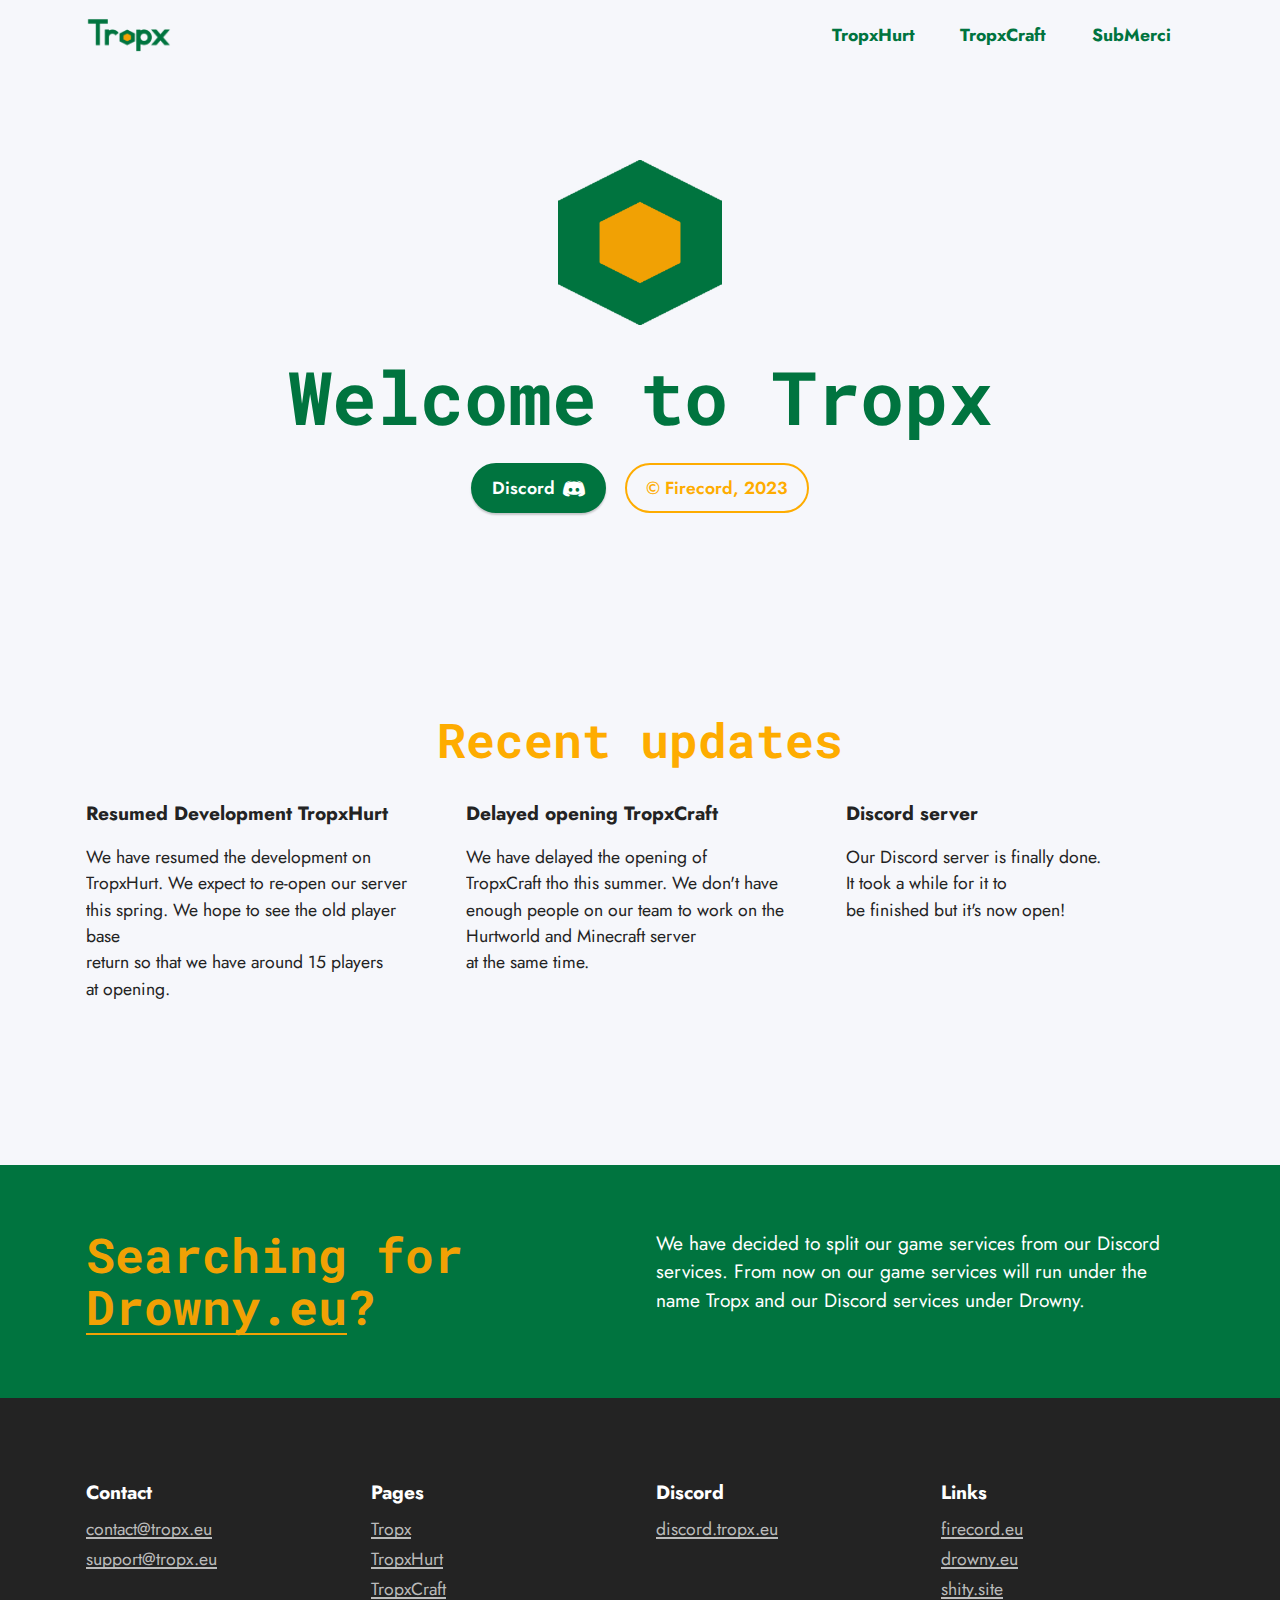
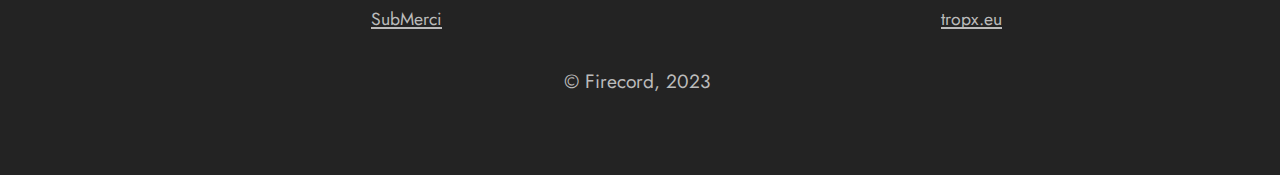
==== commit 1e8f8d7b: "Add files via upload" ====
--- a/index.html
+++ b/index.html
@@ -15,6 +15,7 @@
   
   
   <title>Tropx</title>
+  <link rel="stylesheet" href="assets/web/assets/mobirise-icons2/mobirise2.css">
   <link rel="stylesheet" href="assets/bootstrap/css/bootstrap.min.css">
   <link rel="stylesheet" href="assets/bootstrap/css/bootstrap-grid.min.css">
   <link rel="stylesheet" href="assets/bootstrap/css/bootstrap-reboot.min.css">
@@ -116,8 +117,58 @@
                 <h1 class="mbr-section-title mbr-fonts-style mb-3 display-1"><strong>Welcome to Tropx</strong></h1>
                 <p class="mbr-text mbr-fonts-style display-4"></p>
                 <div class="mbr-section-btn mt-3"><a class="btn btn-primary display-4" href="https://discord.tropx.eu" target="_blank"><span class="socicon socicon-discord mbr-iconfont mbr-iconfont-btn"></span>Discord</a> 
-                    <a class="btn btn-danger-outline display-4" href="https://firecord.eu" target="_blank">© Firecord, 2022</a></div>
-            </div>
+                    <a class="btn btn-danger-outline display-4" href="https://firecord.eu" target="_blank">© Firecord, 2023</a></div>
+            </div>
+        </div>
+    </div>
+</section>
+
+<section data-bs-version="5.1" class="features17 cid-tw9Y2RICvr" id="features18-h">
+
+    
+
+    
+    
+    <div class="container">
+        <div class="mbr-section-head">
+            <div class="col-12">
+                <h4 class="mbr-section-title mbr-fonts-style align-center mb-0 display-2">
+                    <strong>Recent updates</strong></h4>
+                <h5 class="mbr-section-subtitle mbr-fonts-style align-center mb-0 mt-2 display-7"></h5>
+            </div>
+        </div>
+        <div class="row mt-4">
+            <div class="col-12 col-md-6 col-lg-4">
+                <div class="card-wrapper mb-4">
+                    <div class="card-box align-left">
+                        
+                        <p class="mbr-text mbr-fonts-style mb-3 display-7"><strong>Resumed Development TropxHurt</strong></p><div class="link-wrap">
+                                <h6 class="link mbr-fonts-style align-left display-4">We have resumed the development on<br>TropxHurt. We expect to re-open our server<br>this spring. We hope to see the old player base<br>return so that we have around 15 players<br>at opening.<br><br></h6>
+                            </div>
+                    </div>
+                </div>
+            </div>
+            <div class="col-12 col-md-6 col-lg-4">
+                <div class="card-wrapper mb-4">
+                    <div class="card-box align-left">
+                        
+                        <p class="mbr-text mbr-fonts-style mb-3 display-7"><strong>Delayed opening TropxCraft</strong></p><div class="link-wrap">
+                                <h6 class="link mbr-fonts-style align-left display-4">We have delayed the opening of<br>TropxCraft tho this summer. We don't have<br>enough people on our team to work on the<br>Hurtworld and Minecraft server<br>at the same time.</h6>
+                            </div>
+                    </div>
+                </div>
+            </div>
+            <div class="col-12 col-md-6 col-lg-4">
+                <div class="card-wrapper mb-4">
+                    <div class="card-box align-left">
+                        
+                        <p class="mbr-text mbr-fonts-style mb-3 display-7"><strong>Discord server</strong></p><div class="link-wrap">
+                                <h6 class="link mbr-fonts-style align-left display-4">Our Discord server is finally done.<br>It took a while for it to<br>be finished but it's now open!</h6>
+                            </div>
+                    </div>
+                </div>
+            </div>
+            
         </div>
     </div>
 </section>
@@ -170,11 +221,11 @@
                 <h5 class="mbr-section-subtitle mbr-fonts-style mb-2 display-7">
                     <strong>Links</strong></h5>
                 <ul class="list mbr-fonts-style display-4">
-                    <li class="mbr-text item-wrap"><a href="https://firecord.eu" class="text-success" target="_blank">firecord.eu</a></li><li class="mbr-text item-wrap"><a href="https://drowny.eu" class="text-success" target="_blank">drowny.eu</a></li><li class="mbr-text item-wrap"><a href="https://tropx.eu" class="text-success" target="_blank">tropx.eu</a></li><li class="mbr-text item-wrap"><a href="https://shity.site" class="text-success" target="_blank">shity.site</a></li>
+                    <li class="mbr-text item-wrap"><a href="https://firecord.eu" class="text-success" target="_blank">firecord.eu</a></li><li class="mbr-text item-wrap"><a href="https://drowny.eu" class="text-success" target="_blank">drowny.eu</a></li><li class="mbr-text item-wrap"><a href="https://shity.site" class="text-success" target="_blank">shity.site</a></li><li class="mbr-text item-wrap"><a href="https://tropx.eu" class="text-success" target="_blank">tropx.eu</a></li>
                 </ul>
             </div>
             <div class="col-12 mt-4">
-                <p class="mbr-text mb-0 mbr-fonts-style copyright align-center display-7">© Firecord, 2022&nbsp;<br></p>
+                <p class="mbr-text mb-0 mbr-fonts-style copyright align-center display-7">© Firecord, 2023&nbsp;<br></p>
             </div>
         </div>
     </div>
--- a/assets/web/assets/mobirise-icons2/mobirise2.css
+++ b/assets/web/assets/mobirise-icons2/mobirise2.css
@@ -0,0 +1,498 @@
+@font-face {
+  font-family: 'Moririse2';
+  font-display: swap;
+  src:  url('mobirise2.eot?f2bix4');
+  src:  url('mobirise2.eot?f2bix4#iefix') format('embedded-opentype'),
+    url('mobirise2.ttf?f2bix4') format('truetype'),
+    url('mobirise2.woff?f2bix4') format('woff'),
+    url('mobirise2.svg?f2bix4#mobirise2') format('svg');
+  font-weight: normal;
+  font-style: normal;
+}
+
+[class^="mobi-"], [class*=" mobi-"] {
+  /* use !important to prevent issues with browser extensions that change fonts */
+  font-family: 'Moririse2' !important;
+  speak: none;
+  font-style: normal;
+  font-weight: normal;
+  font-variant: normal;
+  text-transform: none;
+  line-height: 1;
+
+  /* Better Font Rendering =========== */
+  -webkit-font-smoothing: antialiased;
+  -moz-osx-font-smoothing: grayscale;
+}
+
+.mobi-mbri-add-submenu:before {
+  content: "\e900";
+}
+.mobi-mbri-alert:before {
+  content: "\e901";
+}
+.mobi-mbri-align-center:before {
+  content: "\e902";
+}
+.mobi-mbri-align-justify:before {
+  content: "\e903";
+}
+.mobi-mbri-align-left:before {
+  content: "\e904";
+}
+.mobi-mbri-align-right:before {
+  content: "\e905";
+}
+.mobi-mbri-android:before {
+  content: "\e906";
+}
+.mobi-mbri-apple:before {
+  content: "\e907";
+}
+.mobi-mbri-arrow-down:before {
+  content: "\e908";
+}
+.mobi-mbri-arrow-next:before {
+  content: "\e909";
+}
+.mobi-mbri-arrow-prev:before {
+  content: "\e90a";
+}
+.mobi-mbri-arrow-up:before {
+  content: "\e90b";
+}
+.mobi-mbri-bold:before {
+  content: "\e90c";
+}
+.mobi-mbri-bookmark:before {
+  content: "\e90d";
+}
+.mobi-mbri-bootstrap:before {
+  content: "\e90e";
+}
+.mobi-mbri-briefcase:before {
+  content: "\e90f";
+}
+.mobi-mbri-browse:before {
+  content: "\e910";
+}
+.mobi-mbri-bulleted-list:before {
+  content: "\e911";
+}
+.mobi-mbri-calendar:before {
+  content: "\e912";
+}
+.mobi-mbri-camera:before {
+  content: "\e913";
+}
+.mobi-mbri-cart-add:before {
+  content: "\e914";
+}
+.mobi-mbri-cart-full:before {
+  content: "\e915";
+}
+.mobi-mbri-cash:before {
+  content: "\e916";
+}
+.mobi-mbri-change-style:before {
+  content: "\e917";
+}
+.mobi-mbri-chat:before {
+  content: "\e918";
+}
+.mobi-mbri-clock:before {
+  content: "\e919";
+}
+.mobi-mbri-close:before {
+  content: "\e91a";
+}
+.mobi-mbri-cloud:before {
+  content: "\e91b";
+}
+.mobi-mbri-code:before {
+  content: "\e91c";
+}
+.mobi-mbri-contact-form:before {
+  content: "\e91d";
+}
+.mobi-mbri-credit-card:before {
+  content: "\e91e";
+}
+.mobi-mbri-cursor-click:before {
+  content: "\e91f";
+}
+.mobi-mbri-cust-feedback:before {
+  content: "\e920";
+}
+.mobi-mbri-database:before {
+  content: "\e921";
+}
+.mobi-mbri-delivery:before {
+  content: "\e922";
+}
+.mobi-mbri-desktop:before {
+  content: "\e923";
+}
+.mobi-mbri-devices:before {
+  content: "\e924";
+}
+.mobi-mbri-down:before {
+  content: "\e925";
+}
+.mobi-mbri-download-2:before {
+  content: "\e926";
+}
+.mobi-mbri-download:before {
+  content: "\e927";
+}
+.mobi-mbri-drag-n-drop-2:before {
+  content: "\e928";
+}
+.mobi-mbri-drag-n-drop:before {
+  content: "\e929";
+}
+.mobi-mbri-edit-2:before {
+  content: "\e92a";
+}
+.mobi-mbri-edit:before {
+  content: "\e92b";
+}
+.mobi-mbri-error:before {
+  content: "\e92c";
+}
+.mobi-mbri-extension:before {
+  content: "\e92d";
+}
+.mobi-mbri-features:before {
+  content: "\e92e";
+}
+.mobi-mbri-file:before {
+  content: "\e92f";
+}
+.mobi-mbri-flag:before {
+  content: "\e930";
+}
+.mobi-mbri-folder:before {
+  content: "\e931";
+}
+.mobi-mbri-gift:before {
+  content: "\e932";
+}
+.mobi-mbri-github:before {
+  content: "\e933";
+}
+.mobi-mbri-globe-2:before {
+  content: "\e934";
+}
+.mobi-mbri-globe:before {
+  content: "\e935";
+}
+.mobi-mbri-growing-chart:before {
+  content: "\e936";
+}
+.mobi-mbri-hearth:before {
+  content: "\e937";
+}
+.mobi-mbri-help:before {
+  content: "\e938";
+}
+.mobi-mbri-home:before {
+  content: "\e939";
+}
+.mobi-mbri-hot-cup:before {
+  content: "\e93a";
+}
+.mobi-mbri-idea:before {
+  content: "\e93b";
+}
+.mobi-mbri-image-gallery:before {
+  content: "\e93c";
+}
+.mobi-mbri-image-slider:before {
+  content: "\e93d";
+}
+.mobi-mbri-info:before {
+  content: "\e93e";
+}
+.mobi-mbri-italic:before {
+  content: "\e93f";
+}
+.mobi-mbri-key:before {
+  content: "\e940";
+}
+.mobi-mbri-laptop:before {
+  content: "\e941";
+}
+.mobi-mbri-layers:before {
+  content: "\e942";
+}
+.mobi-mbri-left-right:before {
+  content: "\e943";
+}
+.mobi-mbri-left:before {
+  content: "\e944";
+}
+.mobi-mbri-letter:before {
+  content: "\e945";
+}
+.mobi-mbri-like:before {
+  content: "\e946";
+}
+.mobi-mbri-link:before {
+  content: "\e947";
+}
+.mobi-mbri-lock:before {
+  content: "\e948";
+}
+.mobi-mbri-login:before {
+  content: "\e949";
+}
+.mobi-mbri-logout:before {
+  content: "\e94a";
+}
+.mobi-mbri-magic-stick:before {
+  content: "\e94b";
+}
+.mobi-mbri-map-pin:before {
+  content: "\e94c";
+}
+.mobi-mbri-menu:before {
+  content: "\e94d";
+}
+.mobi-mbri-mobile-2:before {
+  content: "\e94e";
+}
+.mobi-mbri-mobile-horizontal:before {
+  content: "\e94f";
+}
+.mobi-mbri-mobile:before {
+  content: "\e950";
+}
+.mobi-mbri-mobirise:before {
+  content: "\e951";
+}
+.mobi-mbri-more-horizontal:before {
+  content: "\e952";
+}
+.mobi-mbri-more-vertical:before {
+  content: "\e953";
+}
+.mobi-mbri-music:before {
+  content: "\e954";
+}
+.mobi-mbri-new-file:before {
+  content: "\e955";
+}
+.mobi-mbri-numbered-list:before {
+  content: "\e956";
+}
+.mobi-mbri-opened-folder:before {
+  content: "\e957";
+}
+.mobi-mbri-pages:before {
+  content: "\e958";
+}
+.mobi-mbri-paper-plane:before {
+  content: "\e959";
+}
+.mobi-mbri-paperclip:before {
+  content: "\e95a";
+}
+.mobi-mbri-phone:before {
+  content: "\e95b";
+}
+.mobi-mbri-photo:before {
+  content: "\e95c";
+}
+.mobi-mbri-photos:before {
+  content: "\e95d";
+}
+.mobi-mbri-pin:before {
+  content: "\e95e";
+}
+.mobi-mbri-play:before {
+  content: "\e95f";
+}
+.mobi-mbri-plus:before {
+  content: "\e960";
+}
+.mobi-mbri-preview:before {
+  content: "\e961";
+}
+.mobi-mbri-print:before {
+  content: "\e962";
+}
+.mobi-mbri-protect:before {
+  content: "\e963";
+}
+.mobi-mbri-question:before {
+  content: "\e964";
+}
+.mobi-mbri-quote-left:before {
+  content: "\e965";
+}
+.mobi-mbri-quote-right:before {
+  content: "\e966";
+}
+.mobi-mbri-redo:before {
+  content: "\e967";
+}
+.mobi-mbri-refresh:before {
+  content: "\e968";
+}
+.mobi-mbri-responsive-2:before {
+  content: "\e969";
+}
+.mobi-mbri-responsive:before {
+  content: "\e96a";
+}
+.mobi-mbri-right:before {
+  content: "\e96b";
+}
+.mobi-mbri-rocket:before {
+  content: "\e96c";
+}
+.mobi-mbri-sad-face:before {
+  content: "\e96d";
+}
+.mobi-mbri-sale:before {
+  content: "\e96e";
+}
+.mobi-mbri-save:before {
+  content: "\e96f";
+}
+.mobi-mbri-search:before {
+  content: "\e970";
+}
+.mobi-mbri-setting-2:before {
+  content: "\e971";
+}
+.mobi-mbri-setting-3:before {
+  content: "\e972";
+}
+.mobi-mbri-setting:before {
+  content: "\e973";
+}
+.mobi-mbri-share:before {
+  content: "\e974";
+}
+.mobi-mbri-shopping-bag:before {
+  content: "\e975";
+}
+.mobi-mbri-shopping-basket:before {
+  content: "\e976";
+}
+.mobi-mbri-shopping-cart:before {
+  content: "\e977";
+}
+.mobi-mbri-sites:before {
+  content: "\e978";
+}
+.mobi-mbri-smile-face:before {
+  content: "\e979";
+}
+.mobi-mbri-speed:before {
+  content: "\e97a";
+}
+.mobi-mbri-star:before {
+  content: "\e97b";
+}
+.mobi-mbri-success:before {
+  content: "\e97c";
+}
+.mobi-mbri-sun:before {
+  content: "\e97d";
+}
+.mobi-mbri-sun2:before {
+  content: "\e97e";
+}
+.mobi-mbri-tablet-vertical:before {
+  content: "\e97f";
+}
+.mobi-mbri-tablet:before {
+  content: "\e980";
+}
+.mobi-mbri-target:before {
+  content: "\e981";
+}
+.mobi-mbri-timer:before {
+  content: "\e982";
+}
+.mobi-mbri-to-ftp:before {
+  content: "\e983";
+}
+.mobi-mbri-to-local-drive:before {
+  content: "\e984";
+}
+.mobi-mbri-touch-swipe:before {
+  content: "\e985";
+}
+.mobi-mbri-touch:before {
+  content: "\e986";
+}
+.mobi-mbri-trash:before {
+  content: "\e987";
+}
+.mobi-mbri-underline:before {
+  content: "\e988";
+}
+.mobi-mbri-undo:before {
+  content: "\e989";
+}
+.mobi-mbri-unlink:before {
+  content: "\e98a";
+}
+.mobi-mbri-unlock:before {
+  content: "\e98b";
+}
+.mobi-mbri-up-down:before {
+  content: "\e98c";
+}
+.mobi-mbri-up:before {
+  content: "\e98d";
+}
+.mobi-mbri-update:before {
+  content: "\e98e";
+}
+.mobi-mbri-upload-2:before {
+  content: "\e98f";
+}
+.mobi-mbri-upload:before {
+  content: "\e990";
+}
+.mobi-mbri-user-2:before {
+  content: "\e991";
+}
+.mobi-mbri-user:before {
+  content: "\e992";
+}
+.mobi-mbri-users:before {
+  content: "\e993";
+}
+.mobi-mbri-video-play:before {
+  content: "\e994";
+}
+.mobi-mbri-video:before {
+  content: "\e995";
+}
+.mobi-mbri-watch:before {
+  content: "\e996";
+}
+.mobi-mbri-website-theme-2:before {
+  content: "\e997";
+}
+.mobi-mbri-website-theme:before {
+  content: "\e998";
+}
+.mobi-mbri-wifi:before {
+  content: "\e999";
+}
+.mobi-mbri-windows:before {
+  content: "\e99a";
+}
+.mobi-mbri-zoom-in:before {
+  content: "\e99b";
+}
+.mobi-mbri-zoom-out:before {
+  content: "\e99c";
+}
--- a/assets/mobirise/css/mbr-additional.css
+++ b/assets/mobirise/css/mbr-additional.css
@@ -1130,6 +1130,16 @@
   width: 100%;
   object-fit: cover;
 }
+.cid-tw9Zx7qfiE {
+  padding-top: 0rem;
+  padding-bottom: 4rem;
+  background-color: #ffffff;
+}
+.cid-tw9Zx7qfiE blockquote {
+  border-color: #f6f7fb;
+  border-radius: 4px;
+  background-color: #f6f7fb;
+}
 .cid-tq713xFmWj {
   padding-top: 5rem;
   padding-bottom: 5rem;
@@ -2487,6 +2497,26 @@
 .cid-tq6VYREc8E .mbr-section-title {
   color: #00743f;
 }
+.cid-tw9Y2RICvr {
+  padding-top: 2rem;
+  padding-bottom: 6rem;
+  background-color: #f6f7fb;
+}
+.cid-tw9Y2RICvr .mbr-fallback-image.disabled {
+  display: none;
+}
+.cid-tw9Y2RICvr .mbr-fallback-image {
+  display: block;
+  background-size: cover;
+  background-position: center center;
+  width: 100%;
+  height: 100%;
+  position: absolute;
+  top: 0;
+}
+.cid-tw9Y2RICvr .mbr-section-title {
+  color: #feac00;
+}
 .cid-tq70iN9Z9E {
   padding-top: 4rem;
   padding-bottom: 2rem;
--- a/assets/mobirise/css/mbr-additional.css
+++ b/assets/mobirise/css/mbr-additional.css
@@ -1130,6 +1130,16 @@
   width: 100%;
   object-fit: cover;
 }
+.cid-tw9Zx7qfiE {
+  padding-top: 0rem;
+  padding-bottom: 4rem;
+  background-color: #ffffff;
+}
+.cid-tw9Zx7qfiE blockquote {
+  border-color: #f6f7fb;
+  border-radius: 4px;
+  background-color: #f6f7fb;
+}
 .cid-tq713xFmWj {
   padding-top: 5rem;
   padding-bottom: 5rem;
@@ -2487,6 +2497,26 @@
 .cid-tq6VYREc8E .mbr-section-title {
   color: #00743f;
 }
+.cid-tw9Y2RICvr {
+  padding-top: 2rem;
+  padding-bottom: 6rem;
+  background-color: #f6f7fb;
+}
+.cid-tw9Y2RICvr .mbr-fallback-image.disabled {
+  display: none;
+}
+.cid-tw9Y2RICvr .mbr-fallback-image {
+  display: block;
+  background-size: cover;
+  background-position: center center;
+  width: 100%;
+  height: 100%;
+  position: absolute;
+  top: 0;
+}
+.cid-tw9Y2RICvr .mbr-section-title {
+  color: #feac00;
+}
 .cid-tq70iN9Z9E {
   padding-top: 4rem;
   padding-bottom: 2rem;
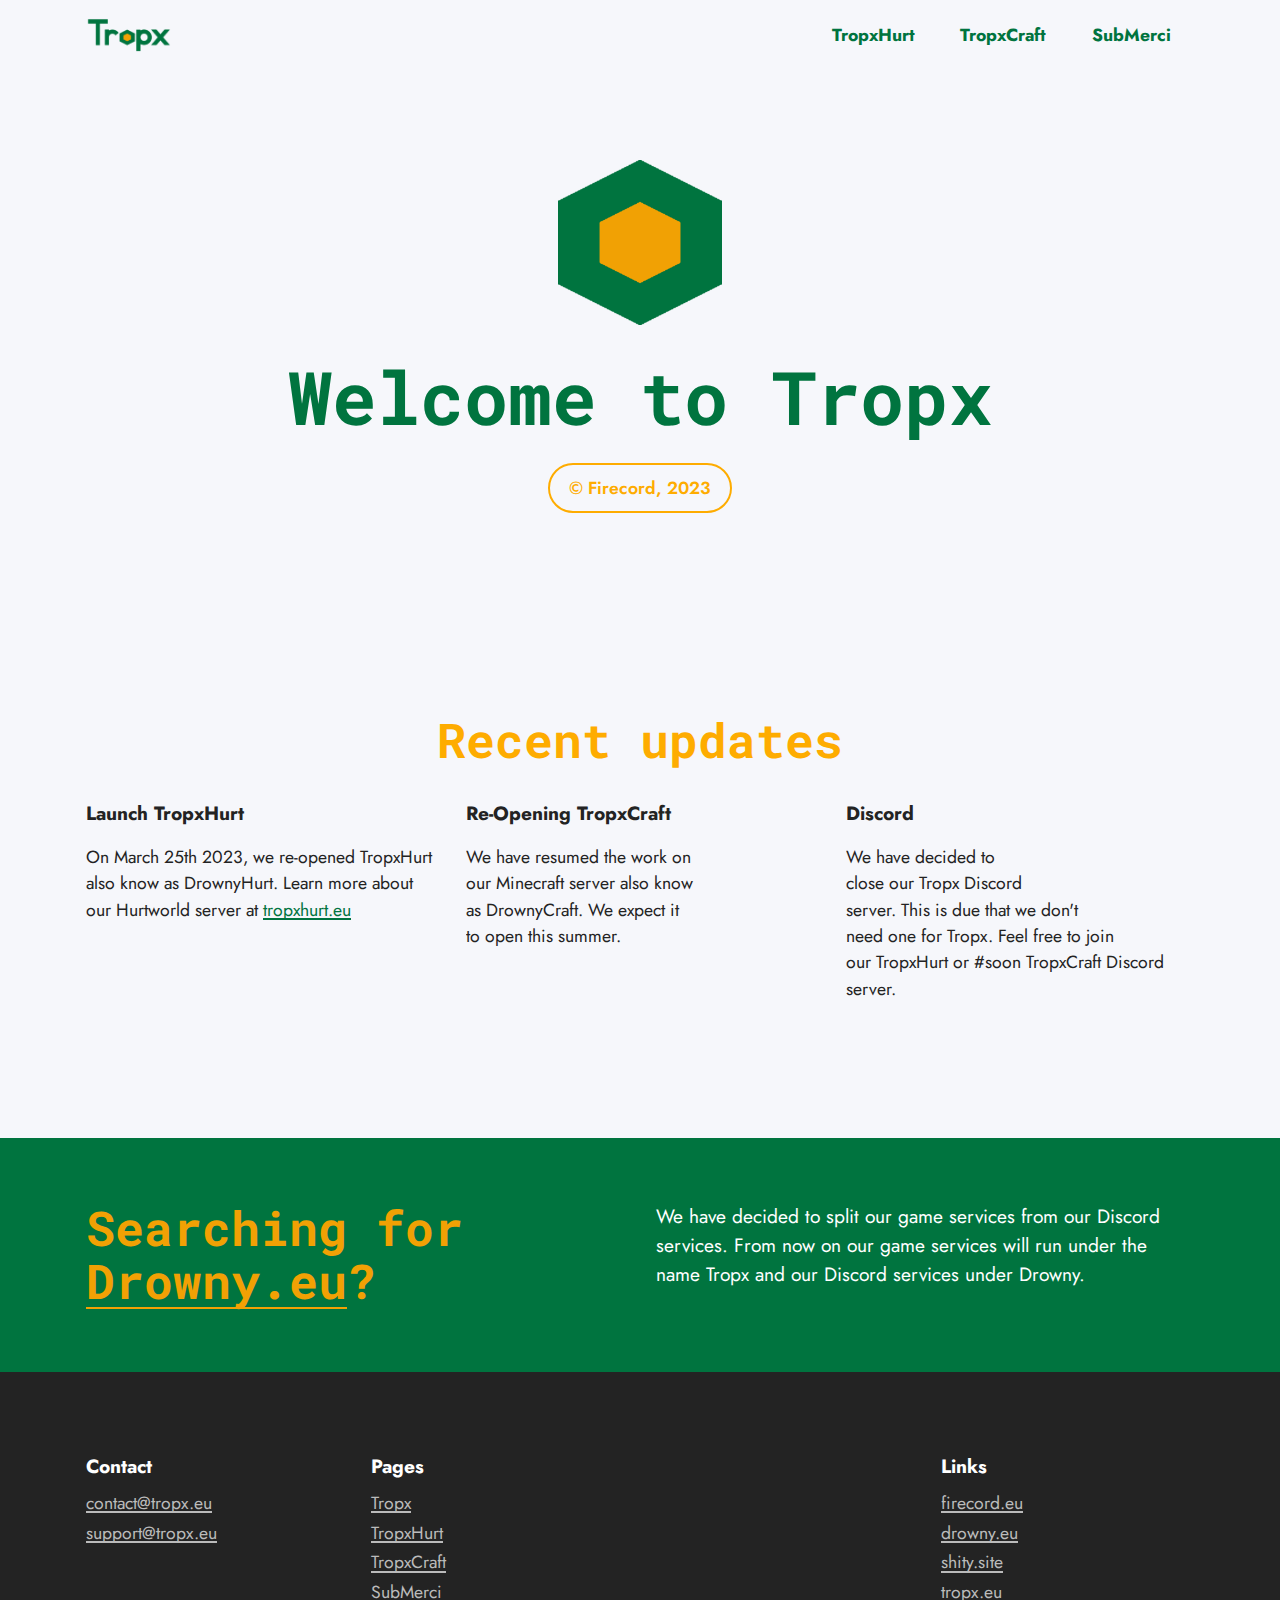
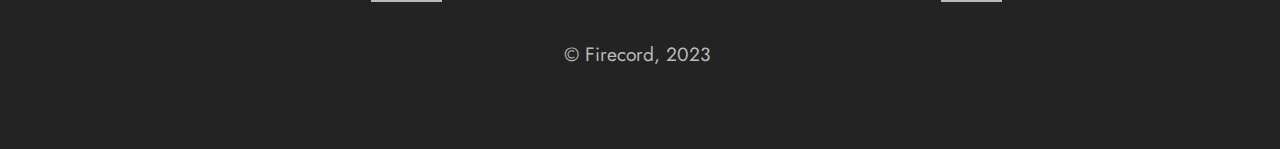
==== commit a473706c: "Add files via upload" ====
--- a/index.html
+++ b/index.html
@@ -116,8 +116,7 @@
                 </div>
                 <h1 class="mbr-section-title mbr-fonts-style mb-3 display-1"><strong>Welcome to Tropx</strong></h1>
                 <p class="mbr-text mbr-fonts-style display-4"></p>
-                <div class="mbr-section-btn mt-3"><a class="btn btn-primary display-4" href="https://discord.tropx.eu" target="_blank"><span class="socicon socicon-discord mbr-iconfont mbr-iconfont-btn"></span>Discord</a> 
-                    <a class="btn btn-danger-outline display-4" href="https://firecord.eu" target="_blank">© Firecord, 2023</a></div>
+                <div class="mbr-section-btn mt-3"><a class="btn btn-danger-outline display-4" href="https://firecord.eu" target="_blank">© Firecord, 2023</a></div>
             </div>
         </div>
     </div>
@@ -142,8 +141,8 @@
                 <div class="card-wrapper mb-4">
                     <div class="card-box align-left">
                         
-                        <p class="mbr-text mbr-fonts-style mb-3 display-7"><strong>Resumed Development TropxHurt</strong></p><div class="link-wrap">
-                                <h6 class="link mbr-fonts-style align-left display-4">We have resumed the development on<br>TropxHurt. We expect to re-open our server<br>this spring. We hope to see the old player base<br>return so that we have around 15 players<br>at opening.<br><br></h6>
+                        <p class="mbr-text mbr-fonts-style mb-3 display-7"><strong>Launch TropxHurt</strong></p><div class="link-wrap">
+                                <h6 class="link mbr-fonts-style align-left display-4">On March 25th 2023, we re-opened TropxHurt<br>also know as DrownyHurt. Learn more about<br>our Hurtworld server at <a href="https://tropxhurt.eu" class="text-primary" target="_blank">tropxhurt.eu</a><br></h6>
                             </div>
                     </div>
                 </div>
@@ -152,8 +151,8 @@
                 <div class="card-wrapper mb-4">
                     <div class="card-box align-left">
                         
-                        <p class="mbr-text mbr-fonts-style mb-3 display-7"><strong>Delayed opening TropxCraft</strong></p><div class="link-wrap">
-                                <h6 class="link mbr-fonts-style align-left display-4">We have delayed the opening of<br>TropxCraft tho this summer. We don't have<br>enough people on our team to work on the<br>Hurtworld and Minecraft server<br>at the same time.</h6>
+                        <p class="mbr-text mbr-fonts-style mb-3 display-7"><strong>Re-Opening TropxCraft</strong></p><div class="link-wrap">
+                                <h6 class="link mbr-fonts-style align-left display-4">We have resumed the work on<br>our Minecraft server also know<br>as DrownyCraft. We expect it<br>to open this summer.</h6>
                             </div>
                     </div>
                 </div>
@@ -162,8 +161,8 @@
                 <div class="card-wrapper mb-4">
                     <div class="card-box align-left">
                         
-                        <p class="mbr-text mbr-fonts-style mb-3 display-7"><strong>Discord server</strong></p><div class="link-wrap">
-                                <h6 class="link mbr-fonts-style align-left display-4">Our Discord server is finally done.<br>It took a while for it to<br>be finished but it's now open!</h6>
+                        <p class="mbr-text mbr-fonts-style mb-3 display-7"><strong>Discord</strong></p><div class="link-wrap">
+                                <h6 class="link mbr-fonts-style align-left display-4">We have decided to<br>close our Tropx Discord<br>server. This is due that we don't<br>need one for Tropx. Feel free to join<br>our TropxHurt or #soon TropxCraft Discord<br>server.</h6>
                             </div>
                     </div>
                 </div>
@@ -211,10 +210,9 @@
                 </ul>
             </div>
             <div class="col-6 col-md-4 col-lg-3">
-                <h5 class="mbr-section-subtitle mbr-fonts-style mb-2 display-7">
-                    <strong>Discord</strong></h5>
-                <ul class="list mbr-fonts-style display-4">
-                    <li class="mbr-text item-wrap"><a href="https://discord.tropx.eu" class="text-success" target="_blank">discord.tropx.eu</a></li>
+                <h5 class="mbr-section-subtitle mbr-fonts-style mb-2 display-7"></h5>
+                <ul class="list mbr-fonts-style display-4">
+                    <li class="mbr-text item-wrap"><br></li>
                 </ul>
             </div>
             <div class="col-6 col-md-4 col-lg-3">
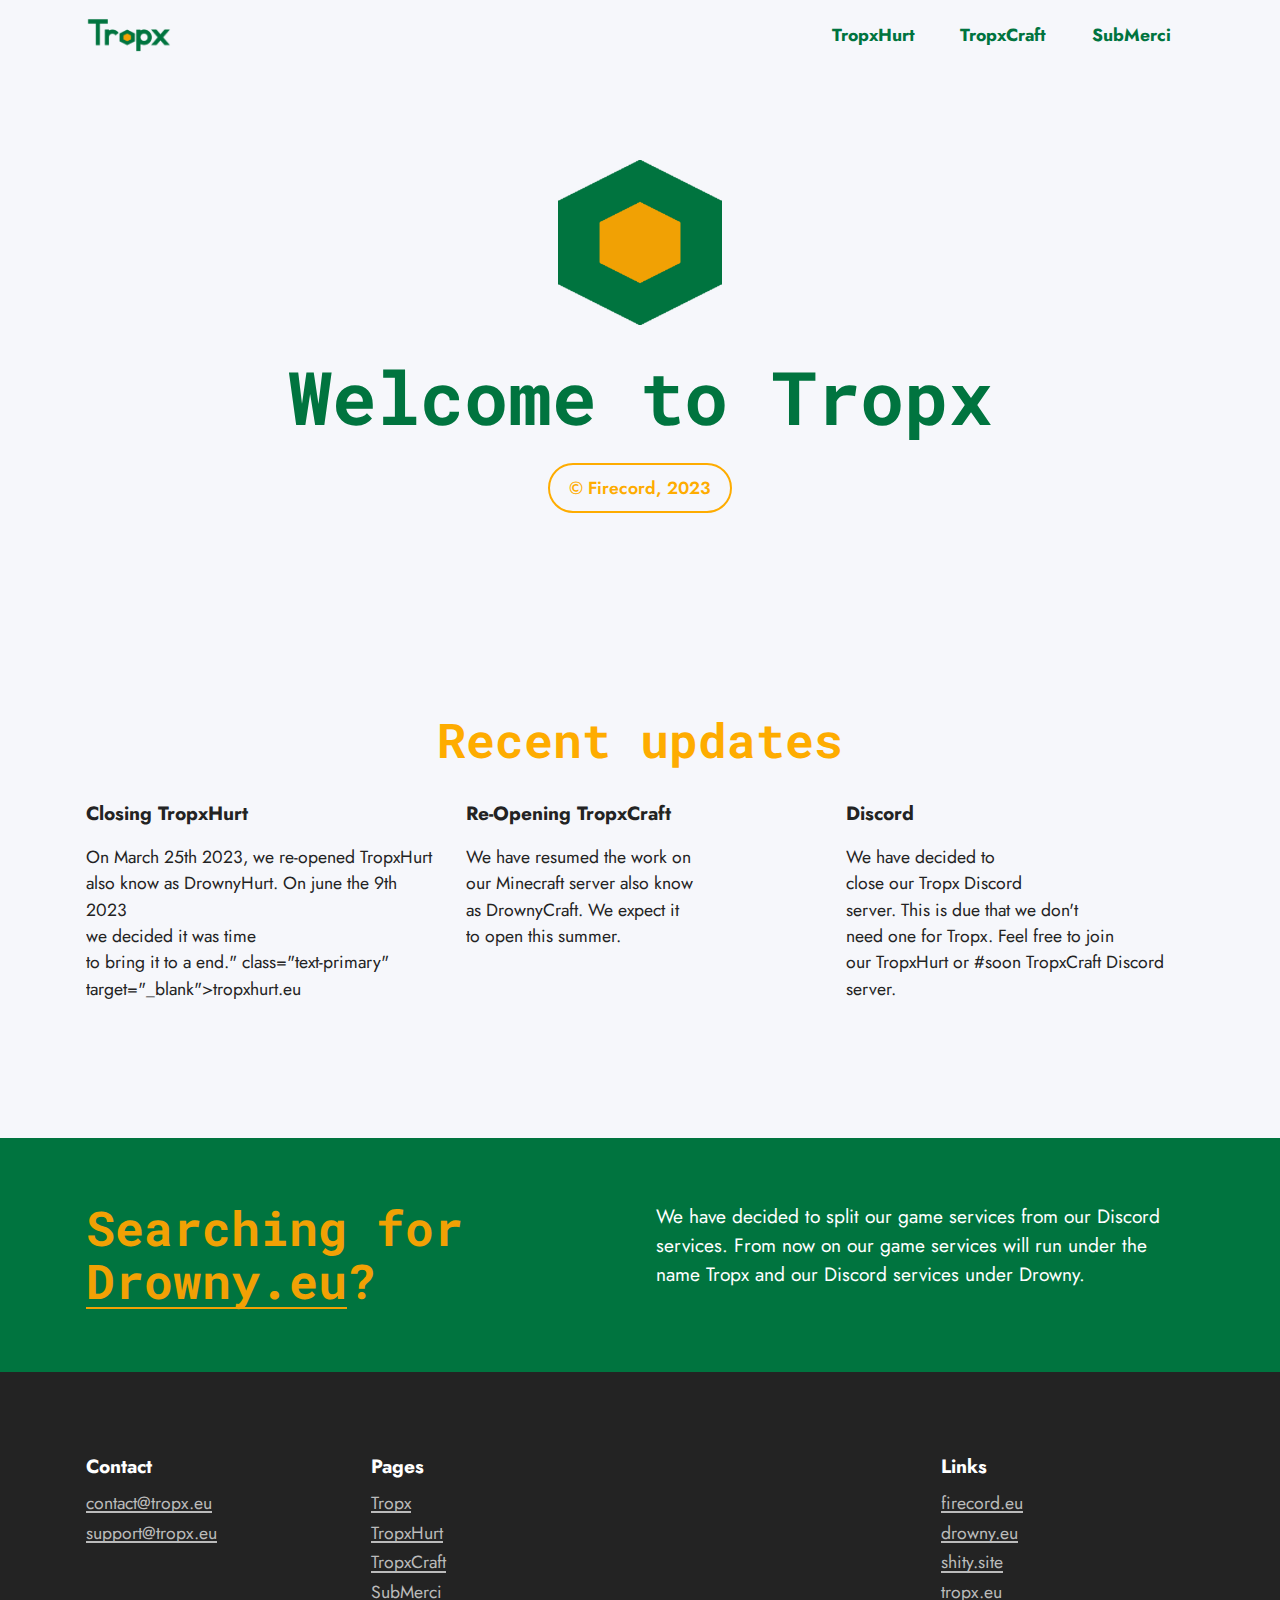
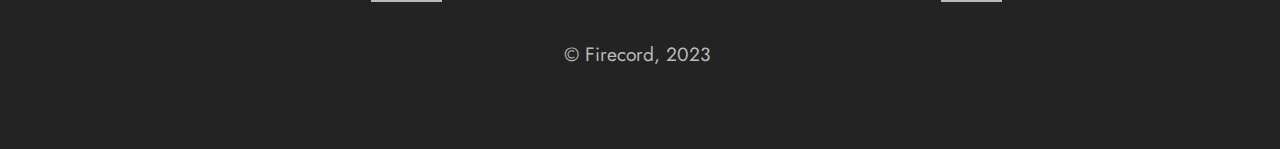
==== commit 38d55079: "index.html" ====
--- a/index.html
+++ b/index.html
@@ -141,8 +141,8 @@
                 <div class="card-wrapper mb-4">
                     <div class="card-box align-left">
                         
-                        <p class="mbr-text mbr-fonts-style mb-3 display-7"><strong>Launch TropxHurt</strong></p><div class="link-wrap">
-                                <h6 class="link mbr-fonts-style align-left display-4">On March 25th 2023, we re-opened TropxHurt<br>also know as DrownyHurt. Learn more about<br>our Hurtworld server at <a href="https://tropxhurt.eu" class="text-primary" target="_blank">tropxhurt.eu</a><br></h6>
+                        <p class="mbr-text mbr-fonts-style mb-3 display-7"><strong>Closing TropxHurt</strong></p><div class="link-wrap">
+                                <h6 class="link mbr-fonts-style align-left display-4">On March 25th 2023, we re-opened TropxHurt<br>also know as DrownyHurt. On june the 9th 2023<br>we decided it was time<br> to bring it to a end." class="text-primary" target="_blank">tropxhurt.eu</a><br></h6>
                             </div>
                     </div>
                 </div>
@@ -231,4 +231,4 @@
   
   
 </body>
-</html>+</html>
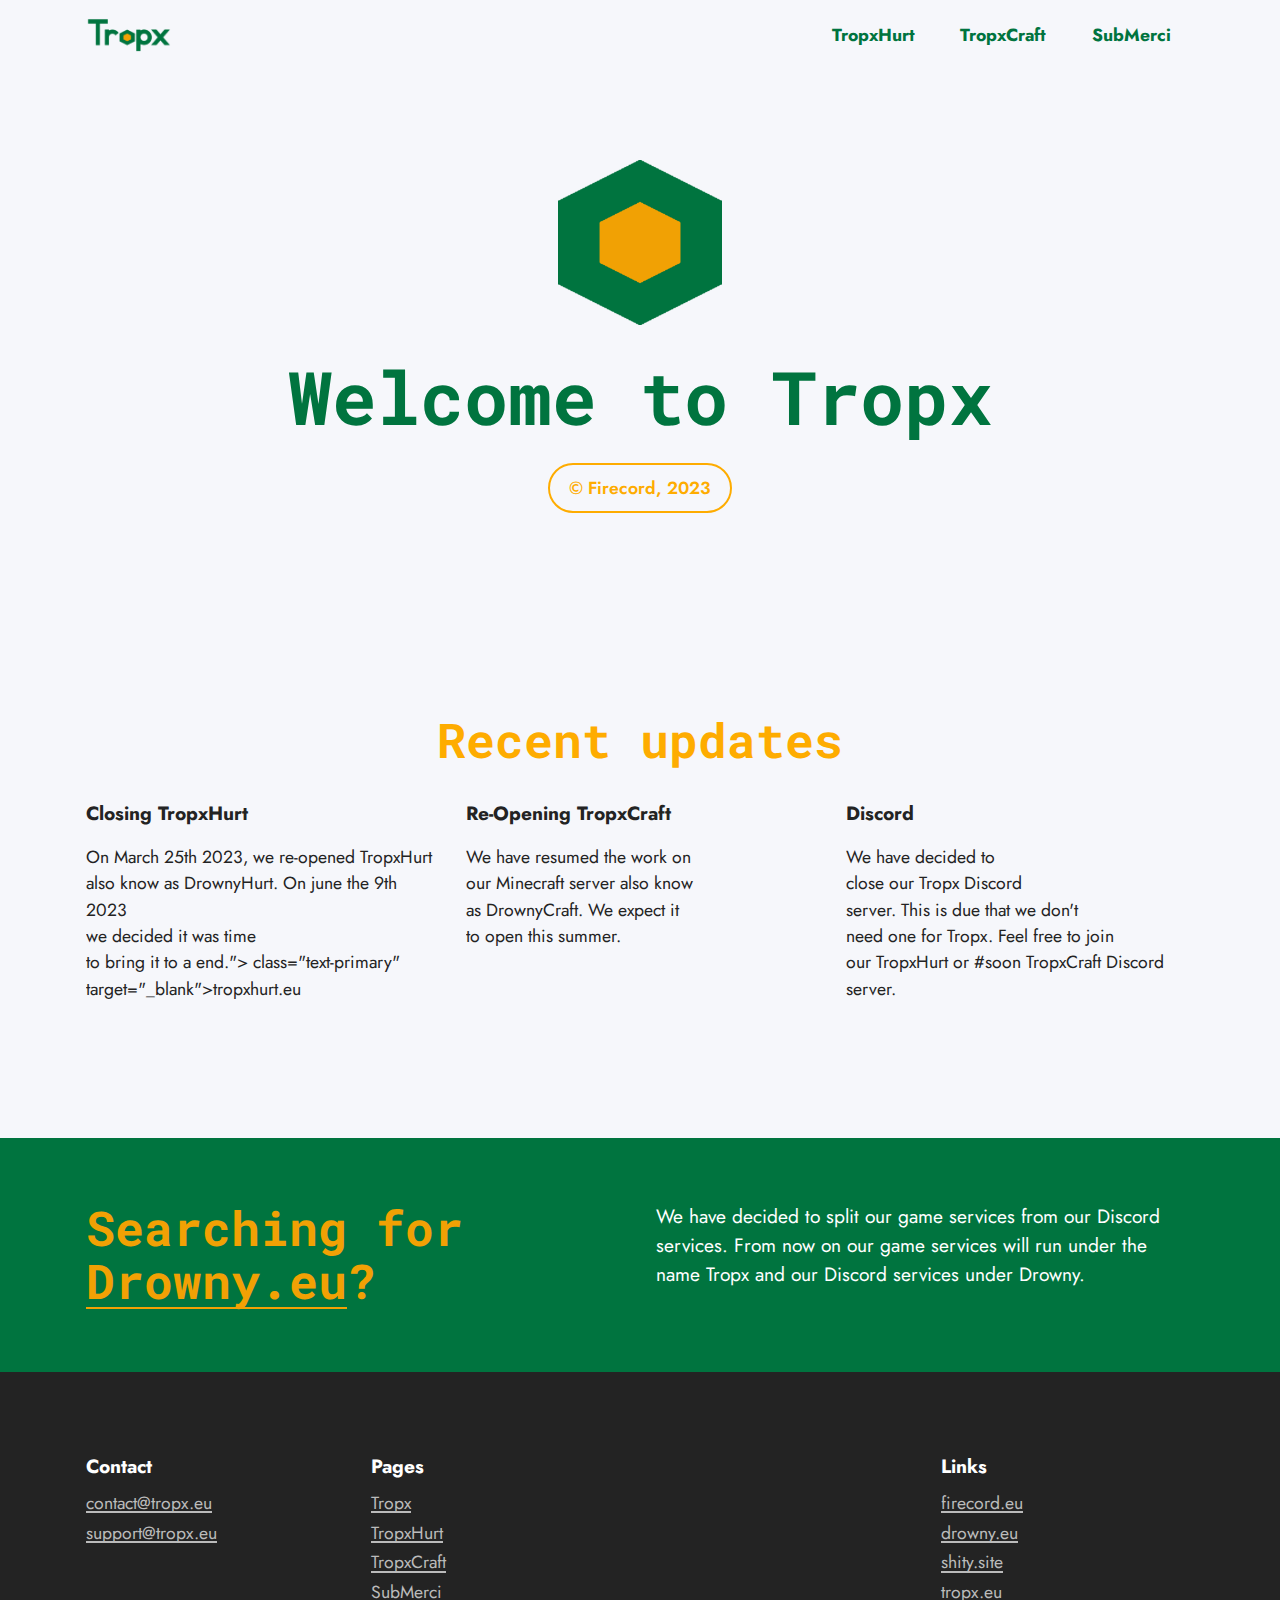
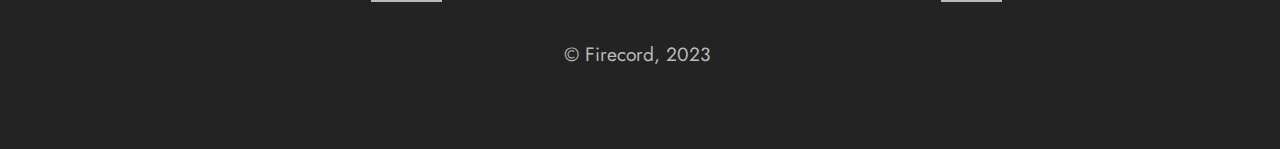
==== commit ade5d7c6: "Update index.html" ====
--- a/index.html
+++ b/index.html
@@ -142,7 +142,7 @@
                     <div class="card-box align-left">
                         
                         <p class="mbr-text mbr-fonts-style mb-3 display-7"><strong>Closing TropxHurt</strong></p><div class="link-wrap">
-                                <h6 class="link mbr-fonts-style align-left display-4">On March 25th 2023, we re-opened TropxHurt<br>also know as DrownyHurt. On june the 9th 2023<br>we decided it was time<br> to bring it to a end." class="text-primary" target="_blank">tropxhurt.eu</a><br></h6>
+                                <h6 class="link mbr-fonts-style align-left display-4">On March 25th 2023, we re-opened TropxHurt<br>also know as DrownyHurt. On june the 9th 2023<br>we decided it was time<br> to bring it to a end."> class="text-primary" target="_blank">tropxhurt.eu</a><br></h6>
                             </div>
                     </div>
                 </div>
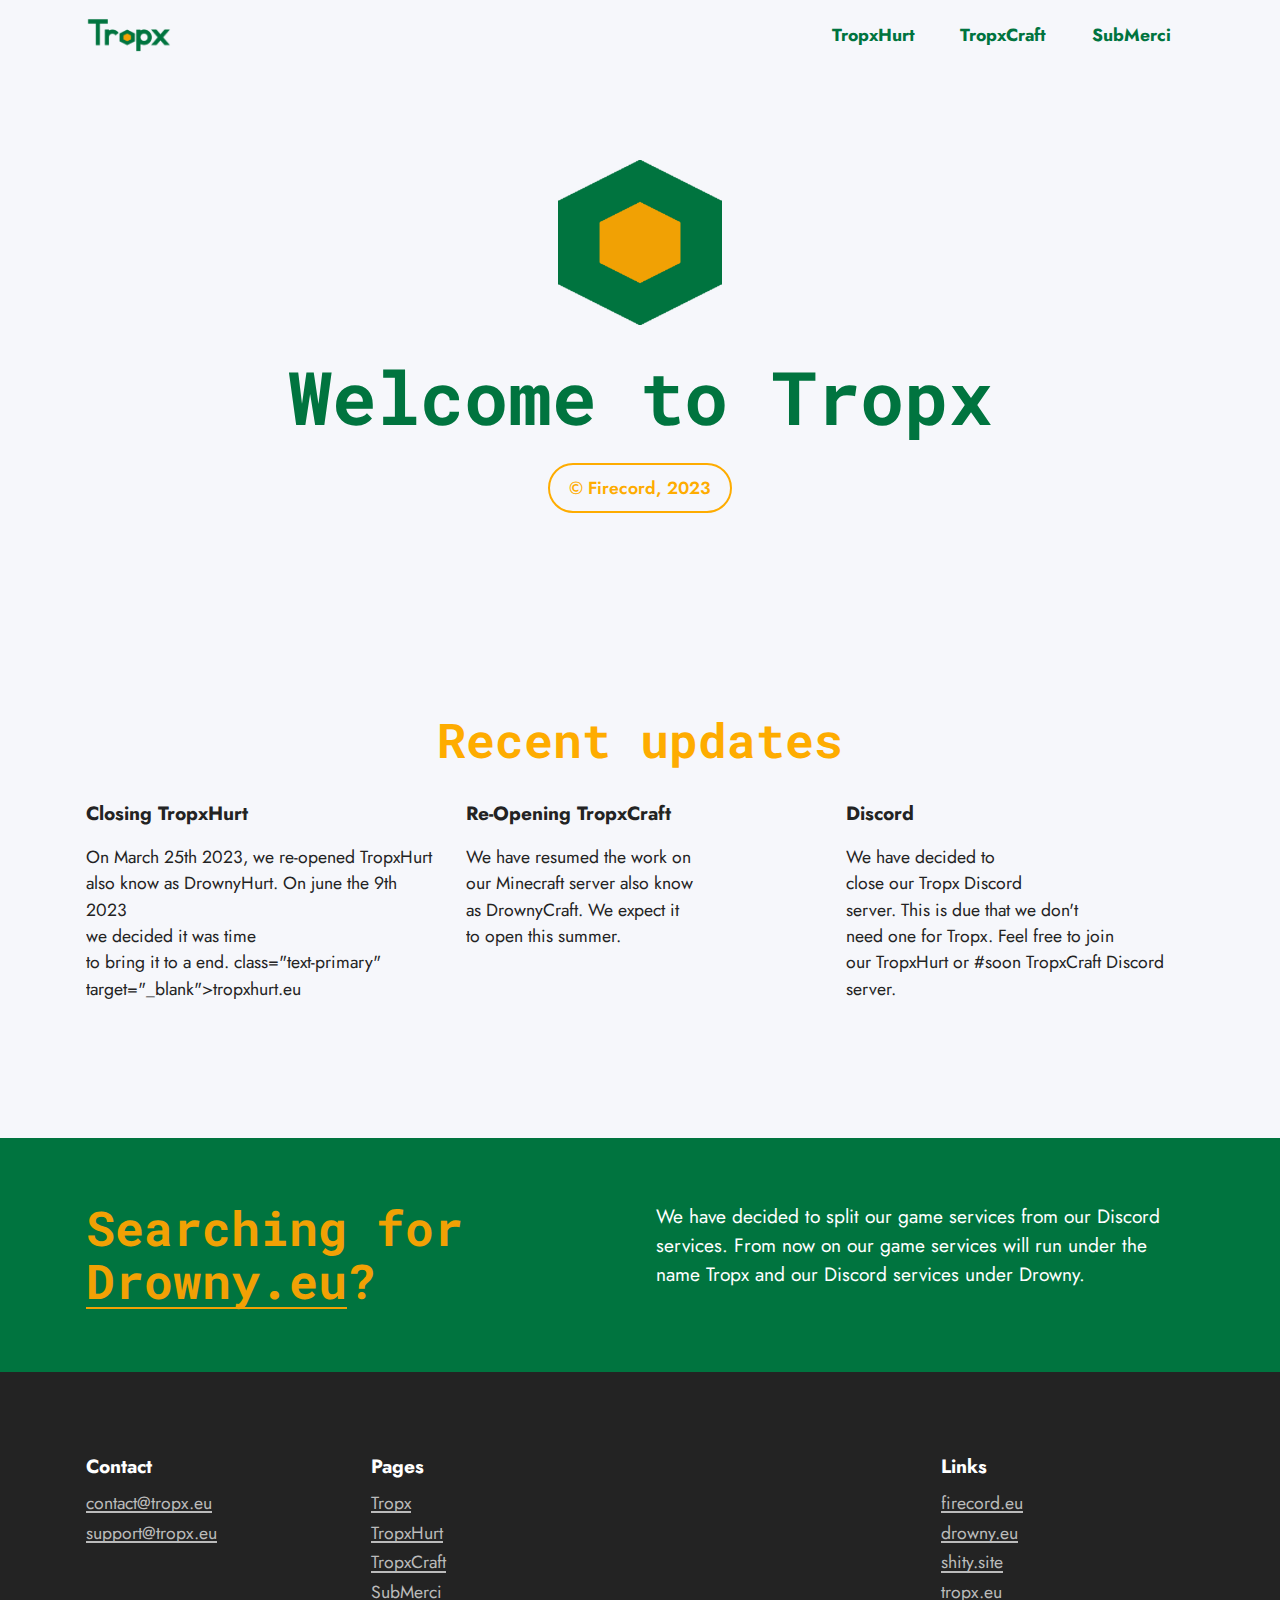
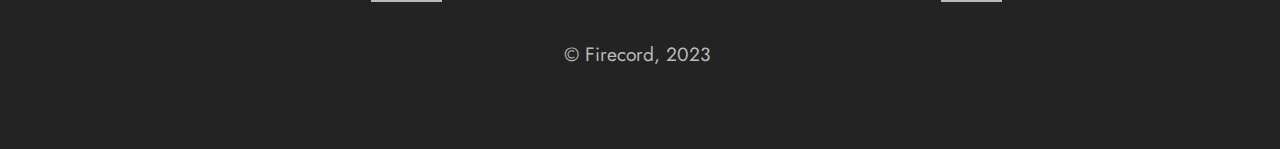
==== commit b64a707b: "Update index.html" ====
--- a/index.html
+++ b/index.html
@@ -142,7 +142,7 @@
                     <div class="card-box align-left">
                         
                         <p class="mbr-text mbr-fonts-style mb-3 display-7"><strong>Closing TropxHurt</strong></p><div class="link-wrap">
-                                <h6 class="link mbr-fonts-style align-left display-4">On March 25th 2023, we re-opened TropxHurt<br>also know as DrownyHurt. On june the 9th 2023<br>we decided it was time<br> to bring it to a end."> class="text-primary" target="_blank">tropxhurt.eu</a><br></h6>
+                                <h6 class="link mbr-fonts-style align-left display-4">On March 25th 2023, we re-opened TropxHurt<br>also know as DrownyHurt. On june the 9th 2023<br>we decided it was time<br> to bring it to a end. class="text-primary" target="_blank">tropxhurt.eu</a><br></h6>
                             </div>
                     </div>
                 </div>
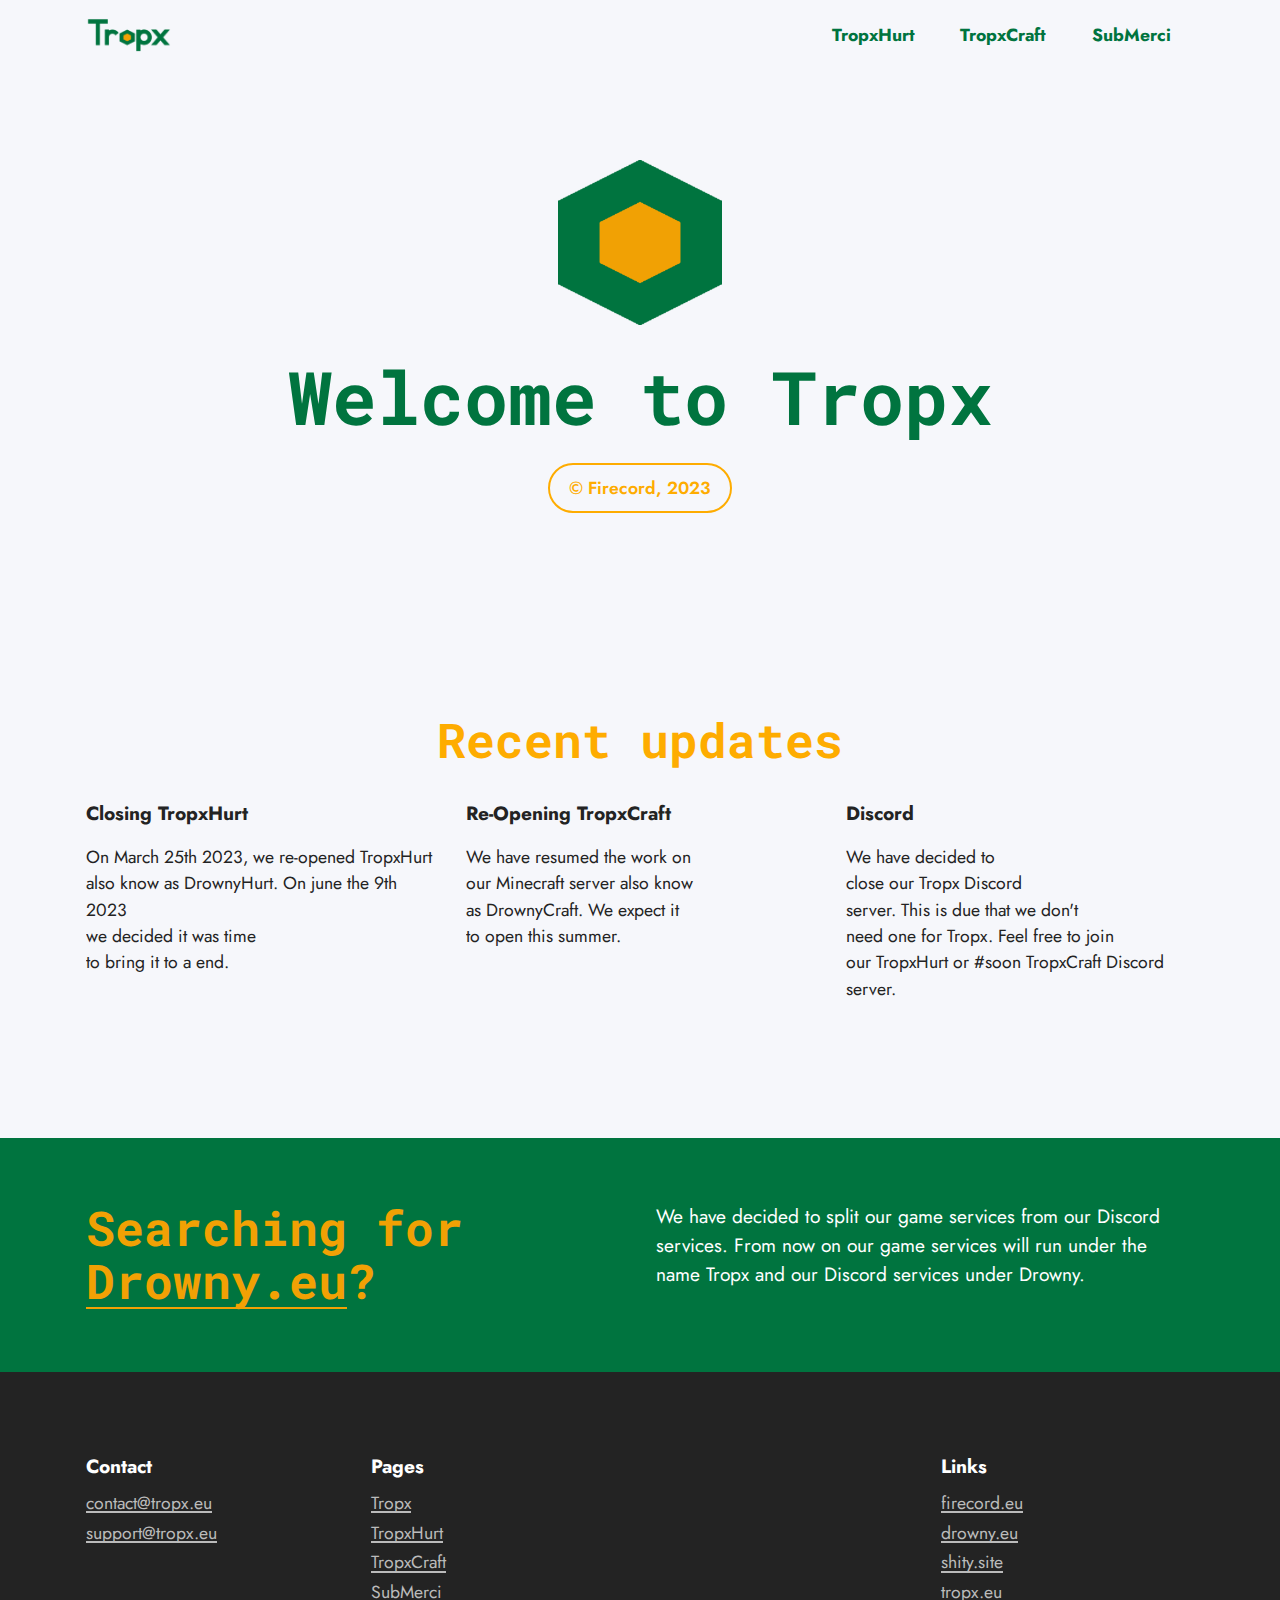
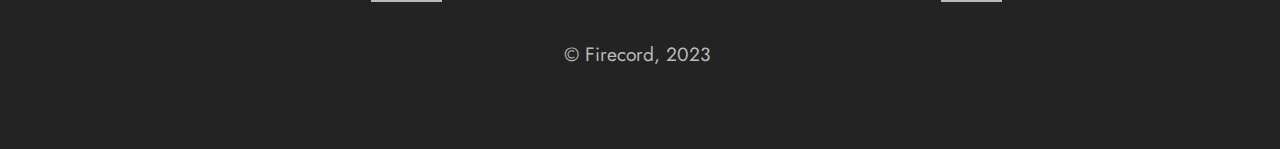
==== commit e9136af2: "Update index.html" ====
--- a/index.html
+++ b/index.html
@@ -142,7 +142,7 @@
                     <div class="card-box align-left">
                         
                         <p class="mbr-text mbr-fonts-style mb-3 display-7"><strong>Closing TropxHurt</strong></p><div class="link-wrap">
-                                <h6 class="link mbr-fonts-style align-left display-4">On March 25th 2023, we re-opened TropxHurt<br>also know as DrownyHurt. On june the 9th 2023<br>we decided it was time<br> to bring it to a end. class="text-primary" target="_blank">tropxhurt.eu</a><br></h6>
+                                <h6 class="link mbr-fonts-style align-left display-4">On March 25th 2023, we re-opened TropxHurt<br>also know as DrownyHurt. On june the 9th 2023<br>we decided it was time<br> to bring it to a end.</a><br></h6>
                             </div>
                     </div>
                 </div>
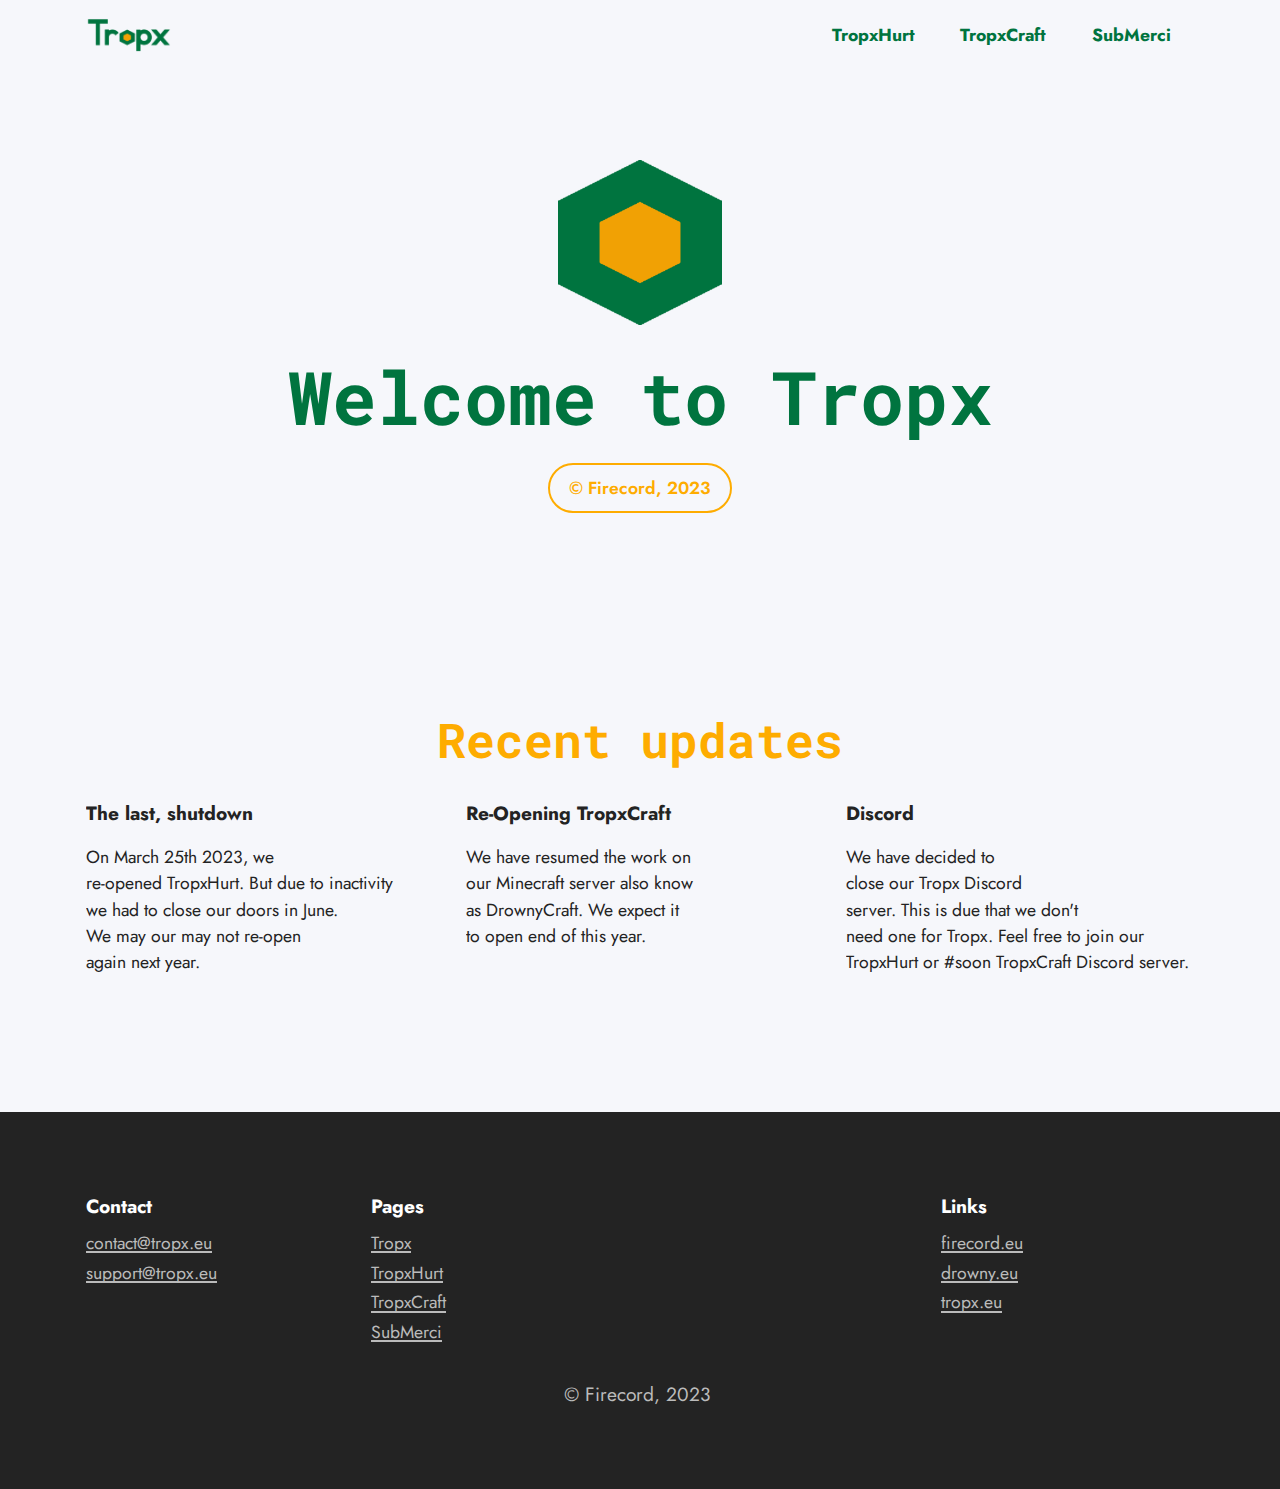
==== commit ce7df65a: "Add files via upload" ====
--- a/index.html
+++ b/index.html
@@ -27,7 +27,7 @@
   <link rel="preload" href="https://fonts.googleapis.com/css?family=Jost:100,200,300,400,500,600,700,800,900,100i,200i,300i,400i,500i,600i,700i,800i,900i&display=swap" as="style" onload="this.onload=null;this.rel='stylesheet'">
   <noscript><link rel="stylesheet" href="https://fonts.googleapis.com/css?family=Jost:100,200,300,400,500,600,700,800,900,100i,200i,300i,400i,500i,600i,700i,800i,900i&display=swap"></noscript>
   <link rel="preload" as="style" href="assets/mobirise/css/mbr-additional.css"><link rel="stylesheet" href="assets/mobirise/css/mbr-additional.css" type="text/css">
-  
+
   
   
   <meta property="og:title" content="Tropx" />
@@ -141,8 +141,11 @@
                 <div class="card-wrapper mb-4">
                     <div class="card-box align-left">
                         
-                        <p class="mbr-text mbr-fonts-style mb-3 display-7"><strong>Closing TropxHurt</strong></p><div class="link-wrap">
-                                <h6 class="link mbr-fonts-style align-left display-4">On March 25th 2023, we re-opened TropxHurt<br>also know as DrownyHurt. On june the 9th 2023<br>we decided it was time<br> to bring it to a end.</a><br></h6>
+                        <p class="mbr-text mbr-fonts-style mb-3 display-7"><strong>The last, shutdown</strong></p><div class="link-wrap">
+                                <h6 class="link mbr-fonts-style align-left display-4">On March 25th 2023, we
+<div>re-opened TropxHurt. But due to inactivity
+</div><div>we had to close our doors in June.
+</div><div>We may our may not re-open<br><span style="font-size: 1.1rem;">again next year.</span></div></h6>
                             </div>
                     </div>
                 </div>
@@ -152,7 +155,7 @@
                     <div class="card-box align-left">
                         
                         <p class="mbr-text mbr-fonts-style mb-3 display-7"><strong>Re-Opening TropxCraft</strong></p><div class="link-wrap">
-                                <h6 class="link mbr-fonts-style align-left display-4">We have resumed the work on<br>our Minecraft server also know<br>as DrownyCraft. We expect it<br>to open this summer.</h6>
+                                <h6 class="link mbr-fonts-style align-left display-4">We have resumed the work on<br>our Minecraft server also know<br>as DrownyCraft. We expect it<br>to open end of this year.</h6>
                             </div>
                     </div>
                 </div>
@@ -162,7 +165,7 @@
                     <div class="card-box align-left">
                         
                         <p class="mbr-text mbr-fonts-style mb-3 display-7"><strong>Discord</strong></p><div class="link-wrap">
-                                <h6 class="link mbr-fonts-style align-left display-4">We have decided to<br>close our Tropx Discord<br>server. This is due that we don't<br>need one for Tropx. Feel free to join<br>our TropxHurt or #soon TropxCraft Discord<br>server.</h6>
+                                <h6 class="link mbr-fonts-style align-left display-4">We have decided to<br>close our Tropx Discord<br>server. This is due that we don't<br>need one for Tropx. Feel free to join our<br>TropxHurt or #soon TropxCraft Discord server.</h6>
                             </div>
                     </div>
                 </div>
@@ -172,22 +175,6 @@
     </div>
 </section>
 
-<section data-bs-version="5.1" class="content10 cid-tq70iN9Z9E" id="content10-5">
-    
-    <div class="container">
-        <div class="row justify-content-center">
-            <div class="col-12 col-md">
-                
-                <h6 class="mbr-section-subtitle mbr-fonts-style mb-4 display-2"><strong>
-                    Searching for <a href="https://drowny.eu" class="text-secondary" target="_blank"><b>Drowny.eu</b></a>?</strong></h6>
-            </div>
-            <div class="col-md-12 col-lg-6">
-                <p class="mbr-text mbr-fonts-style display-7">We have decided to split our game services from our Discord services. From now on our game services will run under the name Tropx and our Discord services under Drowny.</p>
-            </div>
-        </div>
-    </div>
-</section>
-
 <section data-bs-version="5.1" class="footer2 cid-tq713xFmWj" once="footers" id="footer2-6">
 
     
@@ -219,7 +206,7 @@
                 <h5 class="mbr-section-subtitle mbr-fonts-style mb-2 display-7">
                     <strong>Links</strong></h5>
                 <ul class="list mbr-fonts-style display-4">
-                    <li class="mbr-text item-wrap"><a href="https://firecord.eu" class="text-success" target="_blank">firecord.eu</a></li><li class="mbr-text item-wrap"><a href="https://drowny.eu" class="text-success" target="_blank">drowny.eu</a></li><li class="mbr-text item-wrap"><a href="https://shity.site" class="text-success" target="_blank">shity.site</a></li><li class="mbr-text item-wrap"><a href="https://tropx.eu" class="text-success" target="_blank">tropx.eu</a></li>
+                    <li class="mbr-text item-wrap"><a href="https://firecord.eu" class="text-success" target="_blank">firecord.eu</a></li><li class="mbr-text item-wrap"><a href="https://drowny.eu" class="text-success" target="_blank">drowny.eu</a></li><li class="mbr-text item-wrap"><a href="https://tropx.eu" class="text-success" target="_blank" style="font-size: 1.1rem;">tropx.eu</a><br></li>
                 </ul>
             </div>
             <div class="col-12 mt-4">
@@ -231,4 +218,4 @@
   
   
 </body>
-</html>
+</html>--- a/assets/mobirise/css/mbr-additional.css
+++ b/assets/mobirise/css/mbr-additional.css
@@ -2517,17 +2517,6 @@
 .cid-tw9Y2RICvr .mbr-section-title {
   color: #feac00;
 }
-.cid-tq70iN9Z9E {
-  padding-top: 4rem;
-  padding-bottom: 2rem;
-  background-color: #00743f;
-}
-.cid-tq70iN9Z9E .mbr-section-subtitle {
-  color: #f1a104;
-}
-.cid-tq70iN9Z9E .mbr-text {
-  color: #ffffff;
-}
 .cid-tq713xFmWj {
   padding-top: 5rem;
   padding-bottom: 5rem;
--- a/assets/mobirise/css/mbr-additional.css
+++ b/assets/mobirise/css/mbr-additional.css
@@ -2517,17 +2517,6 @@
 .cid-tw9Y2RICvr .mbr-section-title {
   color: #feac00;
 }
-.cid-tq70iN9Z9E {
-  padding-top: 4rem;
-  padding-bottom: 2rem;
-  background-color: #00743f;
-}
-.cid-tq70iN9Z9E .mbr-section-subtitle {
-  color: #f1a104;
-}
-.cid-tq70iN9Z9E .mbr-text {
-  color: #ffffff;
-}
 .cid-tq713xFmWj {
   padding-top: 5rem;
   padding-bottom: 5rem;
